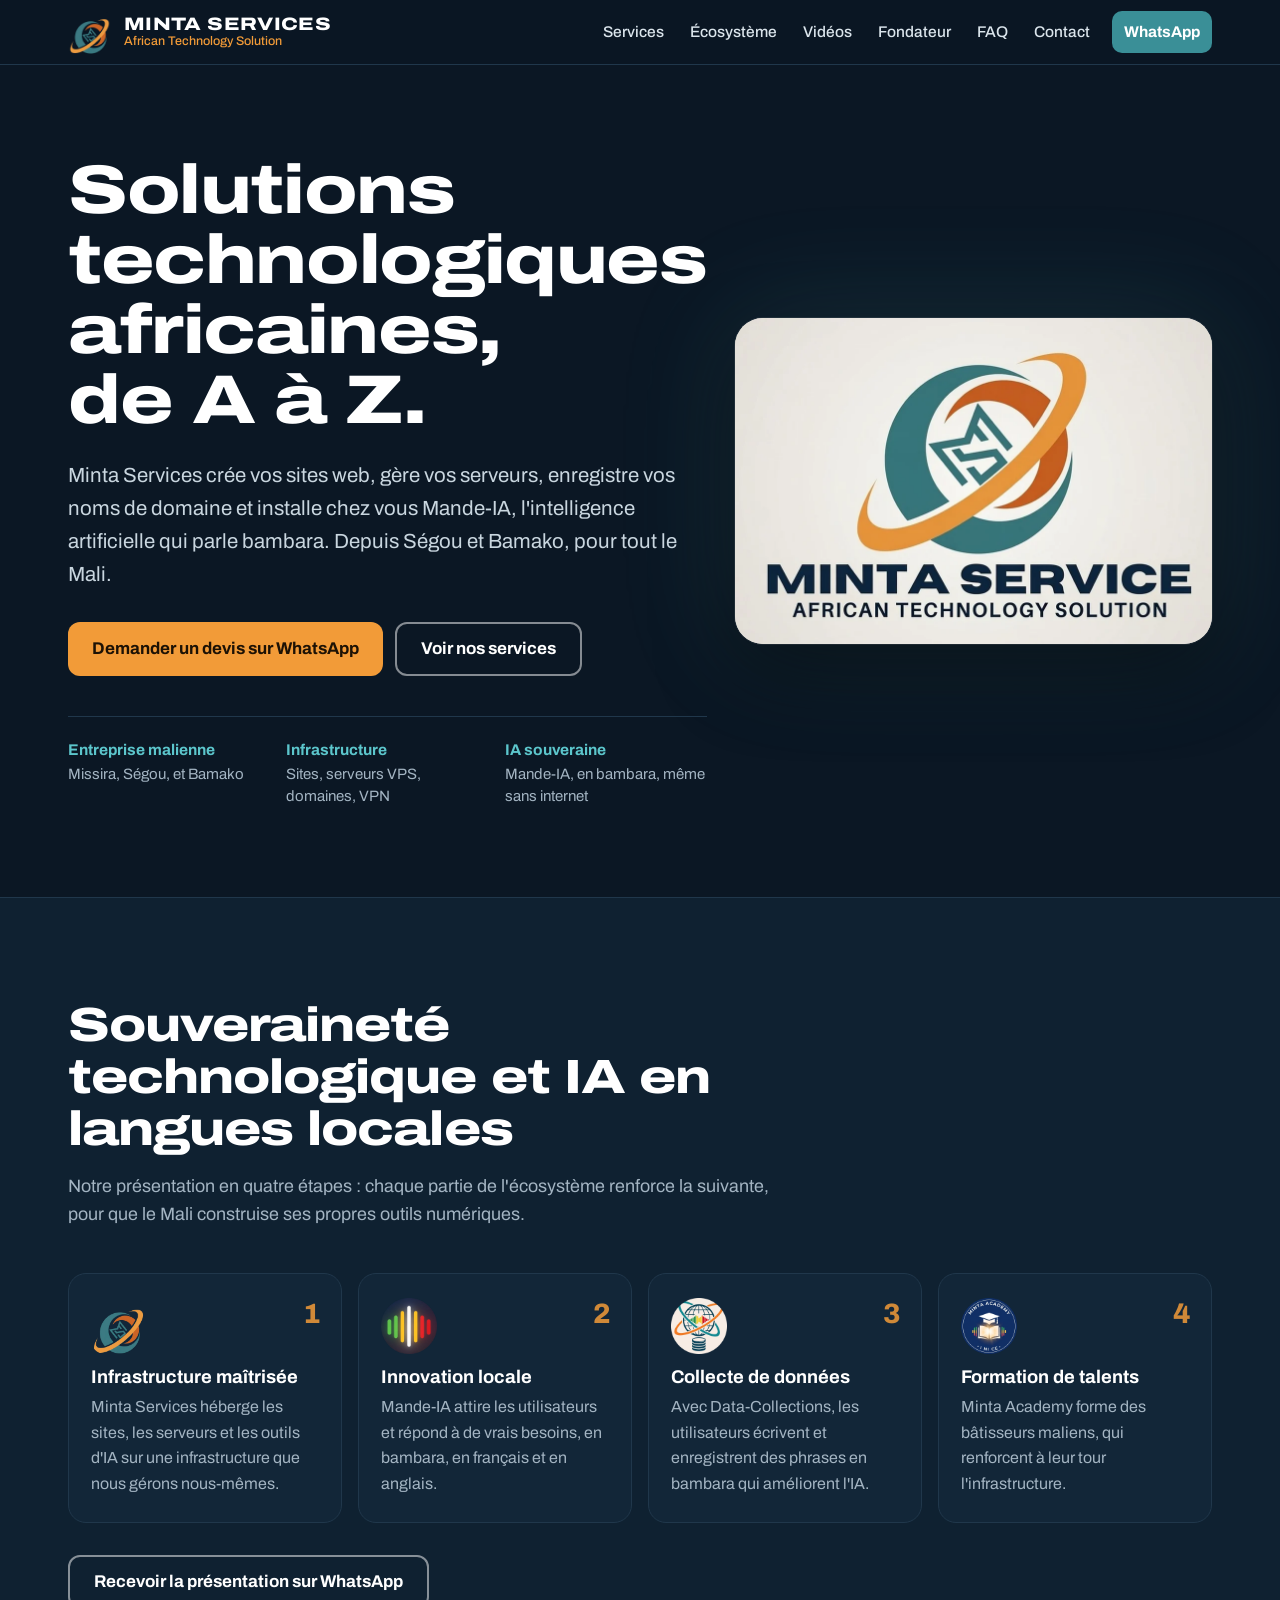
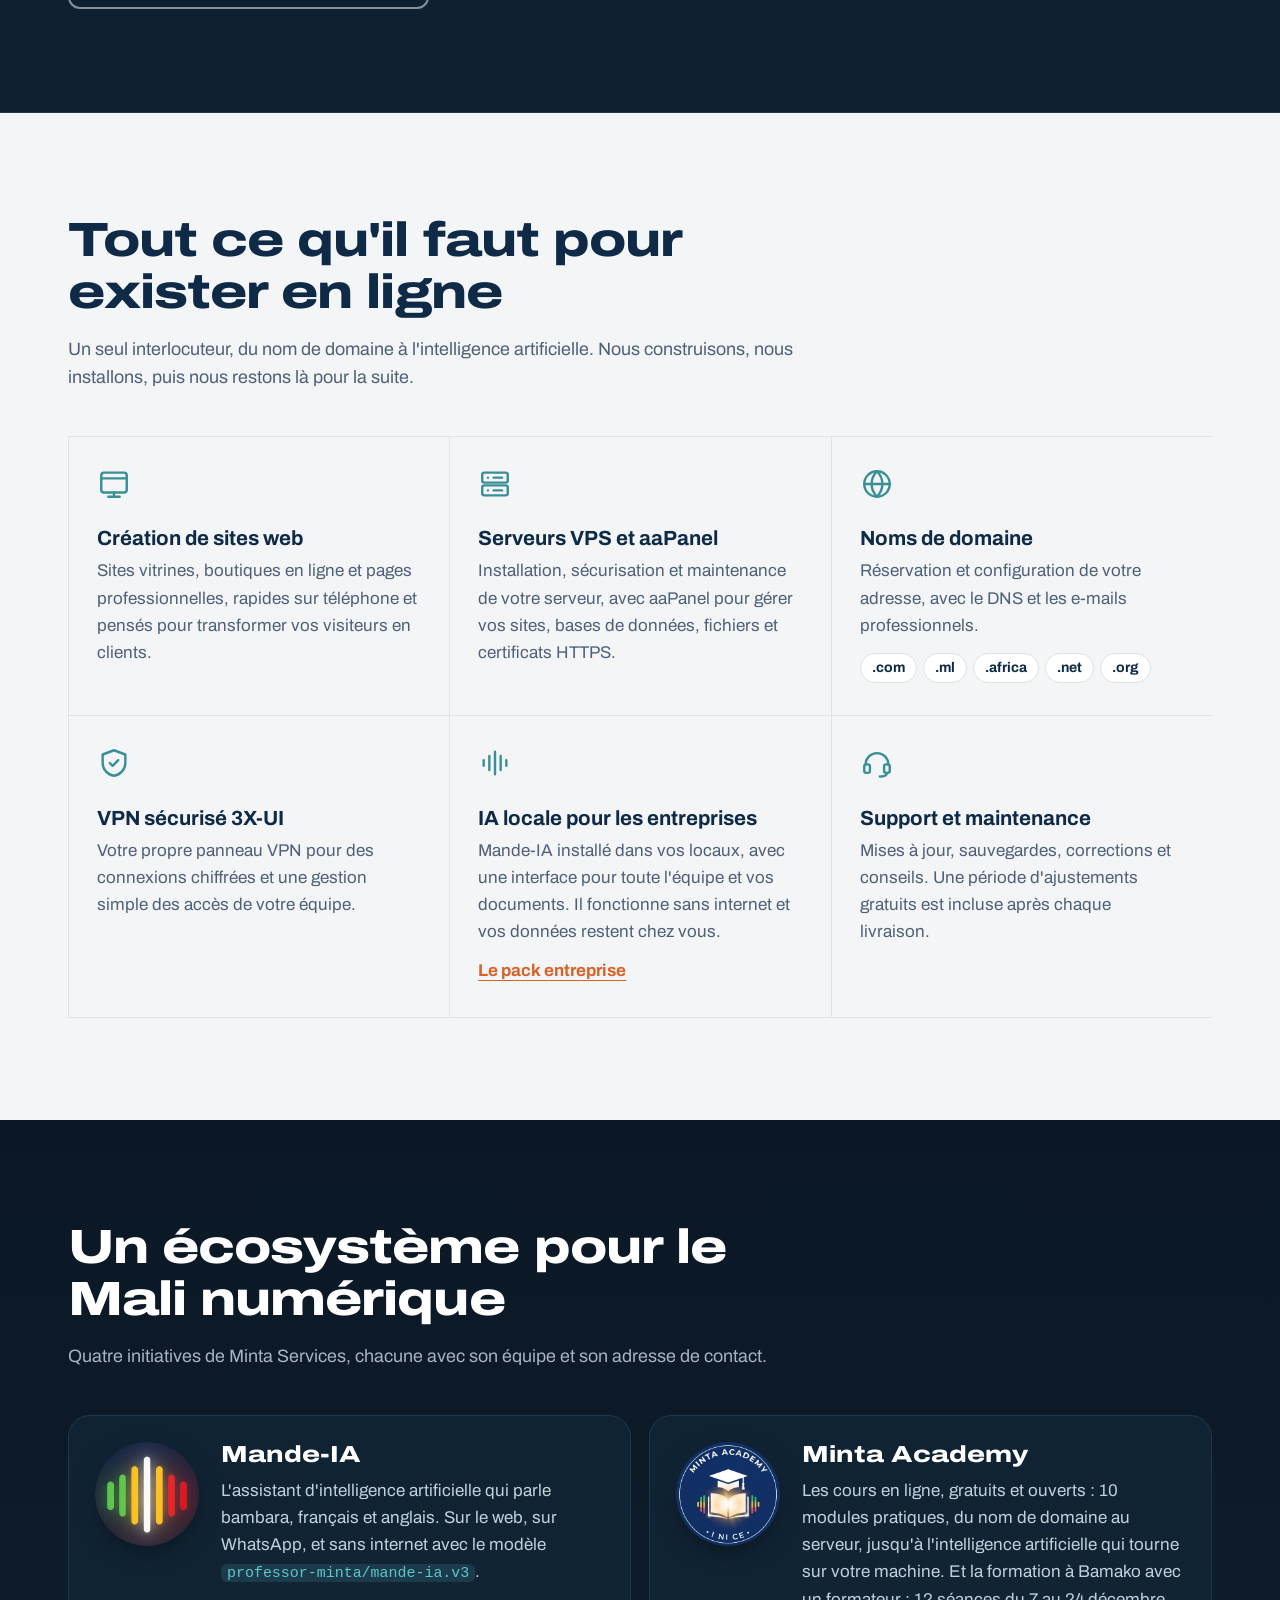
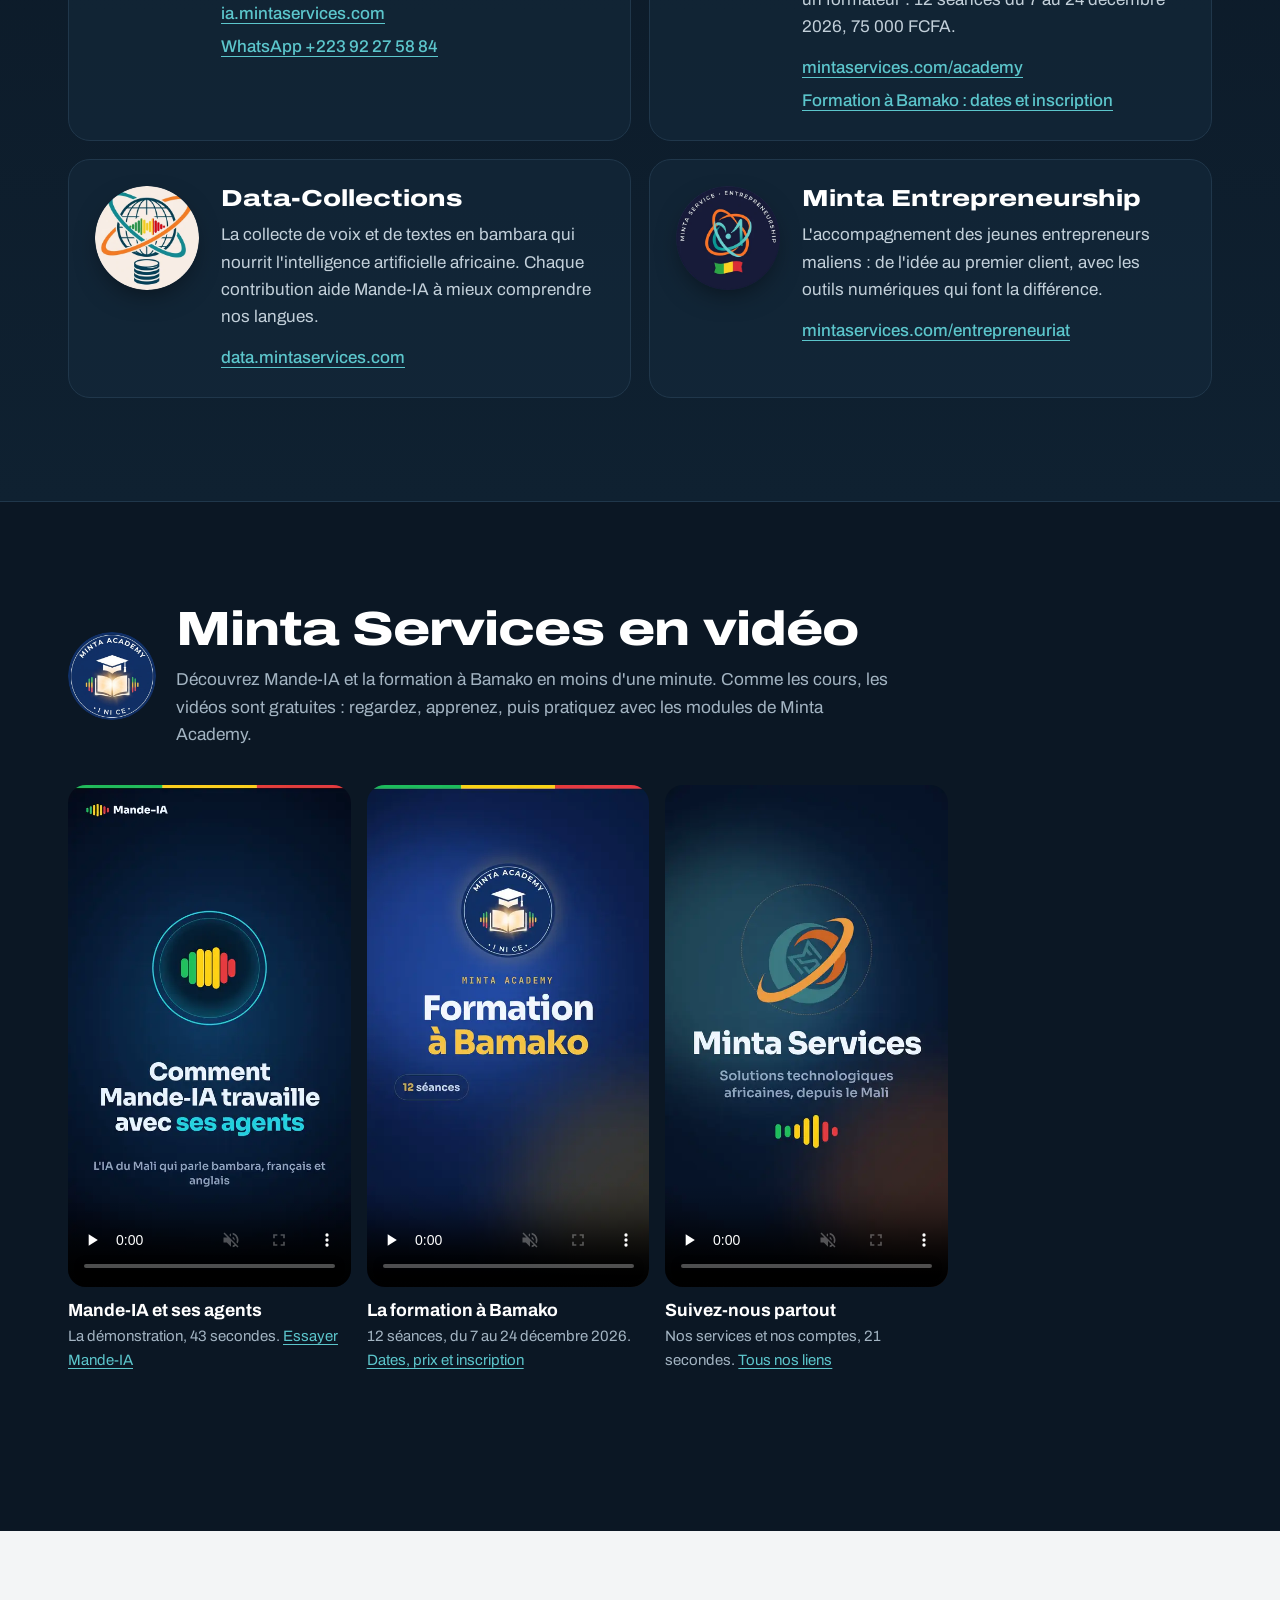
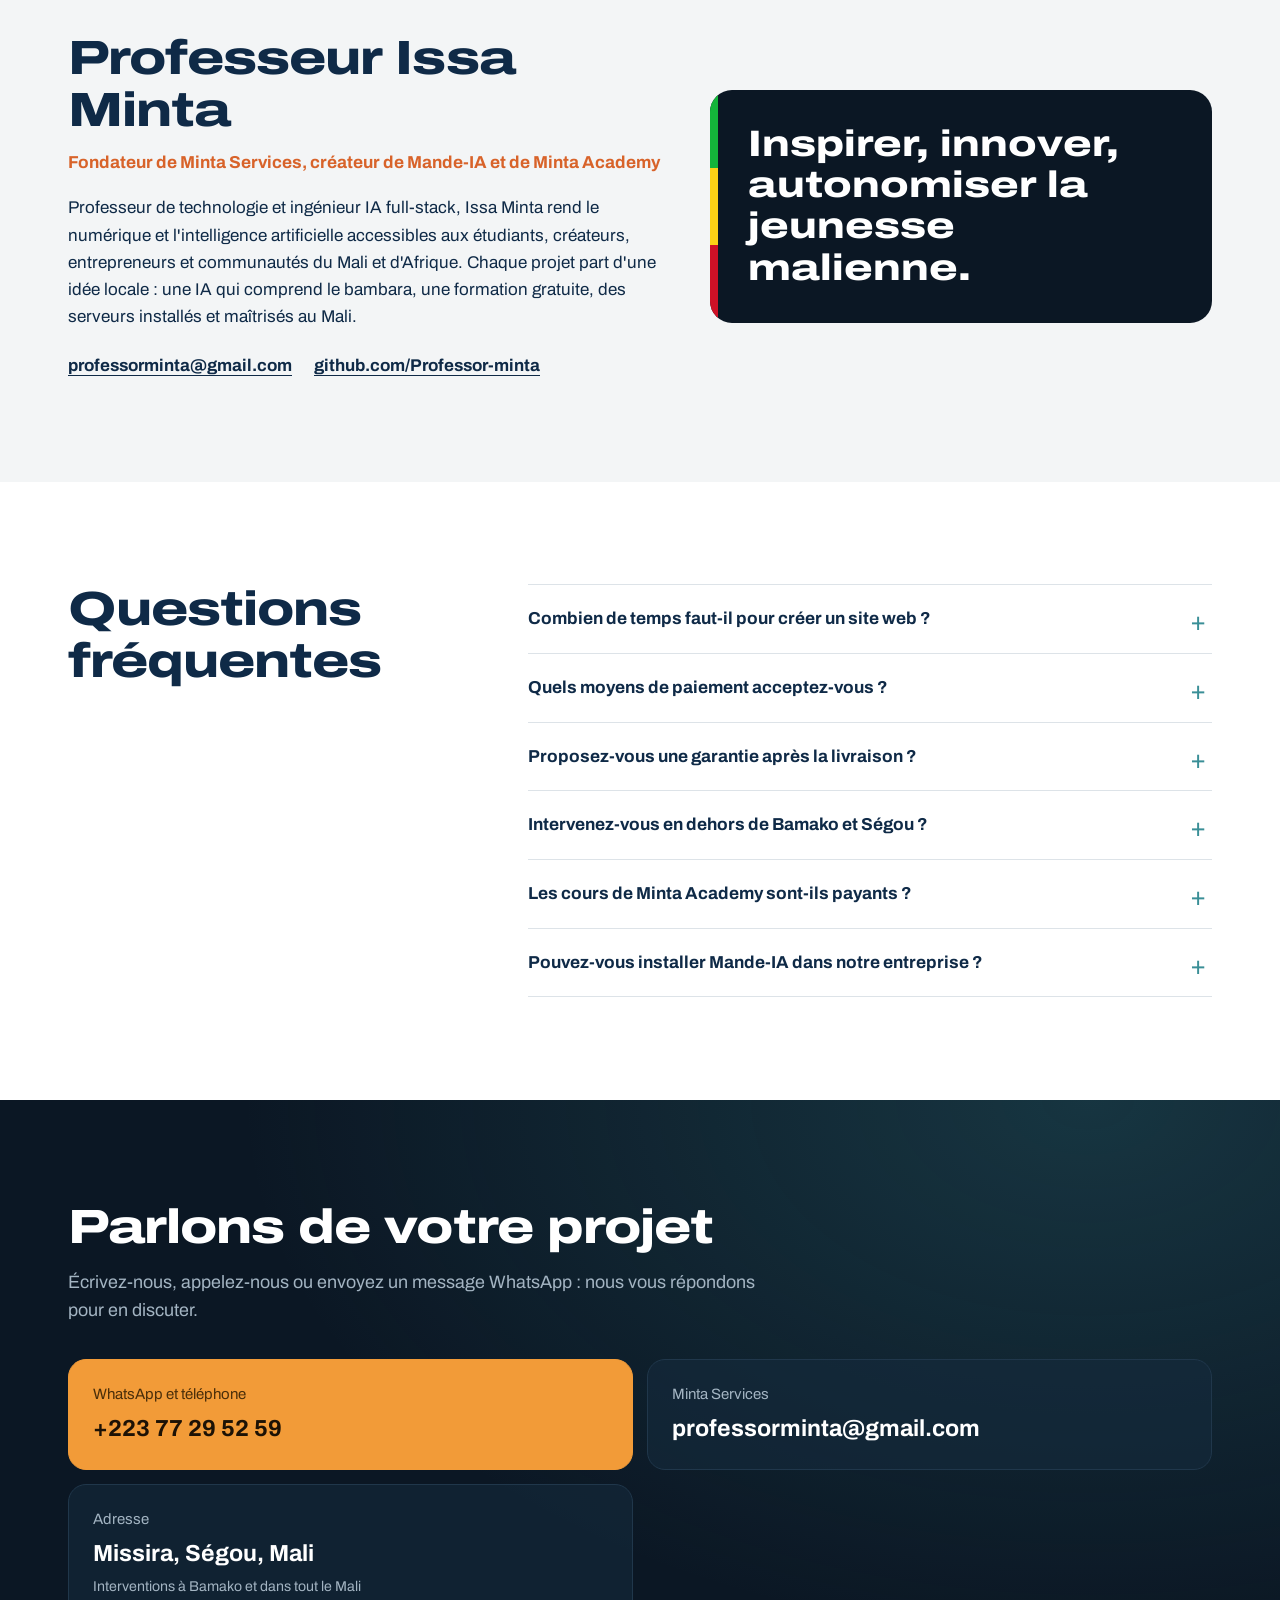
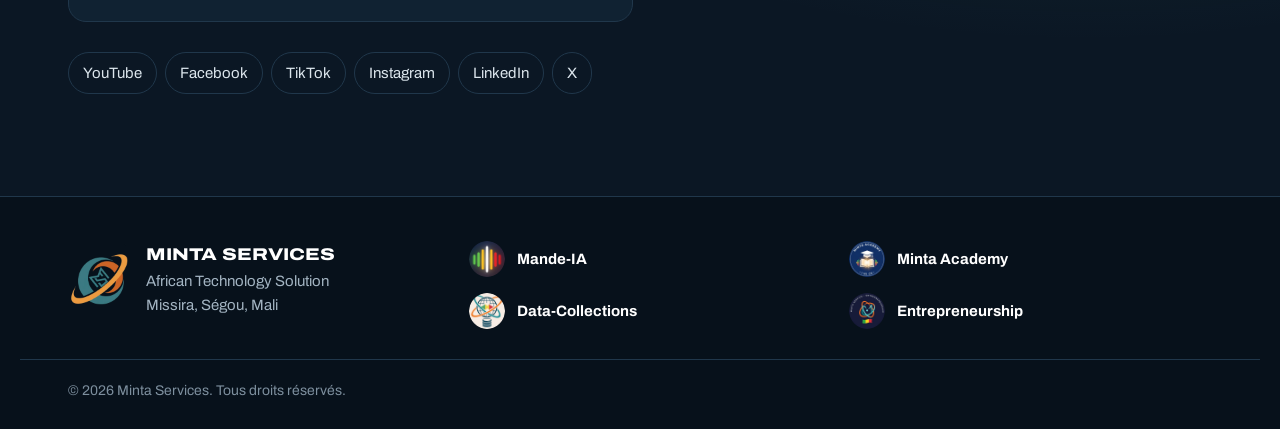
==== site/index.html @ d670533a "Accueil : vrai logo Minta Service et section présentation de l'écosystème Co-Authored-By: Claude Opu" ====
<!doctype html>
<html lang="fr">
<head>
<meta charset="utf-8">
<meta name="viewport" content="width=device-width, initial-scale=1">
<title>Minta Services : solutions technologiques africaines, Ségou et Bamako</title>
<meta name="description" content="Minta Services crée vos sites web, gère vos serveurs VPS et aaPanel, enregistre vos noms de domaine et installe Mande-IA, l'intelligence artificielle qui parle bambara. Ségou, Bamako, tout le Mali.">
<meta name="theme-color" content="#0b1724">
<link rel="canonical" href="https://mintaservices.com/">
<meta property="og:type" content="website">
<meta property="og:url" content="https://mintaservices.com/">
<meta property="og:title" content="Minta Services : solutions technologiques africaines">
<meta property="og:description" content="Sites web, serveurs, domaines, VPN et IA locale en bambara. Votre partenaire technique de A à Z, au Mali.">
<meta property="og:image" content="https://mintaservices.com/assets/images/partage.jpg">
<link rel="icon" href="assets/logos/favicon.png" type="image/png">
<link rel="apple-touch-icon" href="assets/logos/apple-touch-icon.png">
<link rel="preconnect" href="https://fonts.googleapis.com">
<link rel="preconnect" href="https://fonts.gstatic.com" crossorigin>
<link rel="stylesheet" href="https://fonts.googleapis.com/css2?family=Archivo:wdth,wght@100,400;100,500;100,700;125,700;125,800&display=swap">
<link rel="stylesheet" href="assets/css/site.css?v=4">
<script type="application/ld+json">
{
  "@context": "https://schema.org",
  "@type": "Organization",
  "name": "Minta Services",
  "alternateName": "Mintaservices",
  "slogan": "African Technology Solution",
  "url": "https://mintaservices.com/",
  "logo": "https://mintaservices.com/assets/logos/minta-services.png",
  "email": "professorminta@gmail.com",
  "telephone": "+22377295259",
  "founder": { "@type": "Person", "name": "Issa Minta", "jobTitle": "Fondateur, ingénieur IA full-stack", "email": "professorminta@gmail.com" },
  "address": { "@type": "PostalAddress", "streetAddress": "Missira", "addressLocality": "Ségou", "addressCountry": "ML" },
  "areaServed": "Mali",
  "sameAs": [
    "https://www.youtube.com/@mintaservices",
    "https://www.facebook.com/mintaservices",
    "https://www.instagram.com/mintaservices",
    "https://twitter.com/mintaservice_s",
    "https://www.linkedin.com/company/mintaservices",
    "https://www.tiktok.com/@mintaservices",
    "https://github.com/Professor-minta"
  ]
}
</script>
</head>
<body>
<a class="skip" href="#contenu">Aller au contenu</a>

<header class="top">
  <div class="top-in">
    <a class="brand" href="#" aria-label="Minta Services, accueil">
      <img src="assets/logos/minta-services.webp" alt="" width="44" height="44">
      <span class="brand-text"><strong>Minta Services</strong><small>African Technology Solution</small></span>
    </a>
    <button class="menu" type="button" aria-expanded="false" aria-controls="nav"><span class="menu-bars" aria-hidden="true"></span><span class="sr">Menu</span></button>
    <nav class="nav" id="nav" aria-label="Navigation principale">
      <a href="#services">Services</a>
      <a href="#ecosysteme">Écosystème</a>
      <a href="#videos">Vidéos</a>
      <a href="#fondateur">Fondateur</a>
      <a href="#faq">FAQ</a>
      <a href="#contact">Contact</a>
      <a class="nav-cta" href="https://wa.me/22377295259?text=Bonjour%20Minta%20Services%2C%20j%E2%80%99ai%20un%20projet." target="_blank" rel="noopener">WhatsApp</a>
    </nav>
  </div>
</header>

<main id="contenu">

<section class="hero">
  <div class="hero-in">
    <div class="hero-text">
      <h1>Solutions technologiques africaines, de A à Z.</h1>
      <p class="hero-lead">Minta Services crée vos sites web, gère vos serveurs, enregistre vos noms de domaine et installe chez vous Mande-IA, l'intelligence artificielle qui parle bambara. Depuis Ségou et Bamako, pour tout le Mali.</p>
      <div class="actions">
        <a class="btn btn-orange" href="https://wa.me/22377295259?text=Bonjour%20Minta%20Services%2C%20je%20souhaite%20un%20devis%20pour%20%3A%20" target="_blank" rel="noopener">Demander un devis sur WhatsApp</a>
        <a class="btn btn-ghost" href="#services">Voir nos services</a>
      </div>
      <ul class="proof">
        <li><strong>Entreprise malienne</strong>Missira, Ségou, et Bamako</li>
        <li><strong>Infrastructure</strong>Sites, serveurs VPS, domaines, VPN</li>
        <li><strong>IA souveraine</strong>Mande-IA, en bambara, même sans internet</li>
      </ul>
    </div>
    <div class="hero-art hero-logo">
      <img src="assets/images/logo-minta-services-complet.webp" alt="Logo Minta Service, African Technology Solution" width="960" height="654" fetchpriority="high">
    </div>
  </div>
</section>

<section class="presentation" id="presentation" aria-labelledby="presentation-titre">
  <div class="wrap">
    <div class="head head-dark">
      <h2 id="presentation-titre">Souveraineté technologique et IA en langues locales</h2>
      <p>Notre présentation en quatre étapes : chaque partie de l'écosystème renforce la suivante, pour que le Mali construise ses propres outils numériques.</p>
    </div>
    <ol class="boucle">
      <li>
        <img src="assets/logos/minta-services.webp" alt="" width="56" height="56" loading="lazy">
        <h3>Infrastructure maîtrisée</h3>
        <p>Minta Services héberge les sites, les serveurs et les outils d'IA sur une infrastructure que nous gérons nous-mêmes.</p>
      </li>
      <li>
        <img src="assets/logos/mande-ia.webp" alt="" width="56" height="56" loading="lazy">
        <h3>Innovation locale</h3>
        <p>Mande-IA attire les utilisateurs et répond à de vrais besoins, en bambara, en français et en anglais.</p>
      </li>
      <li>
        <img src="assets/logos/data-collections.webp" alt="" width="56" height="56" loading="lazy">
        <h3>Collecte de données</h3>
        <p>Avec Data-Collections, les utilisateurs écrivent et enregistrent des phrases en bambara qui améliorent l'IA.</p>
      </li>
      <li>
        <img src="assets/logos/minta-academy.webp" alt="" width="56" height="56" loading="lazy">
        <h3>Formation de talents</h3>
        <p>Minta Academy forme des bâtisseurs maliens, qui renforcent à leur tour l'infrastructure.</p>
      </li>
    </ol>
    <div class="actions presentation-actions">
      <a class="btn btn-orange" id="presentation-pdf" href="assets/docs/presentation-minta-services.pdf" target="_blank" rel="noopener" hidden>Lire la présentation (PDF)</a>
      <a class="btn btn-ghost" href="https://wa.me/22377295259?text=Bonjour%20Minta%20Services%2C%20je%20souhaite%20recevoir%20votre%20pr%C3%A9sentation." target="_blank" rel="noopener">Recevoir la présentation sur WhatsApp</a>
    </div>
  </div>
</section>

<section class="services" id="services" aria-labelledby="services-titre">
  <div class="wrap">
    <div class="head">
      <h2 id="services-titre">Tout ce qu'il faut pour exister en ligne</h2>
      <p>Un seul interlocuteur, du nom de domaine à l'intelligence artificielle. Nous construisons, nous installons, puis nous restons là pour la suite.</p>
    </div>
    <div class="service-grid">
      <article class="service">
        <svg viewBox="0 0 24 24" aria-hidden="true"><rect x="3" y="4" width="18" height="14" rx="2"/><path d="M3 8h18M8 21h8M12 18v3"/></svg>
        <h3>Création de sites web</h3>
        <p>Sites vitrines, boutiques en ligne et pages professionnelles, rapides sur téléphone et pensés pour transformer vos visiteurs en clients.</p>
      </article>
      <article class="service">
        <svg viewBox="0 0 24 24" aria-hidden="true"><rect x="3" y="4" width="18" height="7" rx="1.5"/><rect x="3" y="13" width="18" height="7" rx="1.5"/><path d="M7 7.5h.01M7 16.5h.01M11 7.5h6M11 16.5h6"/></svg>
        <h3>Serveurs VPS et aaPanel</h3>
        <p>Installation, sécurisation et maintenance de votre serveur, avec aaPanel pour gérer vos sites, bases de données, fichiers et certificats HTTPS.</p>
      </article>
      <article class="service" id="domaine">
        <svg viewBox="0 0 24 24" aria-hidden="true"><circle cx="12" cy="12" r="9"/><path d="M3 12h18M12 3c2.5 2.6 3.8 5.6 3.8 9s-1.3 6.4-3.8 9c-2.5-2.6-3.8-5.6-3.8-9S9.5 5.6 12 3z"/></svg>
        <h3>Noms de domaine</h3>
        <p>Réservation et configuration de votre adresse, avec le DNS et les e-mails professionnels.</p>
        <p class="chips"><span>.com</span><span>.ml</span><span>.africa</span><span>.net</span><span>.org</span></p>
      </article>
      <article class="service">
        <svg viewBox="0 0 24 24" aria-hidden="true"><path d="M12 3l8 3v6c0 4.5-3.4 8.3-8 9-4.6-.7-8-4.5-8-9V6z"/><path d="M9 12l2 2 4-4"/></svg>
        <h3>VPN sécurisé 3X-UI</h3>
        <p>Votre propre panneau VPN pour des connexions chiffrées et une gestion simple des accès de votre équipe.</p>
      </article>
      <article class="service">
        <svg viewBox="0 0 24 24" aria-hidden="true"><path d="M4 10v4M8 7v10M12 4v16M16 7v10M20 10v4"/></svg>
        <h3>IA locale pour les entreprises</h3>
        <p>Mande-IA installé dans vos locaux, avec une interface pour toute l'équipe et vos documents. Il fonctionne sans internet et vos données restent chez vous.</p>
        <a class="more" href="academy/entreprises.html">Le pack entreprise</a>
      </article>
      <article class="service">
        <svg viewBox="0 0 24 24" aria-hidden="true"><path d="M4 13a8 8 0 0 1 16 0"/><rect x="3" y="13" width="4" height="6" rx="1.5"/><rect x="17" y="13" width="4" height="6" rx="1.5"/><path d="M19 19c0 1.7-2 2.5-5 2.5"/></svg>
        <h3>Support et maintenance</h3>
        <p>Mises à jour, sauvegardes, corrections et conseils. Une période d'ajustements gratuits est incluse après chaque livraison.</p>
      </article>
    </div>
  </div>
</section>

<section class="eco" id="ecosysteme" aria-labelledby="eco-titre">
  <div class="wrap">
    <div class="head head-dark">
      <h2 id="eco-titre">Un écosystème pour le Mali numérique</h2>
      <p>Quatre initiatives de Minta Services, chacune avec son équipe et son adresse de contact.</p>
    </div>
    <div class="brands">
      <article class="brand-card" id="mande-ia">
        <img class="brand-logo" src="assets/logos/mande-ia.webp" alt="Logo Mande-IA" width="320" height="320" loading="lazy">
        <div class="brand-body">
          <h3>Mande-IA</h3>
          <p>L'assistant d'intelligence artificielle qui parle bambara, français et anglais. Sur le web, sur WhatsApp, et sans internet avec le modèle <code>professor-minta/mande-ia.v3</code>.</p>
          <ul class="brand-links">
            <li><a href="https://ia.mintaservices.com" target="_blank" rel="noopener">ia.mintaservices.com</a></li>
            <li><a href="https://wa.me/22392275884?text=I%20ni%20ce" target="_blank" rel="noopener">WhatsApp +223 92 27 58 84</a></li>
          </ul>
        </div>
      </article>
      <article class="brand-card" id="academy">
        <img class="brand-logo" src="assets/logos/minta-academy.webp" alt="Logo Minta Academy" width="320" height="320" loading="lazy">
        <div class="brand-body">
          <h3>Minta Academy</h3>
          <p>Les cours en ligne, gratuits et ouverts : 10 modules pratiques, du nom de domaine au serveur, jusqu'à l'intelligence artificielle qui tourne sur votre machine. Et la formation à Bamako avec un formateur : 12 séances du 7 au 24 décembre 2026, 75 000 FCFA.</p>
          <ul class="brand-links">
            <li><a href="academy/">mintaservices.com/academy</a></li>
            <li><a href="academy/bamako.html">Formation à Bamako : dates et inscription</a></li>
          </ul>
        </div>
      </article>
      <article class="brand-card" id="data">
        <img class="brand-logo" src="assets/logos/data-collections.webp" alt="Logo Data-Collections" width="320" height="320" loading="lazy">
        <div class="brand-body">
          <h3>Data-Collections</h3>
          <p>La collecte de voix et de textes en bambara qui nourrit l'intelligence artificielle africaine. Chaque contribution aide Mande-IA à mieux comprendre nos langues.</p>
          <ul class="brand-links">
            <li><a href="https://data.mintaservices.com" target="_blank" rel="noopener">data.mintaservices.com</a></li>
          </ul>
        </div>
      </article>
      <article class="brand-card" id="entrepreneuriat">
        <img class="brand-logo" src="assets/logos/entrepreneurship.webp" alt="Logo Minta Service Entrepreneurship" width="320" height="320" loading="lazy">
        <div class="brand-body">
          <h3>Minta Entrepreneurship</h3>
          <p>L'accompagnement des jeunes entrepreneurs maliens : de l'idée au premier client, avec les outils numériques qui font la différence.</p>
          <ul class="brand-links">
            <li><a href="entrepreneuriat/">mintaservices.com/entrepreneuriat</a></li>
          </ul>
        </div>
      </article>
    </div>
  </div>
</section>

<section class="videos" id="videos" aria-labelledby="videos-titre">
  <div class="wrap">
    <div class="videos-head">
      <img src="assets/logos/minta-academy.webp" alt="" width="88" height="88" loading="lazy">
      <div>
        <h2 id="videos-titre">Minta Services en vidéo</h2>
        <p>Découvrez Mande-IA et la formation à Bamako en moins d'une minute. Comme les cours, les vidéos sont gratuites : regardez, apprenez, puis pratiquez avec les modules de Minta Academy.</p>
      </div>
    </div>

    <div class="shorts">
      <article class="short">
        <video controls playsinline muted preload="none" width="720" height="1280" poster="assets/videos/mande-ia-agents.webp" aria-label="Démonstration : comment Mande-IA travaille avec ses agents">
          <source src="assets/videos/mande-ia-agents.mp4" type="video/mp4">
        </video>
        <h3>Mande-IA et ses agents</h3>
        <p>La démonstration, 43 secondes. <a href="https://ia.mintaservices.com" target="_blank" rel="noopener">Essayer Mande-IA</a></p>
      </article>
      <article class="short">
        <video controls playsinline muted preload="none" width="720" height="1280" poster="assets/videos/minta-academy-formation-bamako.webp" aria-label="Minta Academy : la formation à Bamako">
          <source src="assets/videos/minta-academy-formation-bamako.mp4" type="video/mp4">
        </video>
        <h3>La formation à Bamako</h3>
        <p>12 séances, du 7 au 24 décembre 2026. <a href="academy/bamako.html">Dates, prix et inscription</a></p>
      </article>
      <article class="short">
        <video controls playsinline muted preload="none" width="720" height="1280" poster="assets/videos/minta-services-tous-nos-comptes.webp" aria-label="Minta Services : nos services et nos comptes">
          <source src="assets/videos/minta-services-tous-nos-comptes.mp4" type="video/mp4">
        </video>
        <h3>Suivez-nous partout</h3>
        <p>Nos services et nos comptes, 21 secondes. <a href="https://in.bio/mintaservices" target="_blank" rel="noopener">Tous nos liens</a></p>
      </article>
    </div>

    <div class="feature-video" data-youtube="">
      <a class="video-frame" href="https://www.youtube.com/@mintaservices" target="_blank" rel="noopener">
        <img src="assets/images/video-presentation.webp" alt="Présentation de Minta Services par le Professeur Minta" width="1280" height="720" loading="lazy">
        <span class="play" aria-hidden="true"><svg viewBox="0 0 24 24"><path d="M8 5v14l11-7z"/></svg></span>
        <span class="sr">Regarder la présentation de Minta Services</span>
      </a>
      <div class="feature-text">
        <h3>Minta Services, Mande-IA et Minta Academy en quelques minutes</h3>
        <p>Le Professeur Minta présente l'écosystème : l'infrastructure, la formation et l'intelligence artificielle qui parle bambara.</p>
        <a class="btn btn-orange" href="https://www.youtube.com/@mintaservices" target="_blank" rel="noopener">Voir la chaîne YouTube</a>
      </div>
    </div>

    <div class="video-grid">
      <article class="video-card" data-youtube="">
        <a class="video-thumb" href="https://www.youtube.com/@mintaservices" target="_blank" rel="noopener">
          <img src="/video_vps.png" alt="" loading="lazy" width="640" height="360" onerror="this.remove()">
          <span class="play play-sm" aria-hidden="true"><svg viewBox="0 0 24 24"><path d="M8 5v14l11-7z"/></svg></span>
        </a>
        <h3>Les bases d'un serveur VPS</h3>
        <p>Vidéo gratuite, 20 à 25 minutes.</p>
      </article>
      <article class="video-card" data-youtube="">
        <a class="video-thumb" href="https://www.youtube.com/@mintaservices" target="_blank" rel="noopener">
          <img src="/video_ai.png" alt="" loading="lazy" width="640" height="360" onerror="this.remove()">
          <span class="play play-sm" aria-hidden="true"><svg viewBox="0 0 24 24"><path d="M8 5v14l11-7z"/></svg></span>
        </a>
        <h3>Découvrir l'IA : 5 outils essentiels</h3>
        <p>Vidéo gratuite, 20 à 25 minutes.</p>
      </article>
      <article class="video-card" data-youtube="">
        <a class="video-thumb" href="https://www.youtube.com/@mintaservices" target="_blank" rel="noopener">
          <img src="/video_vpn.png" alt="" loading="lazy" width="640" height="360" onerror="this.remove()">
          <span class="play play-sm" aria-hidden="true"><svg viewBox="0 0 24 24"><path d="M8 5v14l11-7z"/></svg></span>
        </a>
        <h3>Sécuriser son VPN pas à pas</h3>
        <p>Vidéo gratuite, 20 à 25 minutes.</p>
      </article>
    </div>
  </div>
</section>

<section class="founder" id="fondateur" aria-labelledby="fondateur-titre">
  <div class="wrap founder-in">
    <div>
      <h2 id="fondateur-titre">Professeur Issa Minta</h2>
      <p class="role">Fondateur de Minta Services, créateur de Mande-IA et de Minta Academy</p>
      <p>Professeur de technologie et ingénieur IA full-stack, Issa Minta rend le numérique et l'intelligence artificielle accessibles aux étudiants, créateurs, entrepreneurs et communautés du Mali et d'Afrique. Chaque projet part d'une idée locale : une IA qui comprend le bambara, une formation gratuite, des serveurs installés et maîtrisés au Mali.</p>
      <ul class="founder-links">
        <li><a href="mailto:professorminta@gmail.com">professorminta@gmail.com</a></li>
        <li><a href="https://github.com/Professor-minta" target="_blank" rel="noopener">github.com/Professor-minta</a></li>
      </ul>
    </div>
    <blockquote class="motto">
      <p>Inspirer, innover, autonomiser la jeunesse malienne.</p>
    </blockquote>
  </div>
</section>

<section class="faq" id="faq" aria-labelledby="faq-titre">
  <div class="wrap faq-in">
    <h2 id="faq-titre">Questions fréquentes</h2>
    <div class="faq-list">
      <details>
        <summary>Combien de temps faut-il pour créer un site web ?</summary>
        <p>En général 5 à 10 jours ouvrables, selon la complexité. Nous confirmons un délai précis après avoir parlé de votre projet.</p>
      </details>
      <details>
        <summary>Quels moyens de paiement acceptez-vous ?</summary>
        <p>Orange Money, Moov Money, Wave et carte bancaire. Vous choisissez au moment de la demande, et nous vous contactons pour finaliser.</p>
      </details>
      <details>
        <summary>Proposez-vous une garantie après la livraison ?</summary>
        <p>Oui. Chaque projet comprend une période d'ajustements gratuits pour corriger les problèmes techniques constatés après la livraison.</p>
      </details>
      <details>
        <summary>Intervenez-vous en dehors de Bamako et Ségou ?</summary>
        <p>Oui. Les sites, serveurs et domaines se gèrent à distance, partout au Mali et à l'international. Les installations de Mande-IA en entreprise peuvent se faire sur place ou à distance.</p>
      </details>
      <details>
        <summary>Les cours de Minta Academy sont-ils payants ?</summary>
        <p>Les cours en ligne sont gratuits : 10 modules sur <a href="academy/">mintaservices.com/academy</a>, sans inscription, et les vidéos aussi. La formation à Bamako avec un formateur est payante : 12 séances du 7 au 24 décembre 2026, du lundi au jeudi de 18 h à 20 h, 75 000 FCFA (50 000 FCFA pour les étudiants), 15 places. Voir <a href="academy/bamako.html">le programme et l'inscription</a>.</p>
      </details>
      <details>
        <summary>Pouvez-vous installer Mande-IA dans notre entreprise ?</summary>
        <p>Oui. Nous installons Mande-IA dans vos locaux, avec une interface pour toute l'équipe, vos documents et une formation. Il fonctionne sans internet. Le prix est fixé sur devis : voir <a href="academy/entreprises.html">le pack entreprise</a>.</p>
      </details>
    </div>
  </div>
</section>

<section class="contact" id="contact" aria-labelledby="contact-titre">
  <div class="wrap">
    <h2 id="contact-titre">Parlons de votre projet</h2>
    <p class="contact-lead">Écrivez-nous, appelez-nous ou envoyez un message WhatsApp : nous vous répondons pour en discuter.</p>
    <div class="contact-grid">
      <a class="contact-item contact-main" href="https://wa.me/22377295259?text=Bonjour%20Minta%20Services%2C%20j%E2%80%99ai%20un%20projet." target="_blank" rel="noopener">
        <span>WhatsApp et téléphone</span><strong>+223 77 29 52 59</strong>
      </a>
      <a class="contact-item" href="mailto:professorminta@gmail.com">
        <span>Minta Services</span><strong>professorminta@gmail.com</strong>
      </a>
      <div class="contact-item">
        <span>Adresse</span><strong>Missira, Ségou, Mali</strong><small>Interventions à Bamako et dans tout le Mali</small>
      </div>
    </div>
    <ul class="social" aria-label="Réseaux sociaux">
      <li><a href="https://www.youtube.com/@mintaservices" target="_blank" rel="noopener">YouTube</a></li>
      <li><a href="https://www.facebook.com/mintaservices" target="_blank" rel="noopener">Facebook</a></li>
      <li><a href="https://www.tiktok.com/@mintaservices" target="_blank" rel="noopener">TikTok</a></li>
      <li><a href="https://www.instagram.com/mintaservices" target="_blank" rel="noopener">Instagram</a></li>
      <li><a href="https://www.linkedin.com/company/mintaservices" target="_blank" rel="noopener">LinkedIn</a></li>
      <li><a href="https://twitter.com/mintaservice_s" target="_blank" rel="noopener">X</a></li>
    </ul>
  </div>
</section>

</main>

<footer class="foot">
  <div class="wrap foot-in">
    <div class="foot-brand">
      <img src="assets/logos/minta-services.webp" alt="" width="64" height="64" loading="lazy">
      <p><strong>Minta Services</strong>African Technology Solution<br>Missira, Ségou, Mali</p>
    </div>
    <ul class="foot-eco">
      <li><img src="assets/logos/mande-ia.webp" alt="" width="36" height="36" loading="lazy"><span><a href="https://ia.mintaservices.com">Mande-IA</a></span></li>
      <li><img src="assets/logos/minta-academy.webp" alt="" width="36" height="36" loading="lazy"><span><a href="academy/">Minta Academy</a></span></li>
      <li><img src="assets/logos/data-collections.webp" alt="" width="36" height="36" loading="lazy"><span><a href="https://data.mintaservices.com">Data-Collections</a></span></li>
      <li><img src="assets/logos/entrepreneurship.webp" alt="" width="36" height="36" loading="lazy"><span><a href="entrepreneuriat/">Entrepreneurship</a></span></li>
    </ul>
  </div>
  <p class="wrap copy">© <span id="annee">2026</span> Minta Services. Tous droits réservés.</p>
</footer>

<script src="assets/js/site.js?v=2" defer></script>
</body>
</html>
---- site/assets/css/site.css ----
:root {
  --night: #0b1724;
  --night-2: #0f2131;
  --night-3: #142a3d;
  --line-d: #20374b;
  --snow: #f3f5f6;
  --white: #ffffff;
  --ink: #0f2a47;
  --mute-l: #4f6178;
  --mute-d: #a3b4c2;
  --line-l: #dde3e8;
  --teal: #3a8f97;
  --teal-bright: #5cc6cc;
  --orange: #f29b38;
  --ember: #d8632a;
  --font: "Archivo", system-ui, -apple-system, "Segoe UI", sans-serif;
  --gutter: clamp(16px, 4vw, 48px);
  --max: 1240px;
}
* { box-sizing: border-box; }
html { scroll-behavior: smooth; scroll-padding-top: 84px; -webkit-text-size-adjust: 100%; }
@media (prefers-reduced-motion: reduce) { html { scroll-behavior: auto; } }
body { margin: 0; background: var(--night); color: var(--white); font: 400 17px/1.6 var(--font); font-stretch: 100%; }
img { display: block; max-width: 100%; height: auto; }
a { color: inherit; }
h1, h2, h3 { margin: 0; line-height: 1.08; }
h1, h2 { font-stretch: 125%; font-weight: 800; letter-spacing: -0.02em; }
h3 { font-weight: 700; }
code { font-family: ui-monospace, Consolas, monospace; font-size: 0.88em; padding: 1px 6px; border-radius: 6px; background: rgba(92, 198, 204, .14); color: var(--teal-bright); overflow-wrap: anywhere; }
:focus-visible { outline: 3px solid var(--orange); outline-offset: 3px; border-radius: 6px; }
.sr { position: absolute; width: 1px; height: 1px; overflow: hidden; clip: rect(0 0 0 0); white-space: nowrap; }
.skip { position: absolute; left: -999px; top: 8px; z-index: 20; background: var(--orange); color: var(--night); padding: 8px 14px; border-radius: 8px; font-weight: 700; }
.skip:focus { left: 8px; }
.wrap { max-width: var(--max); margin: 0 auto; padding: 0 var(--gutter); }

.btn { display: inline-flex; align-items: center; justify-content: center; min-height: 54px; padding: 14px 24px; border-radius: 12px; font: 700 17px/1.2 var(--font); text-decoration: none; text-align: center; }
.btn-orange { background: var(--orange); color: #1d1205; }
.btn-orange:hover { background: #ffad52; }
.btn-ghost { border: 2px solid rgba(255, 255, 255, .5); color: var(--white); }
.btn-ghost:hover { border-color: var(--white); background: rgba(255, 255, 255, .06); }
.actions { display: flex; flex-wrap: wrap; gap: 12px; }

/* En-tête */
.top { position: sticky; top: 0; z-index: 10; background: rgba(11, 23, 36, .92); backdrop-filter: blur(12px); border-bottom: 1px solid var(--line-d); }
.top-in { max-width: var(--max); margin: 0 auto; padding: 10px var(--gutter); display: flex; align-items: center; gap: 16px; }
.brand { display: flex; align-items: center; gap: 12px; text-decoration: none; margin-right: auto; }
.brand img { width: 44px; height: 44px; }
.brand-text { display: grid; line-height: 1.1; }
.brand-text strong { font-stretch: 125%; font-weight: 800; font-size: 18px; text-transform: uppercase; letter-spacing: .02em; }
.brand-text small { font-size: 12.5px; color: var(--orange); font-weight: 500; }
.nav { display: flex; align-items: center; gap: 2px; }
.nav a { text-decoration: none; font-weight: 500; font-size: 15.5px; padding: 9px 12px; border-radius: 10px; color: #dbe5ec; }
.nav a:hover { background: var(--night-3); color: var(--white); }
.nav .nav-cta { background: var(--teal); color: var(--white); font-weight: 700; margin-left: 8px; }
.nav .nav-cta:hover { background: #46a3ab; }
.menu { display: none; width: 46px; height: 46px; border-radius: 12px; border: 1px solid var(--line-d); background: var(--night-2); color: var(--white); cursor: pointer; }
.menu-bars, .menu-bars::before, .menu-bars::after { display: block; width: 20px; height: 2px; background: currentColor; margin: 0 auto; position: relative; transition: transform .2s; }
.menu-bars::before, .menu-bars::after { content: ""; position: absolute; left: 0; }
.menu-bars::before { top: -6px; } .menu-bars::after { top: 6px; }
.menu[aria-expanded="true"] .menu-bars { background: transparent; }
.menu[aria-expanded="true"] .menu-bars::before { transform: translateY(6px) rotate(45deg); }
.menu[aria-expanded="true"] .menu-bars::after { transform: translateY(-6px) rotate(-45deg); }
@media (max-width: 980px) {
  .menu { display: block; }
  .nav { display: none; position: absolute; top: 100%; left: 0; right: 0; flex-direction: column; align-items: stretch; padding: 10px var(--gutter) 18px; background: var(--night); border-bottom: 1px solid var(--line-d); }
  .nav.is-open { display: flex; }
  .nav a { padding: 13px 12px; font-size: 17px; }
  .nav .nav-cta { margin: 8px 0 0; text-align: center; }
}
@media (max-width: 420px) { .brand-text small { display: none; } .brand-text strong { font-size: 16px; } }

/* Accueil */
.hero { position: relative; overflow: hidden; border-bottom: 1px solid var(--line-d); }
.hero-in { max-width: var(--max); margin: 0 auto; padding: clamp(40px, 7vw, 96px) var(--gutter) clamp(48px, 7vw, 96px); display: grid; gap: 28px; align-items: center; }
@media (min-width: 1000px) { .hero-in { grid-template-columns: 1.05fr 1fr; } }
.hero-text { position: relative; z-index: 1; }
.hero h1 { font-size: clamp(2.4rem, 5.6vw, 4.3rem); line-height: 1.02; max-width: 15ch; text-wrap: balance; }
.hero-lead { font-size: clamp(1.1rem, 1.8vw, 1.28rem); color: #c9d6df; max-width: 34em; margin: 24px 0 32px; }
.proof { list-style: none; margin: 40px 0 0; padding: 22px 0 0; border-top: 1px solid var(--line-d); display: grid; gap: 16px; }
@media (min-width: 640px) { .proof { grid-template-columns: repeat(3, 1fr); } }
.proof li { font-size: 15px; color: var(--mute-d); line-height: 1.45; }
.proof strong { display: block; color: var(--teal-bright); font-size: 15.5px; margin-bottom: 2px; }
.hero-art { position: relative; margin: 0 calc(var(--gutter) * -1); }
.hero-art img { width: 100%; aspect-ratio: 1440 / 960; object-fit: cover; -webkit-mask-image: radial-gradient(ellipse 60% 60% at 50% 50%, #000 50%, transparent 100%); mask-image: radial-gradient(ellipse 60% 60% at 50% 50%, #000 50%, transparent 100%); }
@media (min-width: 1000px) { .hero-art { margin: 0 calc(var(--gutter) * -1) 0 -40px; } .hero-art img { transform: scale(1.12); } }

/* Sections */
.head { max-width: 46rem; margin-bottom: 44px; }
.head h2, .faq h2, .contact h2, .founder h2 { font-size: clamp(1.9rem, 4.2vw, 3rem); }
.head p { margin: 16px 0 0; font-size: 1.12rem; }

.services { background: var(--snow); color: var(--ink); padding: clamp(56px, 8vw, 104px) 0; }
.services .head p { color: var(--mute-l); }
.service-grid { display: grid; gap: 0; border-top: 1px solid var(--line-l); }
@media (min-width: 720px) { .service-grid { grid-template-columns: repeat(2, 1fr); } }
@media (min-width: 1060px) { .service-grid { grid-template-columns: repeat(3, 1fr); } }
.service { padding: 30px 28px 32px 0; border-bottom: 1px solid var(--line-l); }
@media (min-width: 720px) { .service { padding-left: 28px; border-left: 1px solid var(--line-l); } .service-grid { border-left: 0; } }
.service svg { width: 34px; height: 34px; fill: none; stroke: var(--teal); stroke-width: 1.7; stroke-linecap: round; stroke-linejoin: round; }
.service h3 { font-size: 1.28rem; margin: 18px 0 8px; }
.service p { margin: 0; color: var(--mute-l); }
.chips { display: flex; flex-wrap: wrap; gap: 6px; margin-top: 14px !important; }
.chips span { font-weight: 700; font-size: 14px; color: var(--ink); background: var(--white); border: 1px solid var(--line-l); border-radius: 999px; padding: 3px 11px; }
.more { display: inline-block; margin-top: 12px; font-weight: 700; color: var(--ember); text-underline-offset: 4px; }

.eco { padding: clamp(56px, 8vw, 104px) 0; background: linear-gradient(180deg, var(--night) 0%, var(--night-2) 100%); }
.head-dark p { color: var(--mute-d); }
.brands { display: grid; gap: 18px; }
@media (min-width: 900px) { .brands { grid-template-columns: repeat(2, 1fr); } }
.brand-card { display: grid; grid-template-columns: auto 1fr; gap: 22px; align-items: start; padding: 26px; border: 1px solid var(--line-d); border-radius: 22px; background: rgba(20, 42, 61, .55); }
.brand-logo { width: 104px; height: 104px; border-radius: 50%; box-shadow: 0 10px 30px -12px rgba(0, 0, 0, .7); }
.brand-body h3 { font-size: 1.45rem; font-stretch: 125%; font-weight: 800; }
.brand-body p { margin: 10px 0 14px; color: #c3d0da; }
.brand-links { list-style: none; margin: 0; padding: 0; display: grid; gap: 6px; }
.brand-links a { color: var(--teal-bright); font-weight: 500; text-underline-offset: 4px; overflow-wrap: anywhere; }
.brand-links a:hover { color: var(--white); }
@media (max-width: 520px) { .brand-card { grid-template-columns: 1fr; padding: 22px; } .brand-logo { width: 88px; height: 88px; } }

.videos { padding: clamp(56px, 8vw, 104px) 0; border-top: 1px solid var(--line-d); }
.videos-head { display: flex; gap: 20px; align-items: center; margin-bottom: 36px; max-width: 52rem; }
.videos-head img { width: 88px; height: 88px; border-radius: 50%; flex: none; }
.videos-head h2 { font-size: clamp(1.9rem, 4.2vw, 3rem); }
.videos-head p { margin: 10px 0 0; color: var(--mute-d); font-size: 1.08rem; }
@media (max-width: 560px) { .videos-head { flex-direction: column; align-items: flex-start; } .videos-head img { width: 72px; height: 72px; } }
.shorts { display: grid; grid-auto-flow: column; grid-auto-columns: min(64vw, 260px); gap: 16px; overflow-x: auto; scroll-snap-type: x mandatory; padding-bottom: 8px; margin-bottom: 48px; }
@media (min-width: 760px) { .shorts { grid-auto-flow: row; grid-template-columns: repeat(3, minmax(0, 1fr)); overflow: visible; max-width: 880px; } }
.short { scroll-snap-align: start; min-width: 0; }
.short video { display: block; width: 100%; height: auto; aspect-ratio: 9 / 16; border-radius: 18px; background: var(--night-3); object-fit: cover; }
.short h3 { font-size: 1.1rem; margin: 14px 0 4px; }
.short p { margin: 0; color: var(--mute-d); font-size: 15px; }
.short a { color: var(--teal-bright); text-underline-offset: 3px; }
.feature-video { display: grid; gap: 26px; align-items: center; margin-bottom: 28px; }
@media (min-width: 960px) { .feature-video { grid-template-columns: 1.5fr 1fr; } }
.video-frame, .video-thumb { position: relative; display: block; border-radius: 18px; overflow: hidden; background: var(--night-3); aspect-ratio: 16 / 9; }
.video-frame img, .video-thumb img { width: 100%; height: 100%; object-fit: cover; }
.video-frame iframe, .video-thumb iframe { position: absolute; inset: 0; width: 100%; height: 100%; border: 0; }
.play { position: absolute; left: 50%; top: 50%; width: 76px; height: 76px; margin: -38px 0 0 -38px; border-radius: 50%; background: var(--orange); display: grid; place-items: center; box-shadow: 0 10px 30px rgba(0, 0, 0, .45); }
.play svg { width: 32px; height: 32px; fill: #1d1205; margin-left: 4px; }
.play-sm { width: 56px; height: 56px; margin: -28px 0 0 -28px; }
.play-sm svg { width: 24px; height: 24px; }
.video-frame:hover .play, .video-thumb:hover .play { background: #ffad52; }
.feature-text h3 { font-size: clamp(1.35rem, 2.4vw, 1.7rem); }
.feature-text p { color: var(--mute-d); margin: 12px 0 22px; }
.video-grid { display: grid; gap: 22px; }
@media (min-width: 760px) { .video-grid { grid-template-columns: repeat(3, 1fr); } }
.video-thumb { background: radial-gradient(circle at 30% 30%, #1d4a5c, var(--night-3)); }
.video-card h3 { font-size: 1.12rem; margin: 14px 0 4px; }
.video-card p { margin: 0; color: var(--mute-d); font-size: 15px; }

.founder { background: var(--snow); color: var(--ink); padding: clamp(56px, 8vw, 104px) 0; }
.founder-in { display: grid; gap: 40px; align-items: center; }
@media (min-width: 960px) { .founder-in { grid-template-columns: 1.2fr 1fr; } }
.role { color: var(--ember); font-weight: 700; margin: 12px 0 18px; font-size: 1.08rem; }
.founder p { max-width: 38em; }
.founder-links { list-style: none; padding: 0; margin: 22px 0 0; display: flex; flex-wrap: wrap; gap: 10px 22px; }
.founder-links a { color: var(--ink); font-weight: 700; text-underline-offset: 4px; }
.motto { margin: 0; padding: 34px 34px 34px 38px; border-radius: 22px; background: var(--night); color: var(--white); position: relative; overflow: hidden; }
.motto::before { content: ""; position: absolute; left: 0; top: 0; bottom: 0; width: 8px; background: linear-gradient(180deg, #14b53a 0 33.3%, #fcd116 33.3% 66.6%, #ce1126 66.6%); }
.motto p { margin: 0; font-stretch: 125%; font-weight: 800; font-size: clamp(1.6rem, 3.4vw, 2.3rem); line-height: 1.12; max-width: 14ch; }

.faq { background: var(--white); color: var(--ink); padding: clamp(56px, 8vw, 104px) 0; }
.faq-in { display: grid; gap: 32px; }
@media (min-width: 960px) { .faq-in { grid-template-columns: 1fr 1.6fr; } }
.faq-list details { border-bottom: 1px solid var(--line-l); }
.faq-list details:first-child { border-top: 1px solid var(--line-l); }
.faq-list summary { cursor: pointer; padding: 20px 40px 20px 0; font-weight: 700; font-size: 1.08rem; list-style: none; position: relative; }
.faq-list summary::-webkit-details-marker { display: none; }
.faq-list summary::after { content: "+"; position: absolute; right: 6px; top: 16px; font-size: 26px; font-weight: 400; color: var(--teal); }
.faq-list details[open] summary::after { content: "−"; }
.faq-list p { margin: 0 0 22px; color: var(--mute-l); max-width: 42em; }
.faq-list a { color: var(--ember); font-weight: 700; }

.contact { padding: clamp(56px, 8vw, 104px) 0; background: radial-gradient(ellipse at 85% 0%, rgba(58, 143, 151, .25), transparent 55%), var(--night); }
.contact-lead { color: var(--mute-d); font-size: 1.12rem; margin: 14px 0 34px; max-width: 40em; }
.contact-grid { display: grid; gap: 14px; }
@media (min-width: 760px) { .contact-grid { grid-template-columns: repeat(2, 1fr); } }
.contact-item { display: grid; gap: 4px; padding: 22px 24px; border-radius: 18px; border: 1px solid var(--line-d); background: rgba(20, 42, 61, .6); text-decoration: none; }
.contact-item span { color: var(--mute-d); font-size: 15px; }
.contact-item strong { font-size: clamp(1.15rem, 2.4vw, 1.45rem); overflow-wrap: anywhere; }
.contact-item small { color: var(--mute-d); }
a.contact-item:hover { border-color: var(--teal-bright); }
.contact-main { background: var(--orange); border-color: var(--orange); color: #1d1205; }
.contact-main span { color: #4a2e0a; }
a.contact-main:hover { background: #ffad52; border-color: #ffad52; }
.social { list-style: none; padding: 0; margin: 30px 0 0; display: flex; flex-wrap: wrap; gap: 8px; }
.social a { display: inline-block; padding: 8px 14px; border-radius: 999px; border: 1px solid var(--line-d); text-decoration: none; font-size: 15px; color: #dbe5ec; }
.social a:hover { border-color: var(--teal-bright); color: var(--white); }

.foot { background: #07111b; border-top: 1px solid var(--line-d); padding: 44px 0 26px; }
.foot-in { display: grid; gap: 30px; }
@media (min-width: 900px) { .foot-in { grid-template-columns: 1fr 2fr; } }
.foot-brand { display: flex; gap: 14px; align-items: flex-start; }
.foot-brand img { width: 64px; height: 64px; }
.foot-brand p { margin: 0; color: var(--mute-d); font-size: 15px; }
.foot-brand strong { display: block; color: var(--white); font-stretch: 125%; font-weight: 800; text-transform: uppercase; font-size: 17px; }
.foot-eco { list-style: none; margin: 0; padding: 0; display: grid; gap: 16px; }
@media (min-width: 640px) { .foot-eco { grid-template-columns: repeat(2, 1fr); } }
.foot-eco li { display: flex; gap: 12px; align-items: center; }
.foot-eco img { width: 36px; height: 36px; border-radius: 50%; flex: none; }
.foot-eco span { display: grid; font-size: 15px; min-width: 0; }
.foot-eco a { text-decoration: none; color: var(--mute-d); overflow-wrap: anywhere; }
.foot-eco a:first-child { color: var(--white); font-weight: 700; }
.foot-eco a:hover { color: var(--teal-bright); }
.copy { color: #7d8f9e; font-size: 14px; margin-top: 30px; padding-top: 20px; border-top: 1px solid var(--line-d); }

[data-youtube][hidden] { display: none !important; }

.hero-logo img { aspect-ratio: 960 / 654; object-fit: contain; -webkit-mask-image: none; mask-image: none; border-radius: 28px; background: #ecebe6; box-shadow: 0 0 0 1px rgba(255, 255, 255, .08), 0 30px 80px rgba(0, 0, 0, .45), 0 0 120px rgba(92, 198, 204, .16); }
.hero-logo { margin: 0; max-width: 560px; justify-self: center; width: 100%; }
@media (min-width: 1000px) { .hero-logo { margin: 0; } .hero-logo img { transform: none; } }

.presentation { padding: clamp(56px, 8vw, 104px) 0; background: var(--night-2); border-bottom: 1px solid var(--line-d); }
.boucle { list-style: none; margin: 0; padding: 0; display: grid; gap: 16px; counter-reset: boucle; }
@media (min-width: 720px) { .boucle { grid-template-columns: repeat(2, 1fr); } }
@media (min-width: 1100px) { .boucle { grid-template-columns: repeat(4, 1fr); } }
.boucle li { counter-increment: boucle; position: relative; padding: 24px 22px 26px; border-radius: 18px; background: rgba(20, 42, 61, .6); border: 1px solid var(--line-d); }
.boucle li::after { content: counter(boucle); position: absolute; top: 18px; right: 20px; font-weight: 800; font-size: 28px; color: var(--orange); opacity: .85; }
.boucle img { width: 56px; height: 56px; border-radius: 14px; object-fit: contain; }
.boucle h3 { margin: 14px 0 6px; font-size: 1.15rem; }
.boucle p { margin: 0; color: var(--mute-d); font-size: 16px; }
.presentation-actions { margin-top: 32px; }
.btn[hidden] { display: none; }
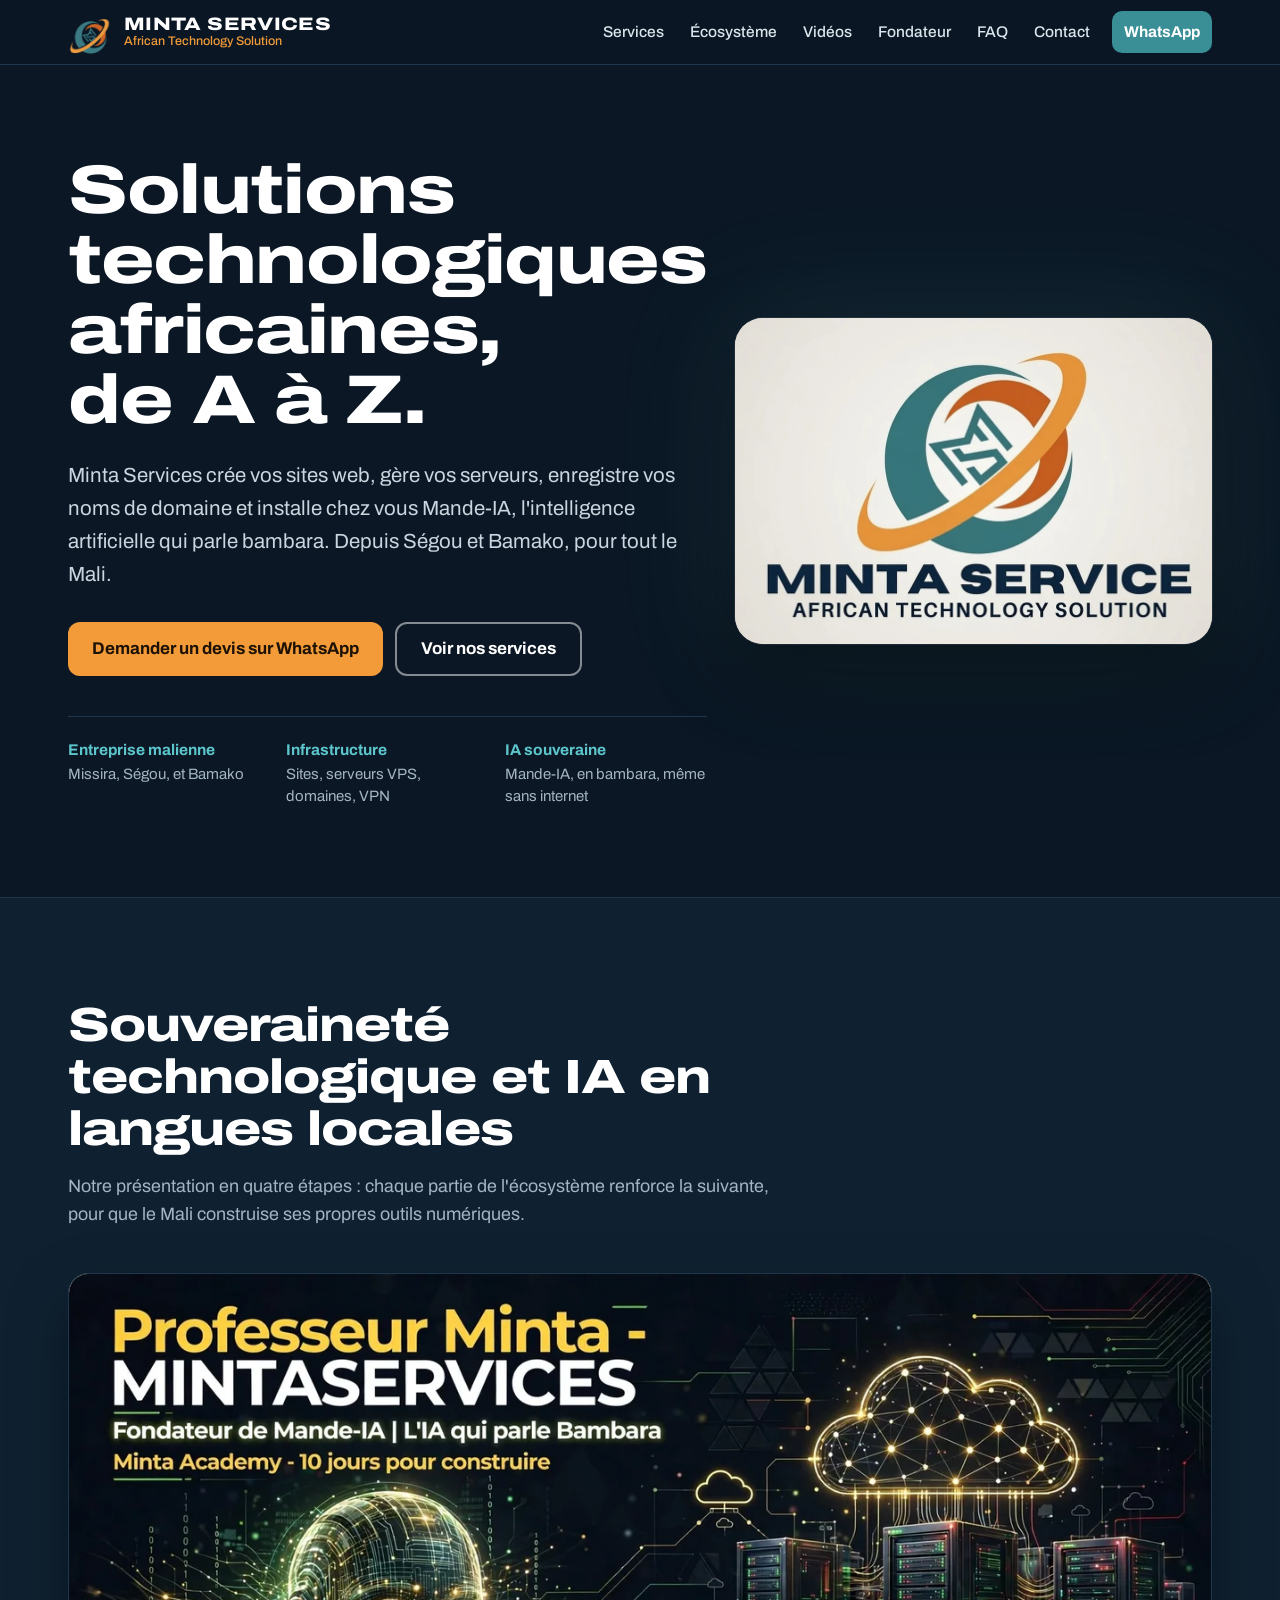
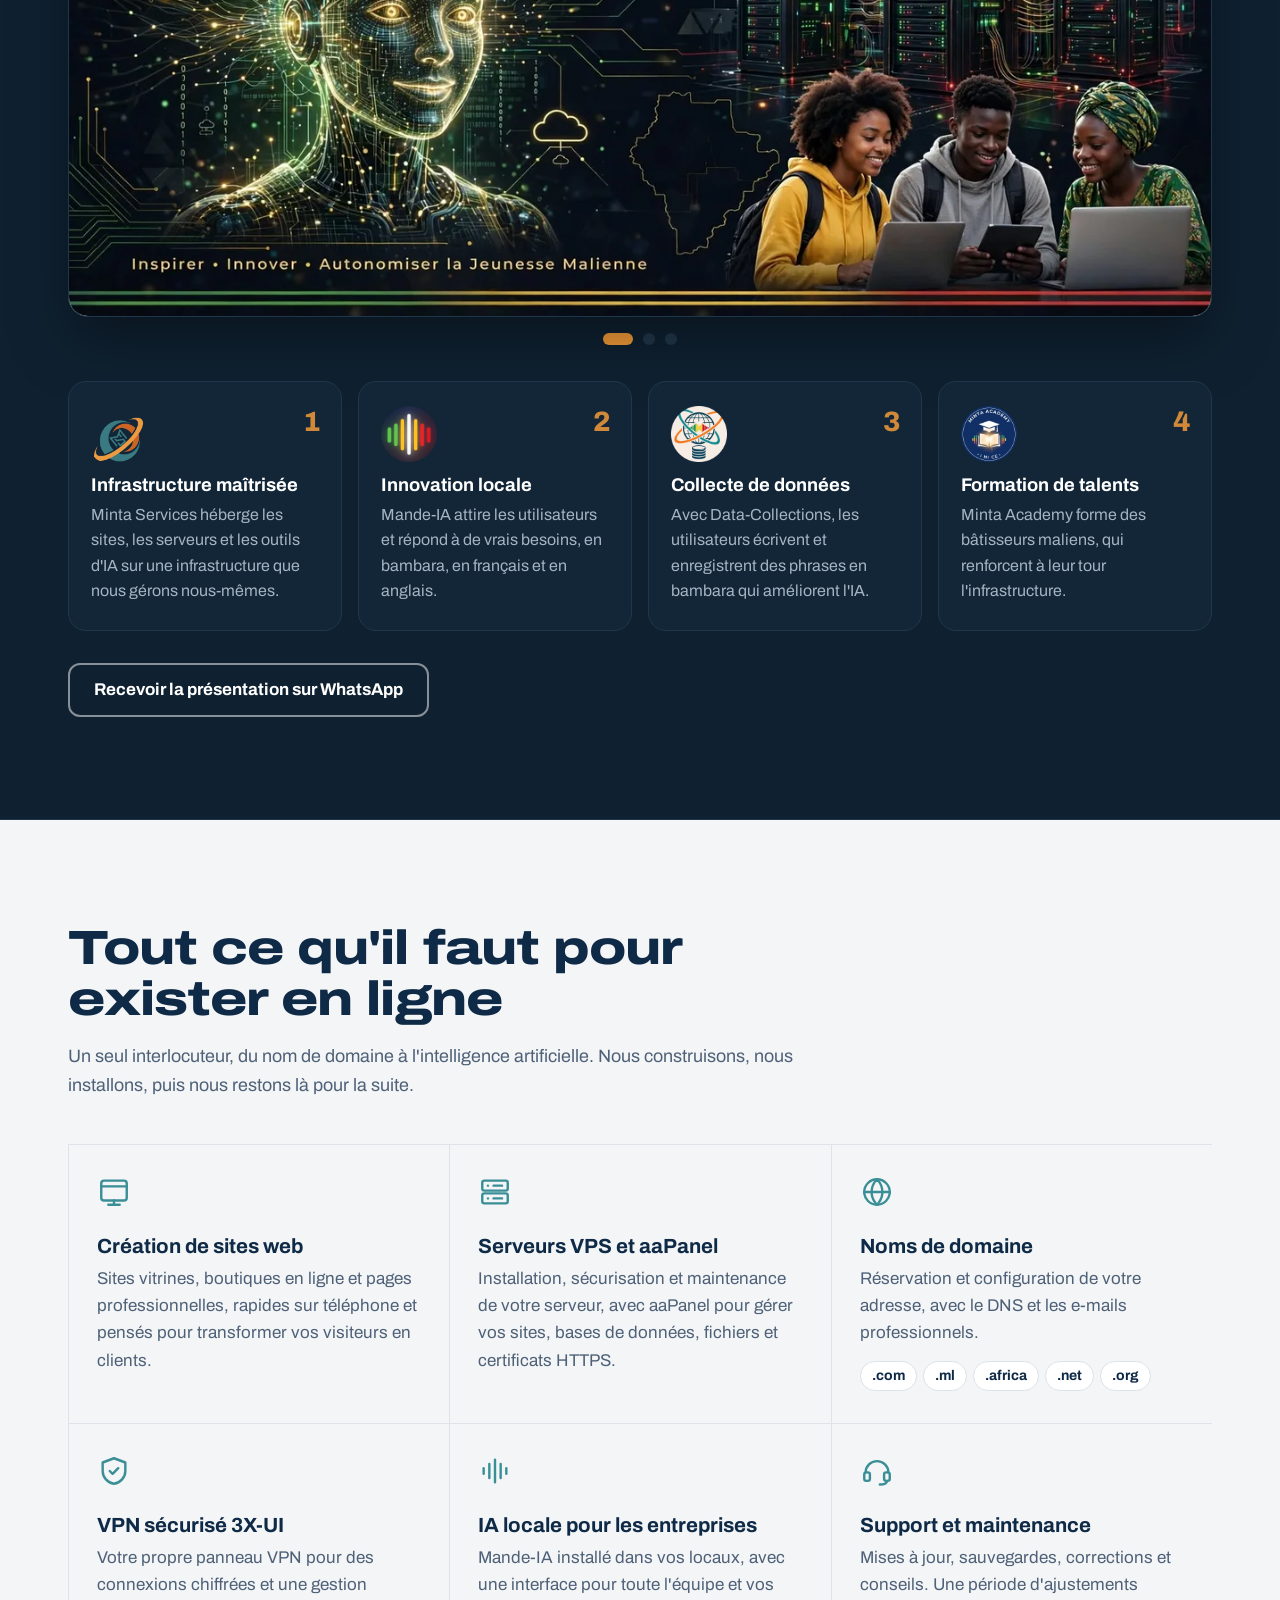
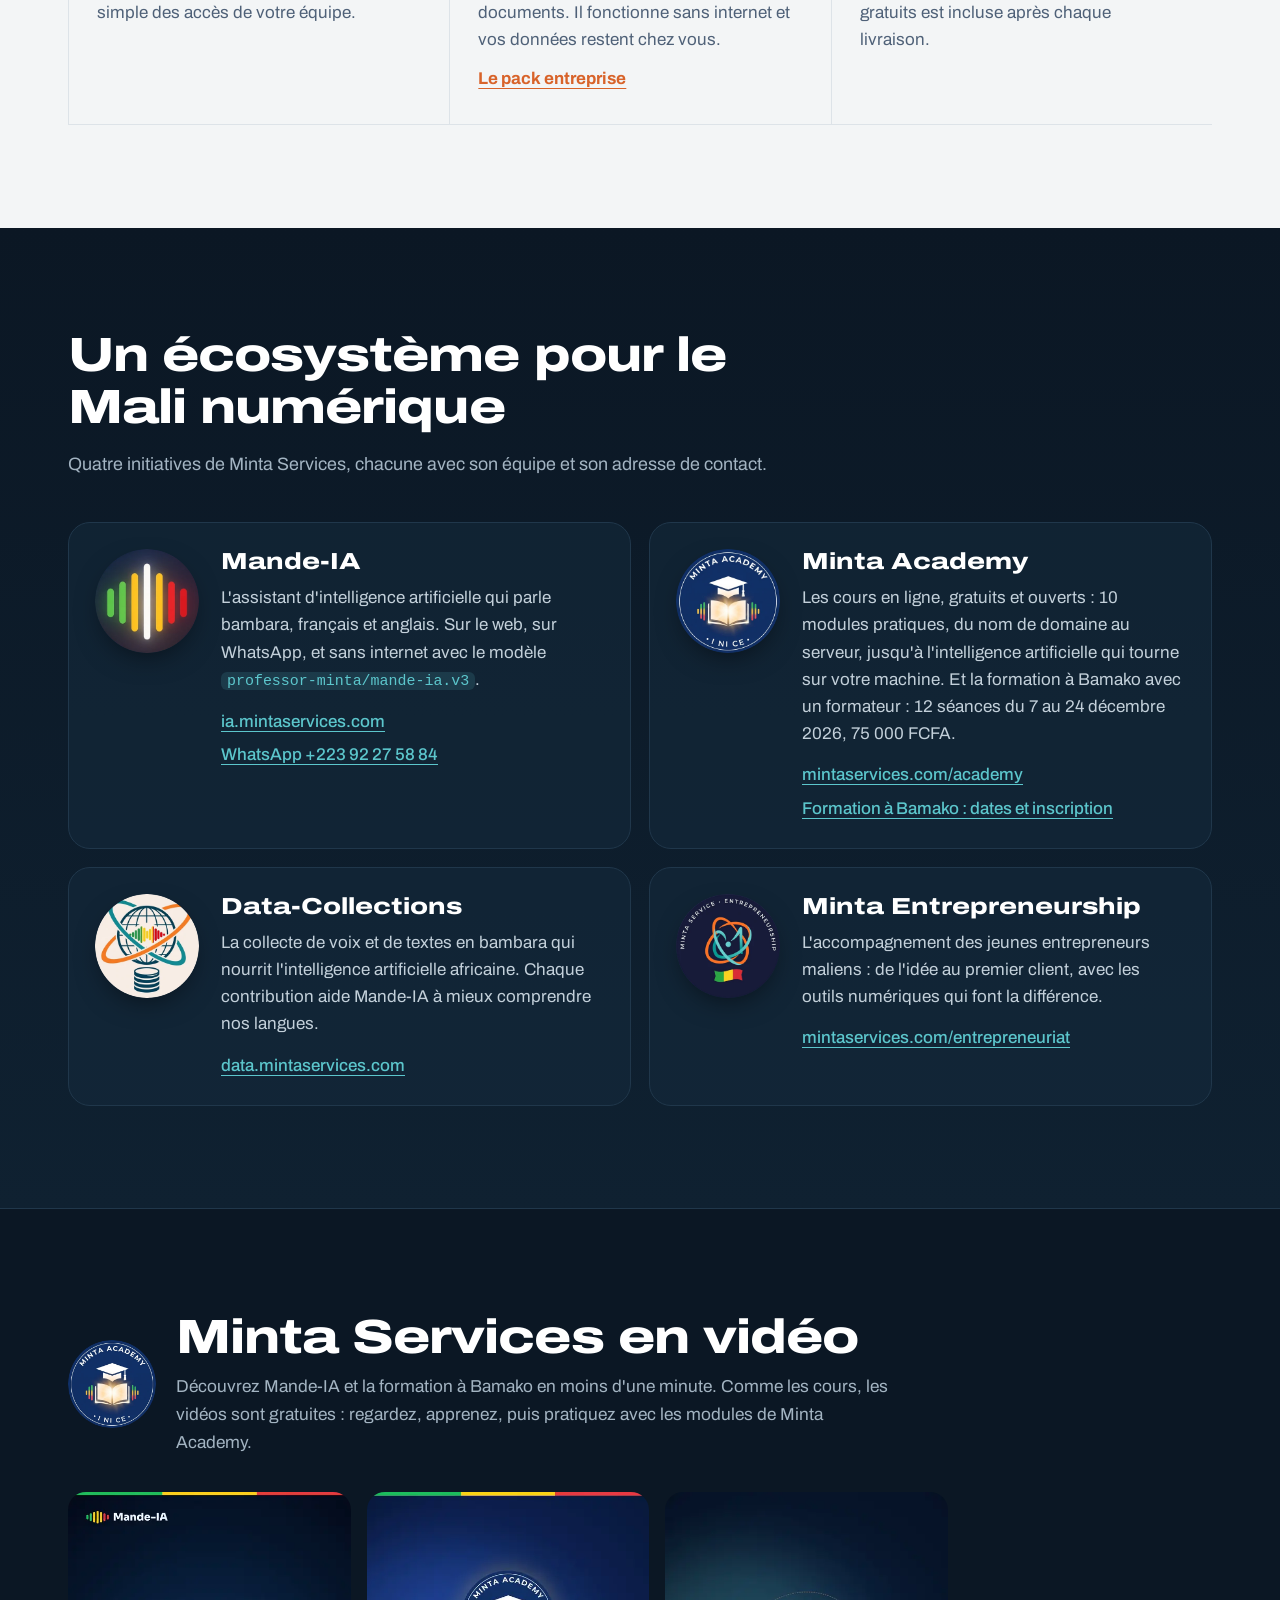
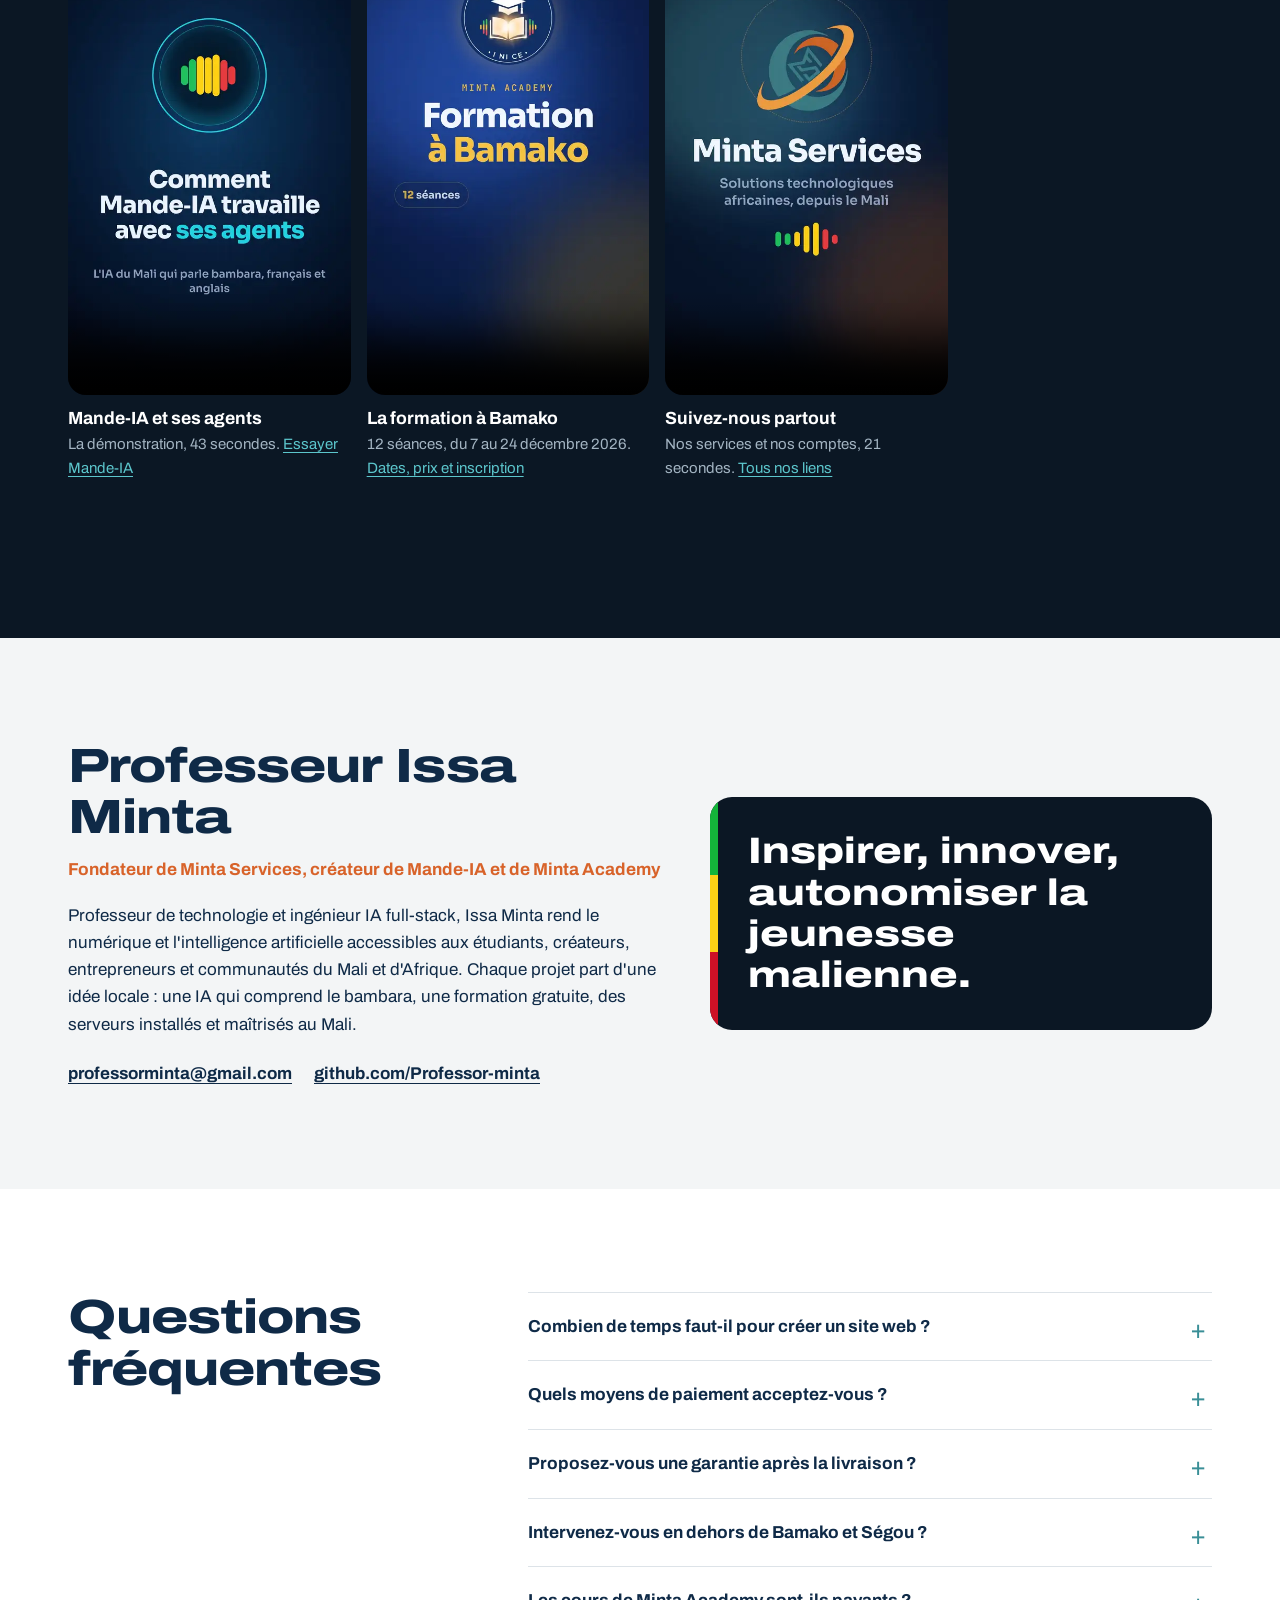
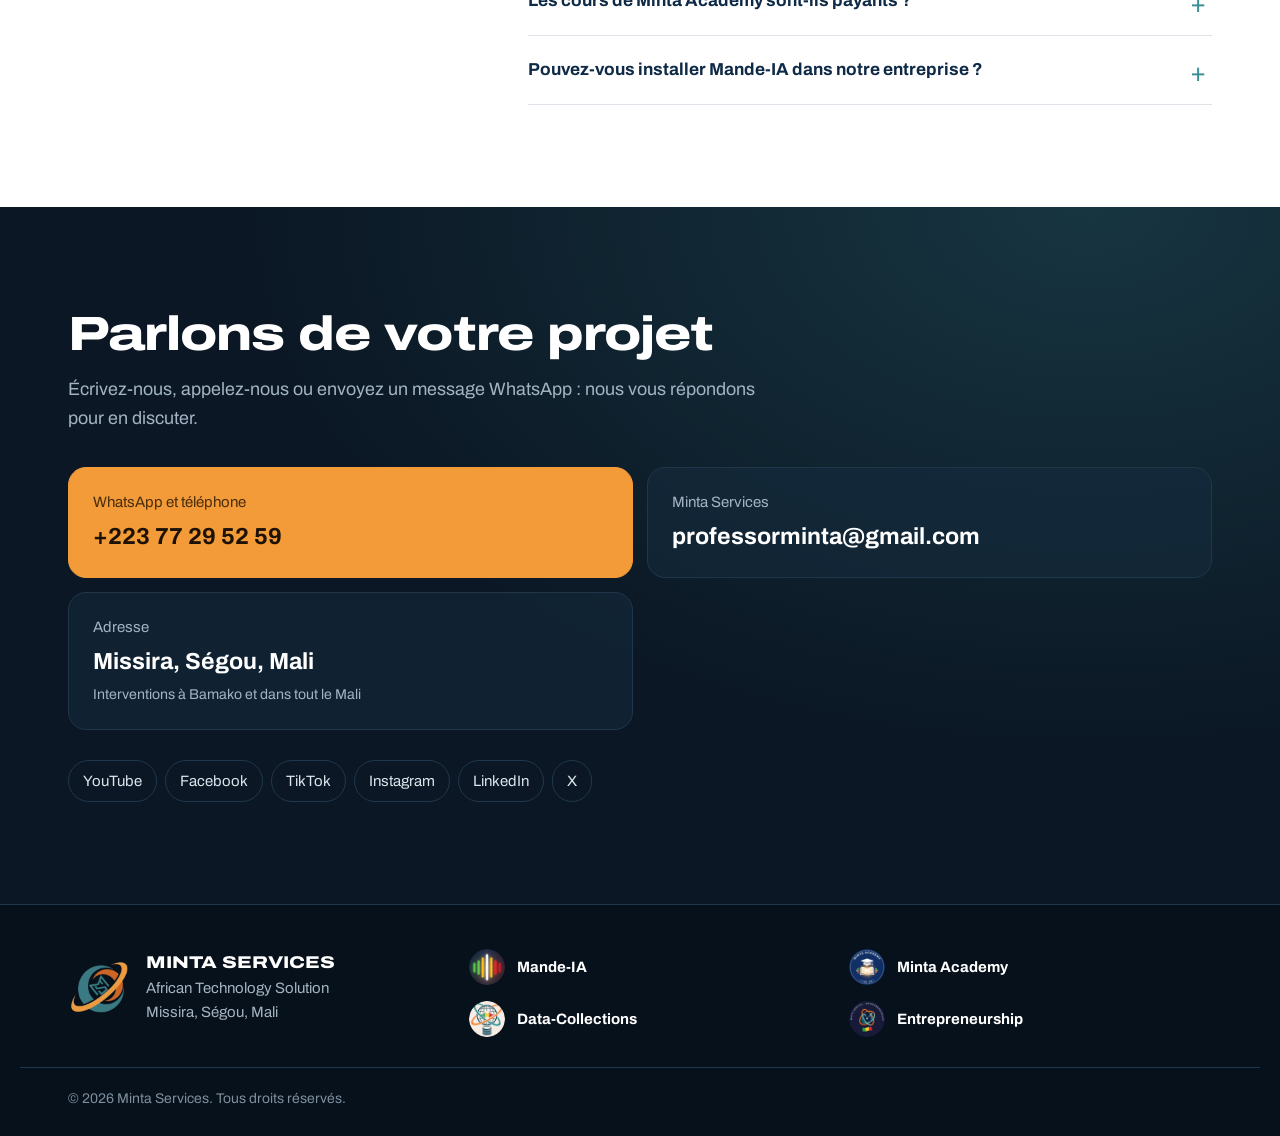
==== commit 6d38e38d: "Présentation : diaporama automatique, sans les anciens prix ni le bouton PDF Co-Authored-By: Claude " ====
--- a/site/index.html
+++ b/site/index.html
@@ -95,6 +95,14 @@
       <h2 id="presentation-titre">Souveraineté technologique et IA en langues locales</h2>
       <p>Notre présentation en quatre étapes : chaque partie de l'écosystème renforce la suivante, pour que le Mali construise ses propres outils numériques.</p>
     </div>
+    <div class="diapo" aria-roledescription="carrousel" aria-label="Présentation Minta Services">
+      <div class="diapo-vue">
+        <figure class="diapo-slide is-on"><img src="assets/images/presentation/01-professeur-minta.webp" alt="Professeur Minta, fondateur de Mande-IA, l'IA qui parle bambara, et Minta Academy" width="1280" height="720" loading="lazy"></figure>
+        <figure class="diapo-slide"><img src="assets/images/presentation/02-parcours-10-modules.webp" alt="Le parcours d'autonomie : 10 modules pratiques en 5 phases, des fondations à l'intégration" width="1080" height="580" loading="lazy"></figure>
+        <figure class="diapo-slide"><img src="assets/images/presentation/03-ecosysteme-tech-malien.webp" alt="Fédérer l'écosystème tech malien : live coding, hubs locaux et soutien aux projets" width="1080" height="576" loading="lazy"></figure>
+      </div>
+      <div class="diapo-points" role="tablist" aria-label="Choisir une image"></div>
+    </div>
     <ol class="boucle">
       <li>
         <img src="assets/logos/minta-services.webp" alt="" width="56" height="56" loading="lazy">
@@ -118,7 +126,6 @@
       </li>
     </ol>
     <div class="actions presentation-actions">
-      <a class="btn btn-orange" id="presentation-pdf" href="assets/docs/presentation-minta-services.pdf" target="_blank" rel="noopener" hidden>Lire la présentation (PDF)</a>
       <a class="btn btn-ghost" href="https://wa.me/22377295259?text=Bonjour%20Minta%20Services%2C%20je%20souhaite%20recevoir%20votre%20pr%C3%A9sentation." target="_blank" rel="noopener">Recevoir la présentation sur WhatsApp</a>
     </div>
   </div>
--- a/site/assets/css/site.css
+++ b/site/assets/css/site.css
@@ -219,4 +219,12 @@
 .boucle h3 { margin: 14px 0 6px; font-size: 1.15rem; }
 .boucle p { margin: 0; color: var(--mute-d); font-size: 16px; }
 .presentation-actions { margin-top: 32px; }
-.btn[hidden] { display: none; }
+.diapo { margin: 0 0 36px; }
+.diapo-vue { position: relative; aspect-ratio: 16 / 9; border-radius: 20px; overflow: hidden; background: #f3eee2; border: 1px solid var(--line-d); box-shadow: 0 24px 60px rgba(0, 0, 0, .35); }
+.diapo-slide { position: absolute; inset: 0; margin: 0; display: grid; place-items: center; opacity: 0; transition: opacity .7s ease; }
+.diapo-slide.is-on { opacity: 1; }
+.diapo-slide img { width: 100%; height: 100%; object-fit: contain; }
+.diapo-points { display: flex; justify-content: center; gap: 10px; margin-top: 16px; }
+.diapo-points button { width: 12px; height: 12px; padding: 0; border-radius: 50%; border: 0; background: var(--line-d); cursor: pointer; }
+.diapo-points button[aria-selected="true"] { width: 30px; border-radius: 6px; background: var(--orange); }
+@media (prefers-reduced-motion: reduce) { .diapo-slide { transition: none; } }
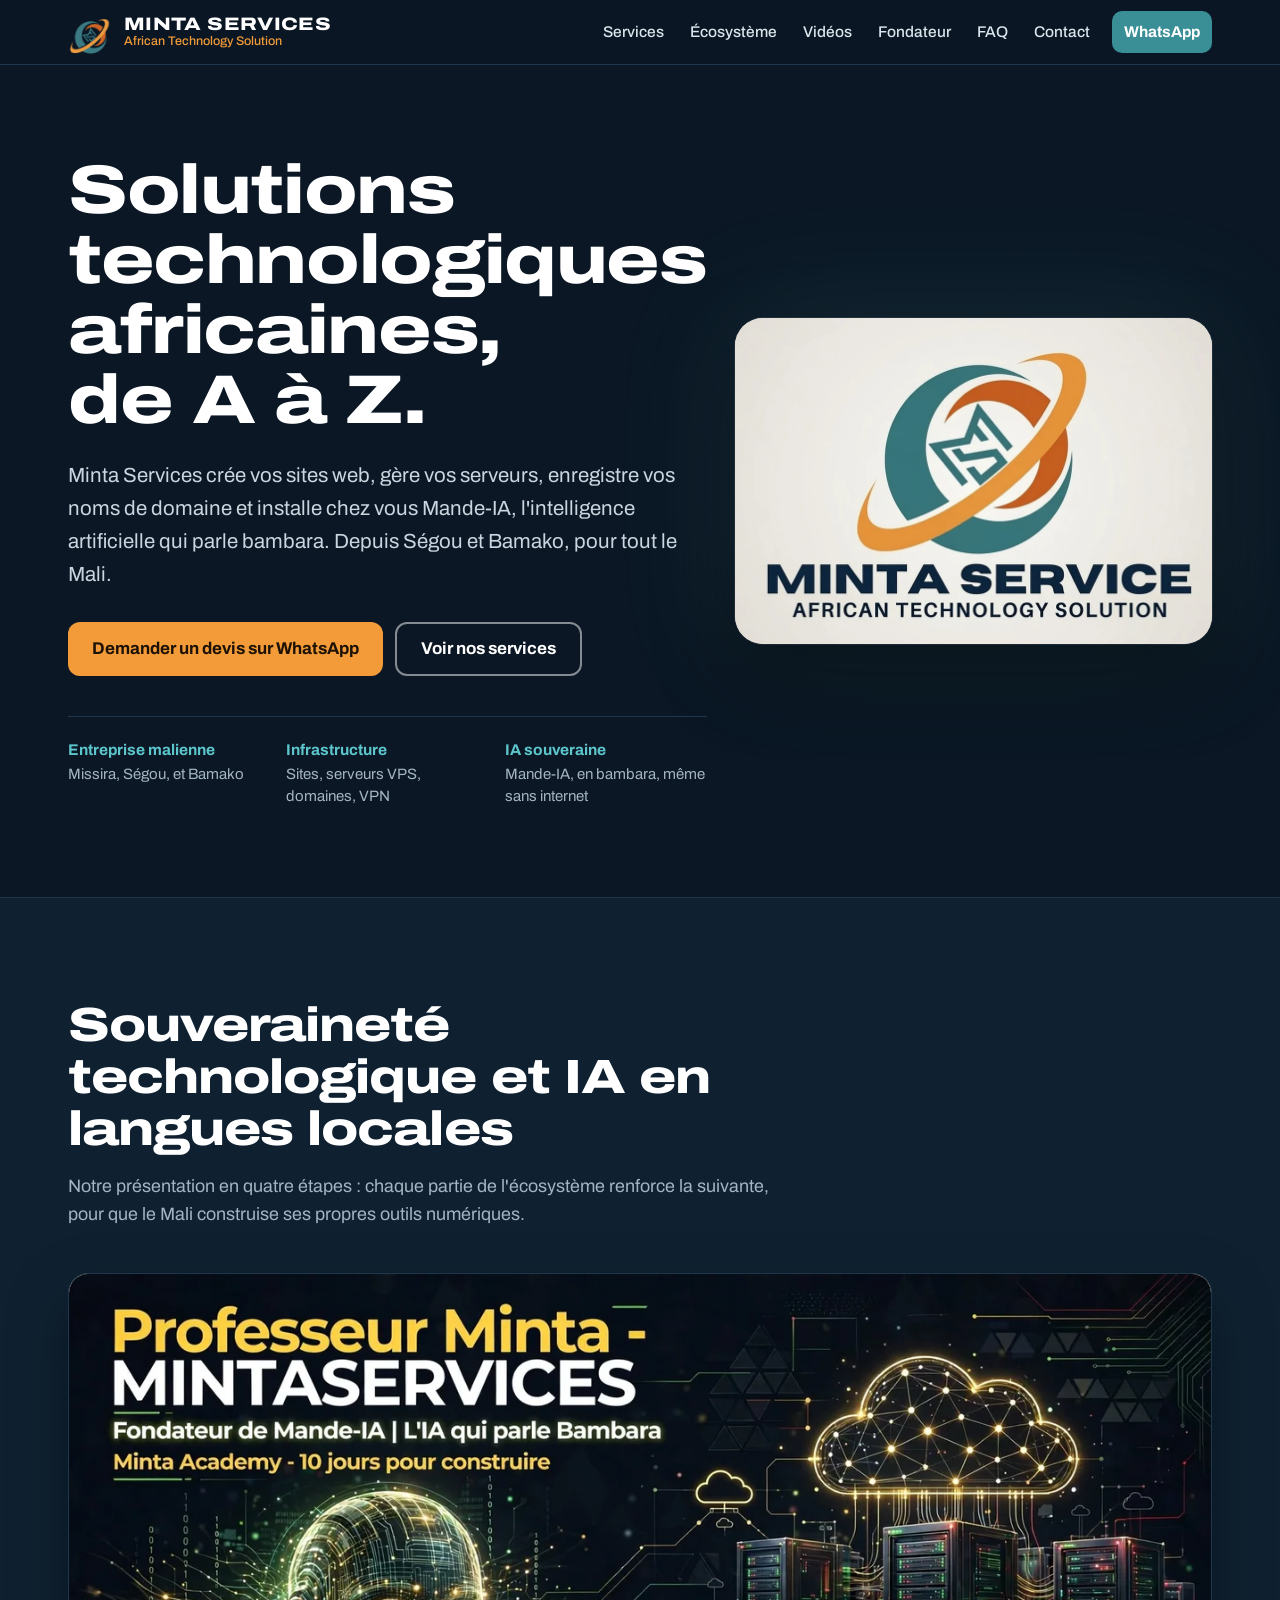
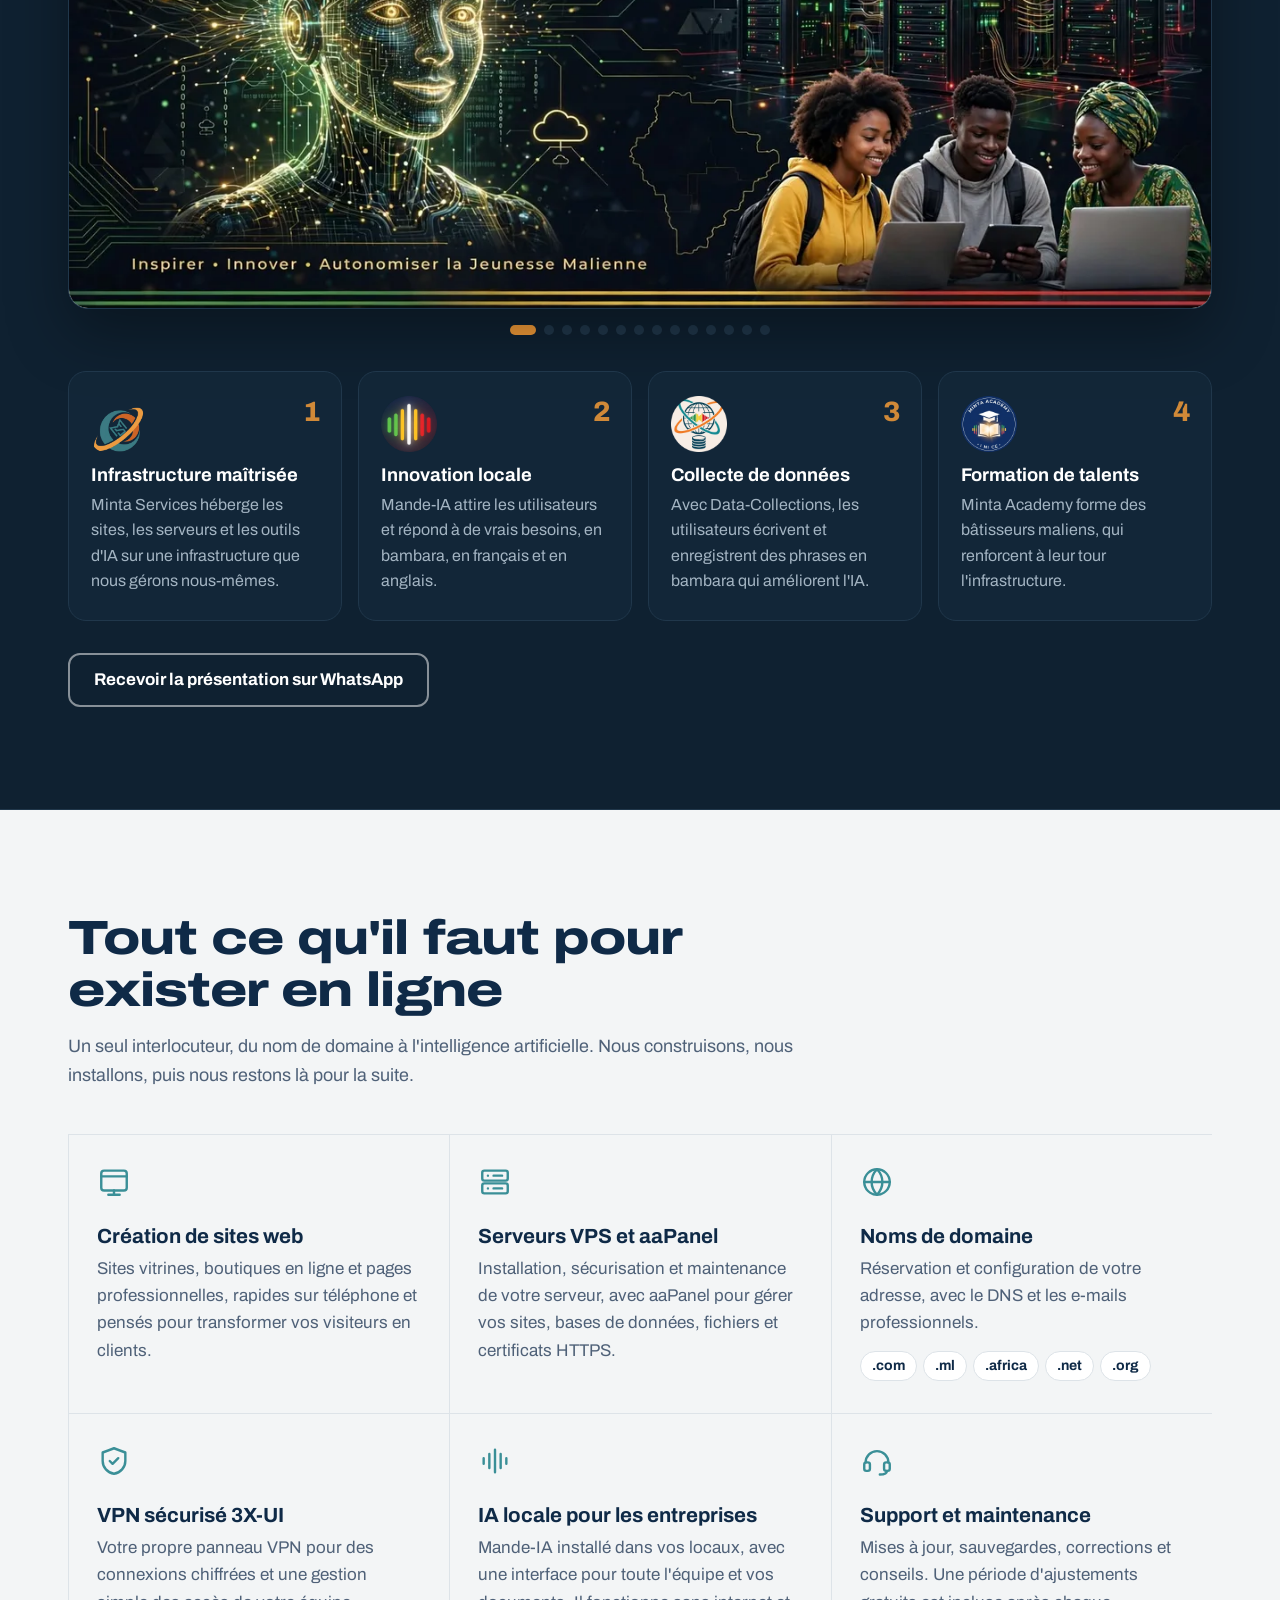
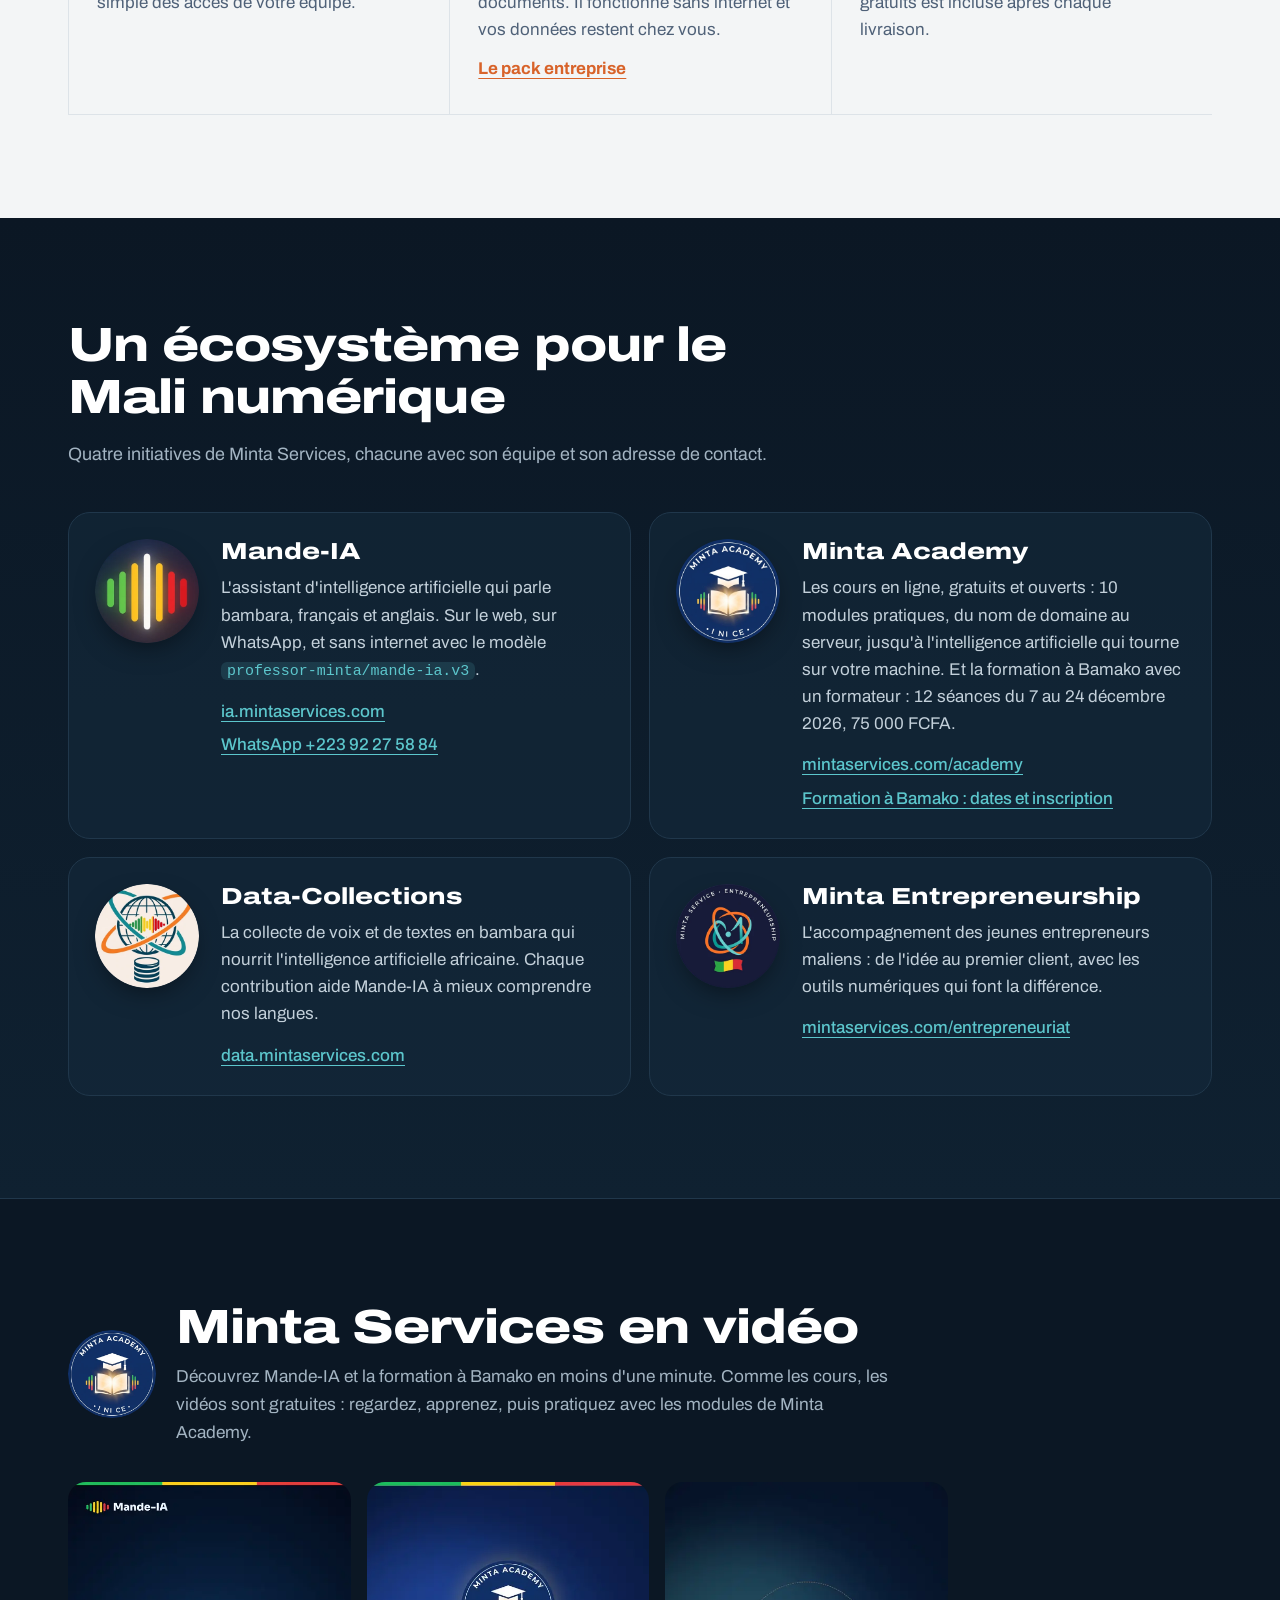
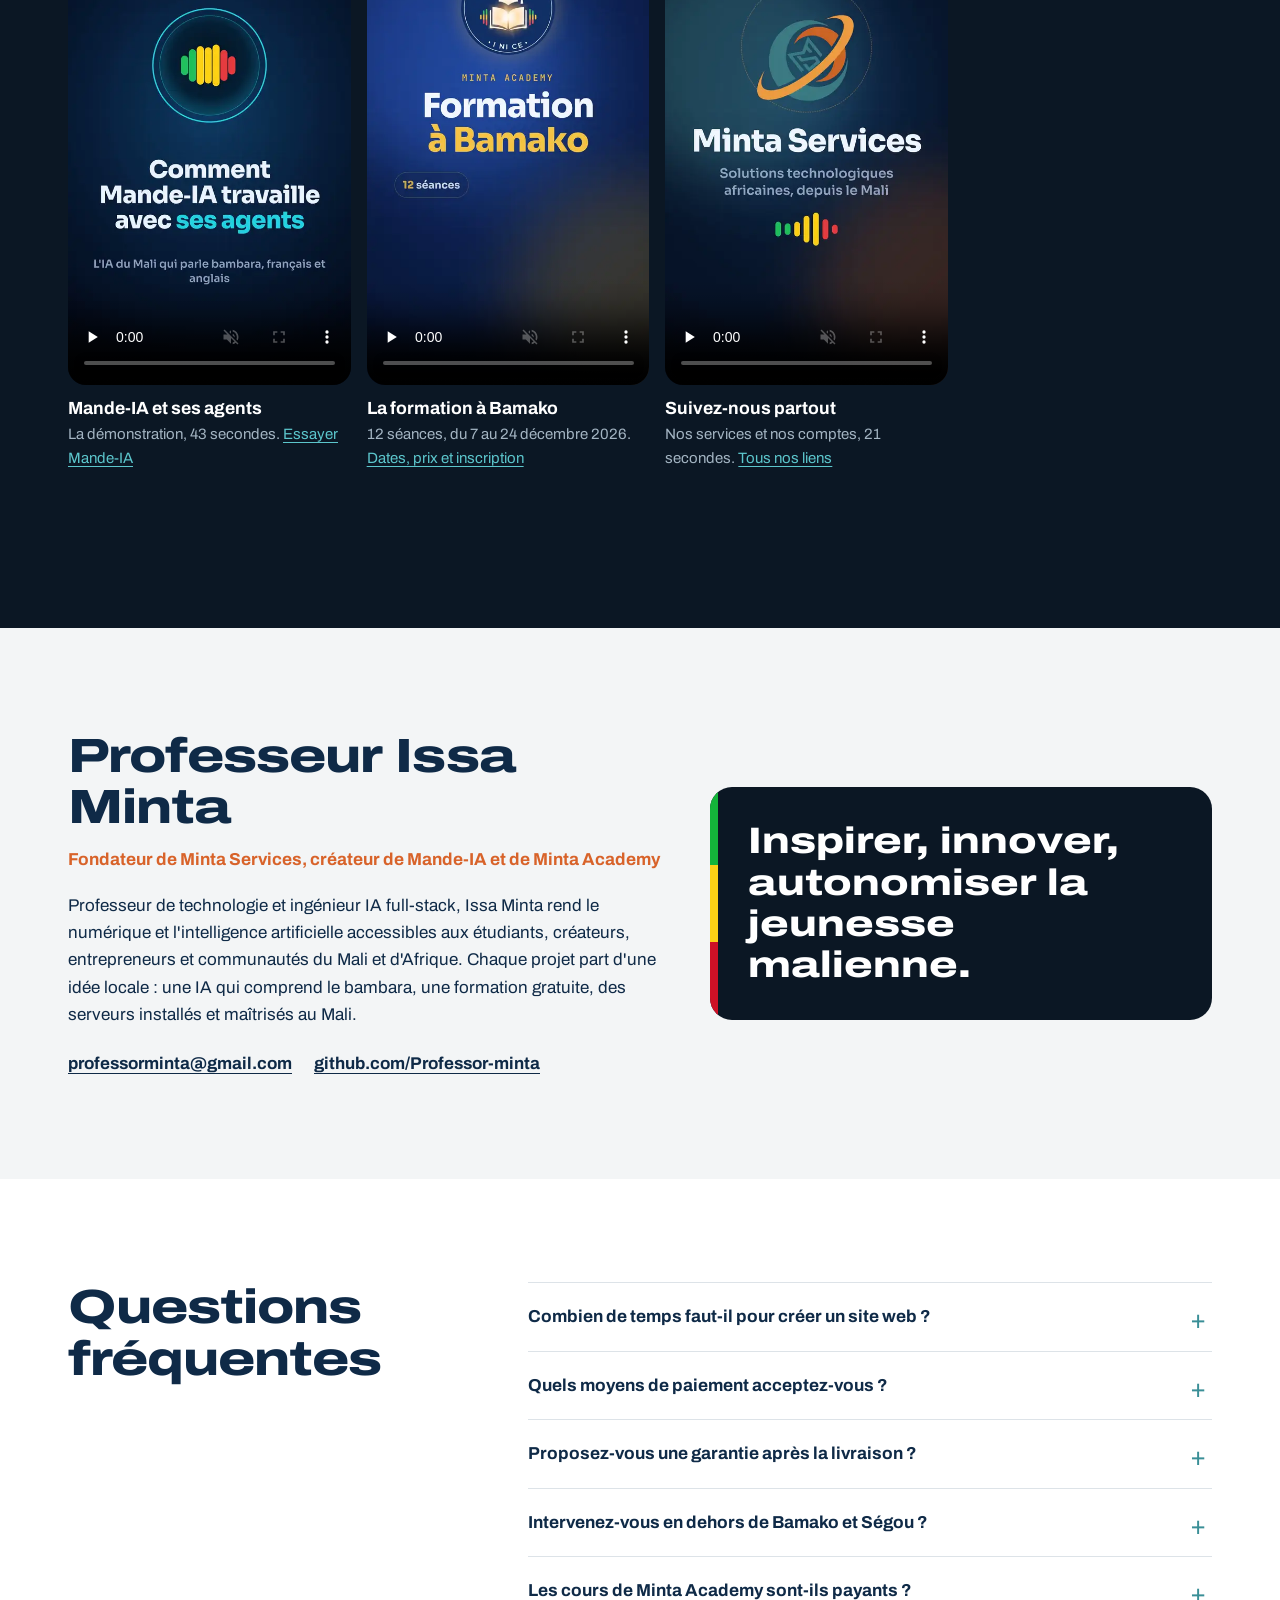
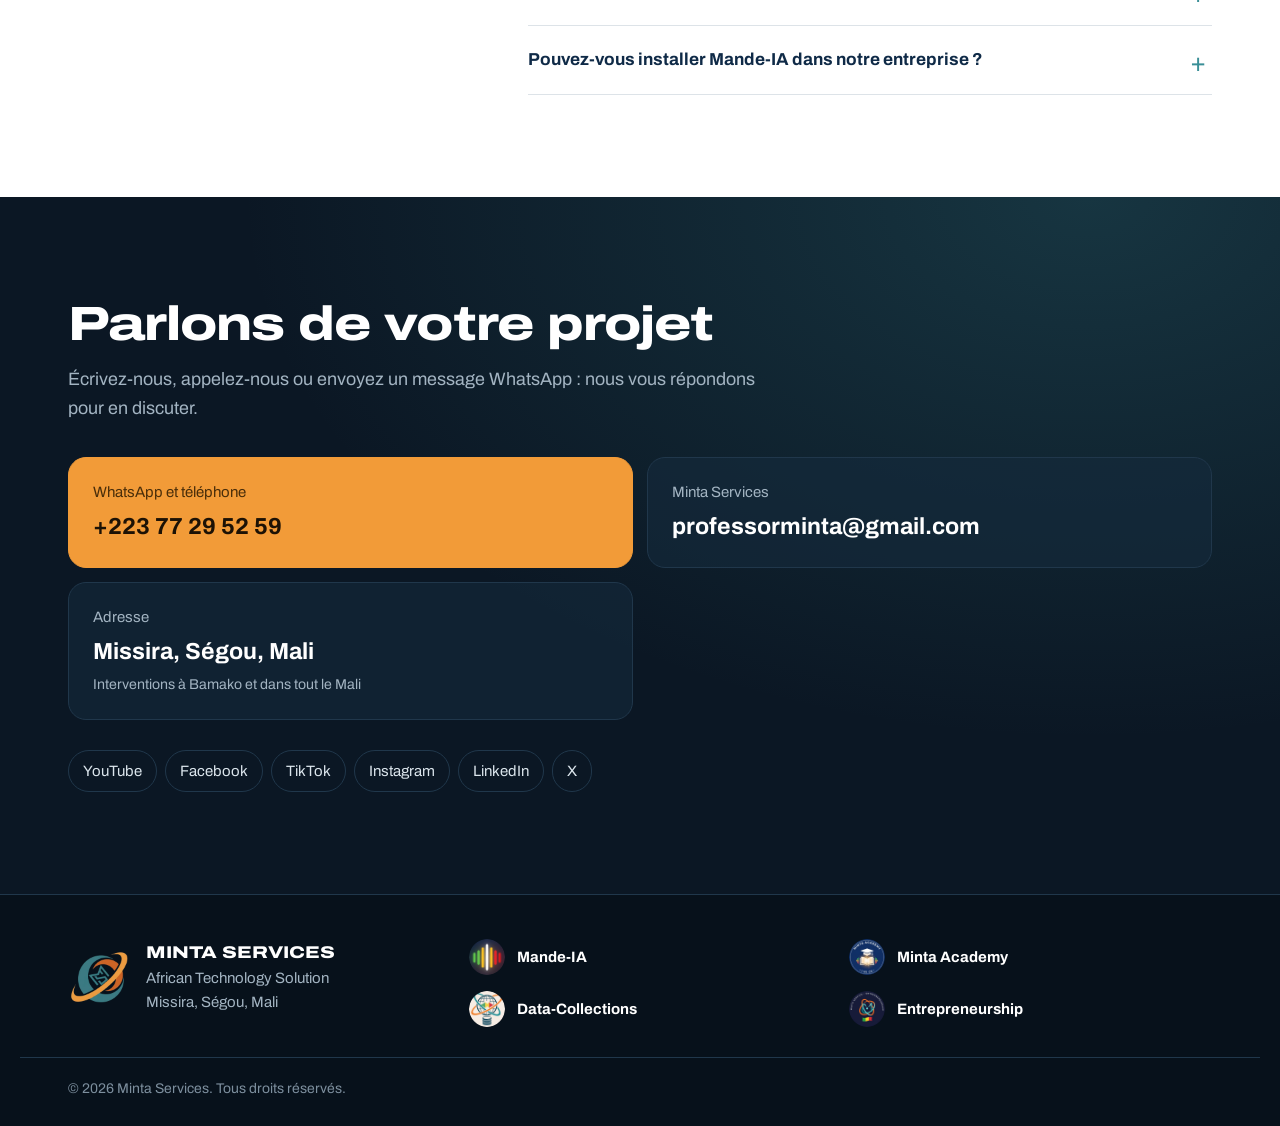
==== commit 58e6137f: "Présentation : 14 images, nouvelle diapositive slogan, chargement à la demande Co-Authored-By: Claud" ====
--- a/site/index.html
+++ b/site/index.html
@@ -97,9 +97,20 @@
     </div>
     <div class="diapo" aria-roledescription="carrousel" aria-label="Présentation Minta Services">
       <div class="diapo-vue">
-        <figure class="diapo-slide is-on"><img src="assets/images/presentation/01-professeur-minta.webp" alt="Professeur Minta, fondateur de Mande-IA, l'IA qui parle bambara, et Minta Academy" width="1280" height="720" loading="lazy"></figure>
-        <figure class="diapo-slide"><img src="assets/images/presentation/02-parcours-10-modules.webp" alt="Le parcours d'autonomie : 10 modules pratiques en 5 phases, des fondations à l'intégration" width="1080" height="580" loading="lazy"></figure>
-        <figure class="diapo-slide"><img src="assets/images/presentation/03-ecosysteme-tech-malien.webp" alt="Fédérer l'écosystème tech malien : live coding, hubs locaux et soutien aux projets" width="1080" height="576" loading="lazy"></figure>
+        <figure class="diapo-slide is-on"><img src="assets/images/presentation/00-professeur-minta.webp" alt="Professeur Minta, fondateur de Mande-IA, l'IA qui parle bambara, et de Minta Academy" width="1280" height="720" decoding="async"></figure>
+        <figure class="diapo-slide"><img src="assets/images/presentation/01-souverainete.webp" alt="Souveraineté technologique et IA en langues locales : de l'idée au déploiement au Mali" width="1080" height="602" decoding="async"></figure>
+        <figure class="diapo-slide"><img data-src="assets/images/presentation/02-impasse.webp" alt="L'impasse de la dépendance technologique : infrastructures délocalisées, barrière linguistique, friction financière" width="1080" height="598" decoding="async"></figure>
+        <figure class="diapo-slide"><img data-src="assets/images/presentation/03-ecosysteme.webp" alt="L'écosystème : Minta Services, Mande-IA et Minta Academy, votre partenaire technique de A à Z" width="1080" height="602" decoding="async"></figure>
+        <figure class="diapo-slide"><img data-src="assets/images/presentation/04-fondations-cloud.webp" alt="Des fondations cloud : serveurs VPS, aaPanel, VPN 3X-UI, domaines et sites web" width="1080" height="608" decoding="async"></figure>
+        <figure class="diapo-slide"><img data-src="assets/images/presentation/05-mande-ia.webp" alt="Mande-IA, l'intelligence artificielle en bambara, français et anglais" width="1080" height="605" decoding="async"></figure>
+        <figure class="diapo-slide"><img data-src="assets/images/presentation/06-accessibilite.webp" alt="Une application web sans Play Store, partageable de téléphone à téléphone" width="1080" height="605" decoding="async"></figure>
+        <figure class="diapo-slide"><img data-src="assets/images/presentation/07-sous-le-capot.webp" alt="Sous le capot de Mande-IA : données, serveur, moteur et interface" width="1080" height="600" decoding="async"></figure>
+        <figure class="diapo-slide"><img data-src="assets/images/presentation/08-voluntary.webp" alt="Programme Voluntary : la collecte de phrases en bambara sur data.mintaservices.com" width="1080" height="602" decoding="async"></figure>
+        <figure class="diapo-slide"><img data-src="assets/images/presentation/09-minta-academy.webp" alt="Minta Academy : devenir créateur de ses outils numériques" width="1080" height="602" decoding="async"></figure>
+        <figure class="diapo-slide"><img data-src="assets/images/presentation/10-parcours.webp" alt="Le parcours d'autonomie : 10 modules pratiques en 5 phases" width="1080" height="600" decoding="async"></figure>
+        <figure class="diapo-slide"><img data-src="assets/images/presentation/11-federer.webp" alt="Fédérer l'écosystème tech malien : live coding, hubs locaux et soutien aux projets" width="1080" height="603" decoding="async"></figure>
+        <figure class="diapo-slide"><img data-src="assets/images/presentation/12-boucle.webp" alt="La boucle vertueuse de la souveraineté numérique" width="1080" height="600" decoding="async"></figure>
+        <figure class="diapo-slide"><img data-src="assets/images/presentation/13-batissons-ensemble.webp" alt="Bâtissons ensemble l'avenir numérique du Mali" width="1296" height="720" decoding="async"></figure>
       </div>
       <div class="diapo-points" role="tablist" aria-label="Choisir une image"></div>
     </div>
--- a/site/assets/css/site.css
+++ b/site/assets/css/site.css
@@ -220,11 +220,11 @@
 .boucle p { margin: 0; color: var(--mute-d); font-size: 16px; }
 .presentation-actions { margin-top: 32px; }
 .diapo { margin: 0 0 36px; }
-.diapo-vue { position: relative; aspect-ratio: 16 / 9; border-radius: 20px; overflow: hidden; background: #f3eee2; border: 1px solid var(--line-d); box-shadow: 0 24px 60px rgba(0, 0, 0, .35); }
+.diapo-vue { position: relative; aspect-ratio: 9 / 5; border-radius: 20px; overflow: hidden; background: #f3eee2; border: 1px solid var(--line-d); box-shadow: 0 24px 60px rgba(0, 0, 0, .35); }
 .diapo-slide { position: absolute; inset: 0; margin: 0; display: grid; place-items: center; opacity: 0; transition: opacity .7s ease; }
 .diapo-slide.is-on { opacity: 1; }
 .diapo-slide img { width: 100%; height: 100%; object-fit: contain; }
-.diapo-points { display: flex; justify-content: center; gap: 10px; margin-top: 16px; }
-.diapo-points button { width: 12px; height: 12px; padding: 0; border-radius: 50%; border: 0; background: var(--line-d); cursor: pointer; }
-.diapo-points button[aria-selected="true"] { width: 30px; border-radius: 6px; background: var(--orange); }
+.diapo-points { display: flex; flex-wrap: wrap; justify-content: center; gap: 8px; margin-top: 16px; }
+.diapo-points button { width: 10px; height: 10px; padding: 0; border-radius: 50%; border: 0; background: var(--line-d); cursor: pointer; }
+.diapo-points button[aria-selected="true"] { width: 26px; border-radius: 5px; background: var(--orange); }
 @media (prefers-reduced-motion: reduce) { .diapo-slide { transition: none; } }
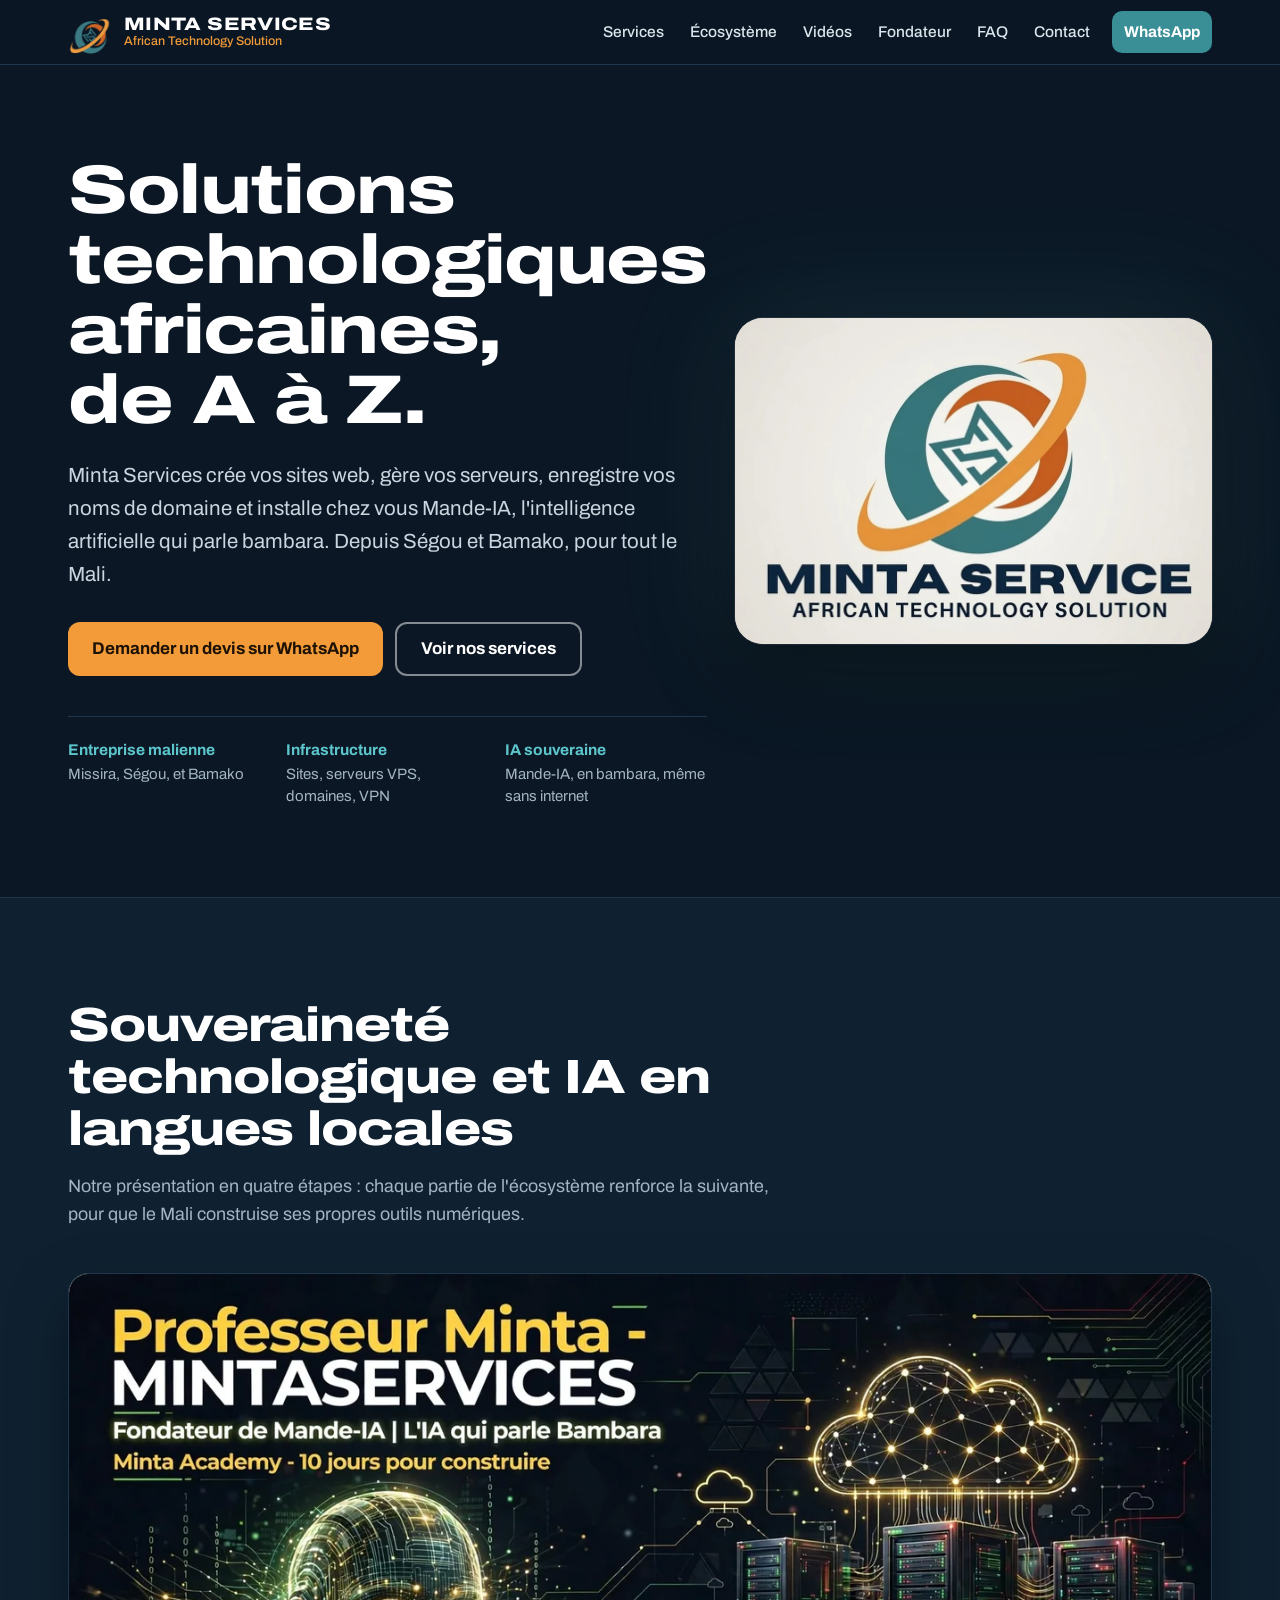
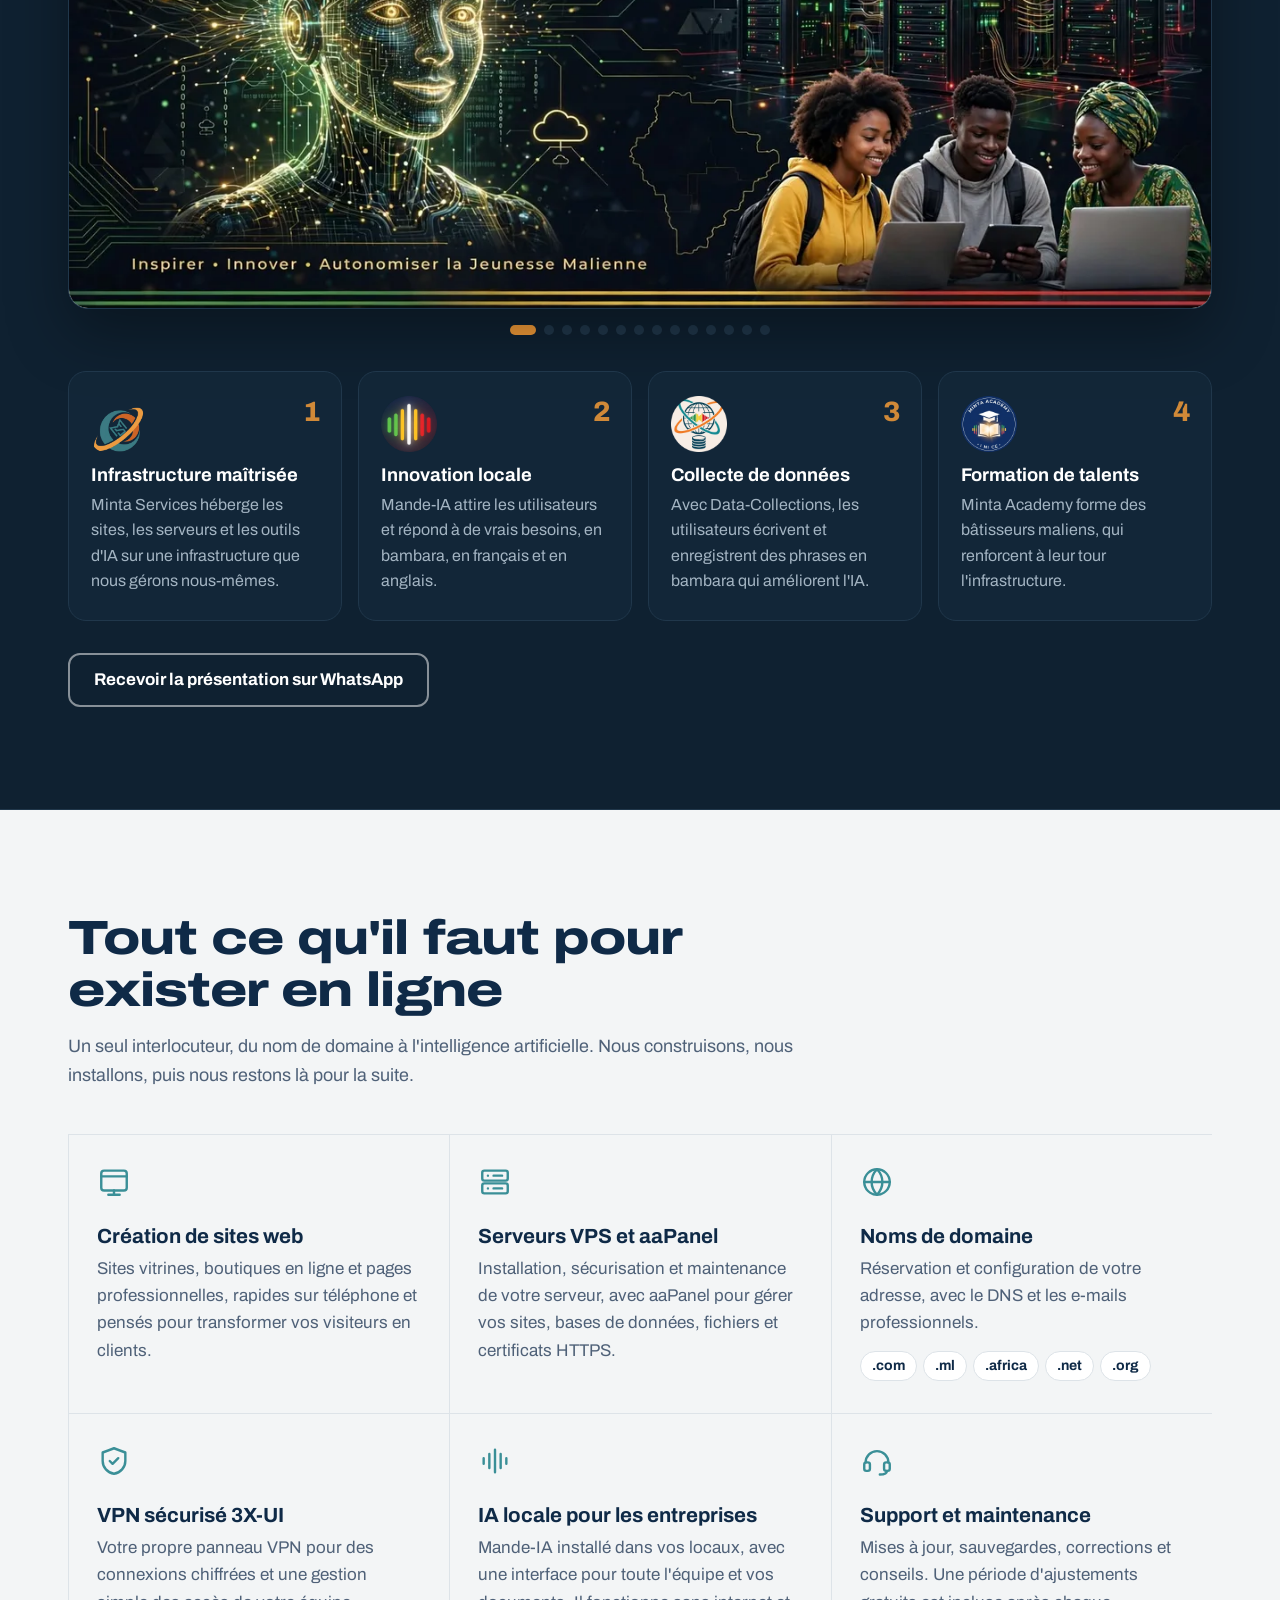
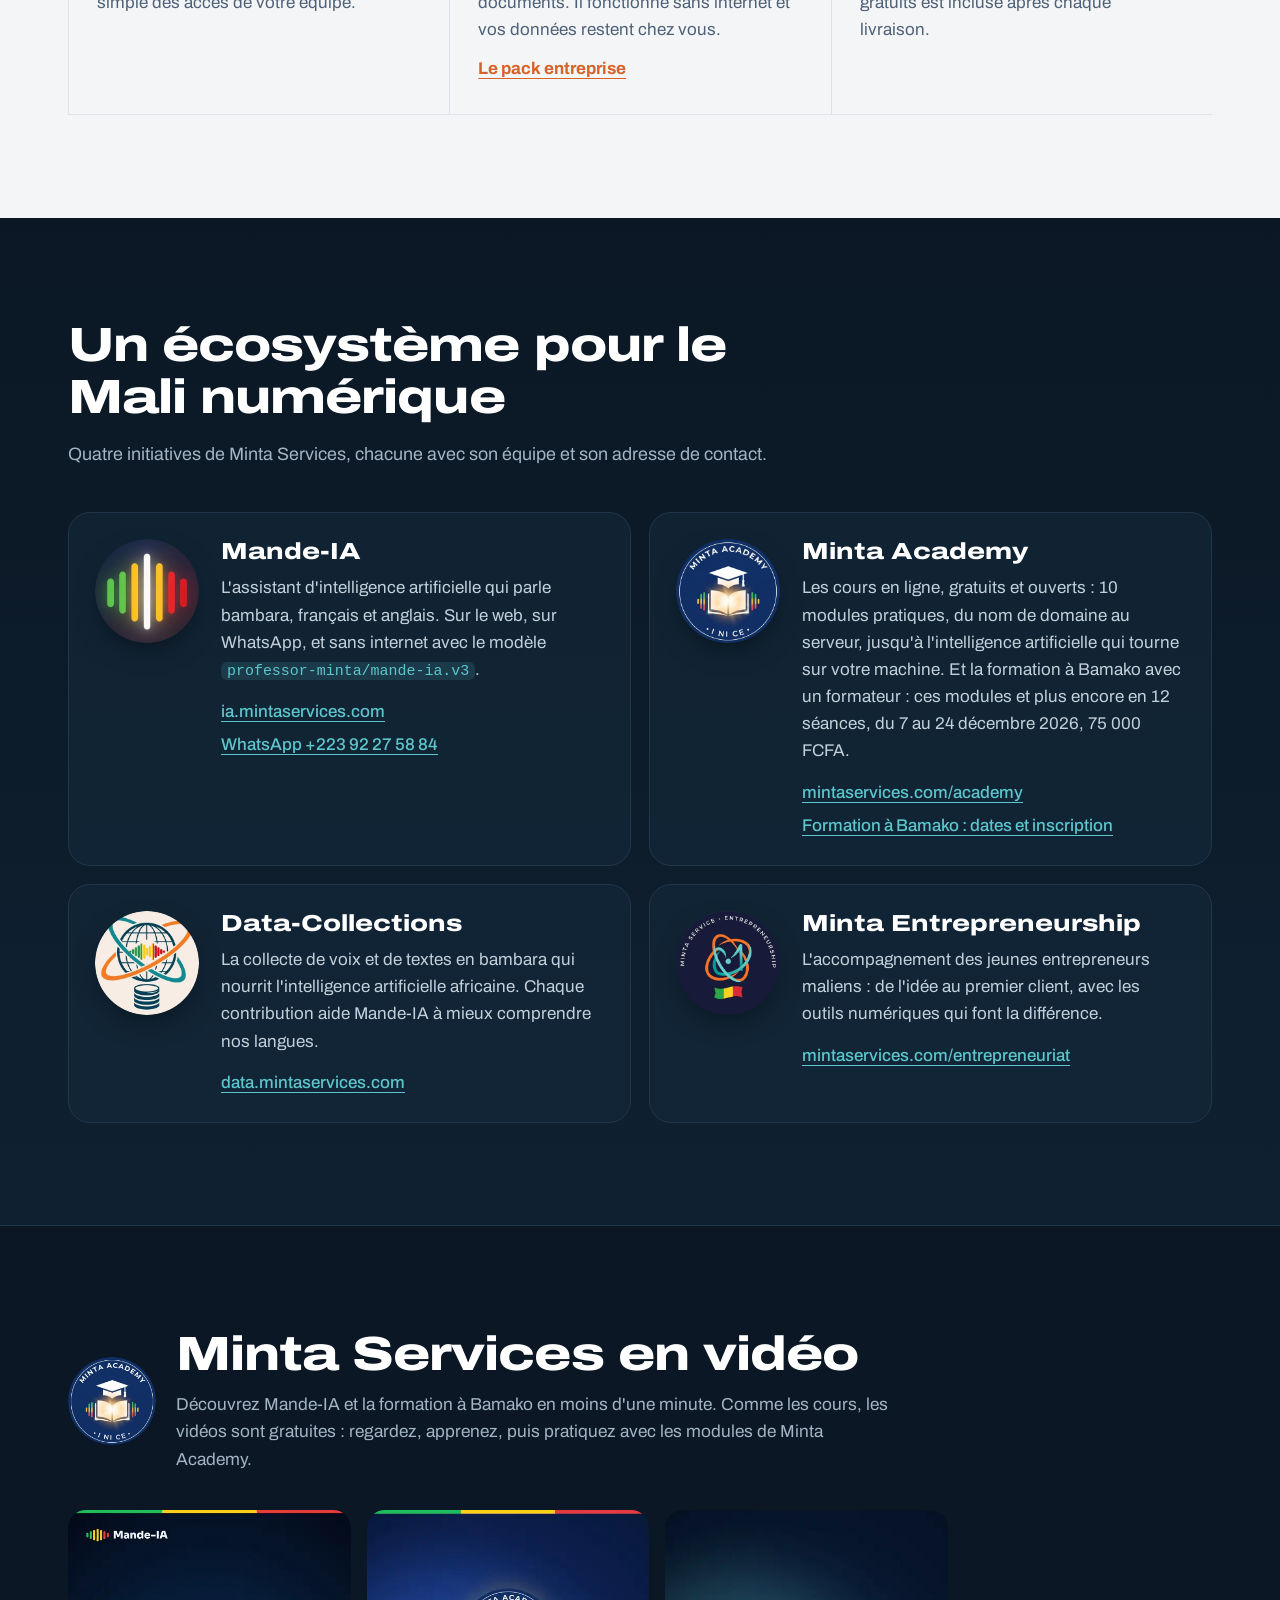
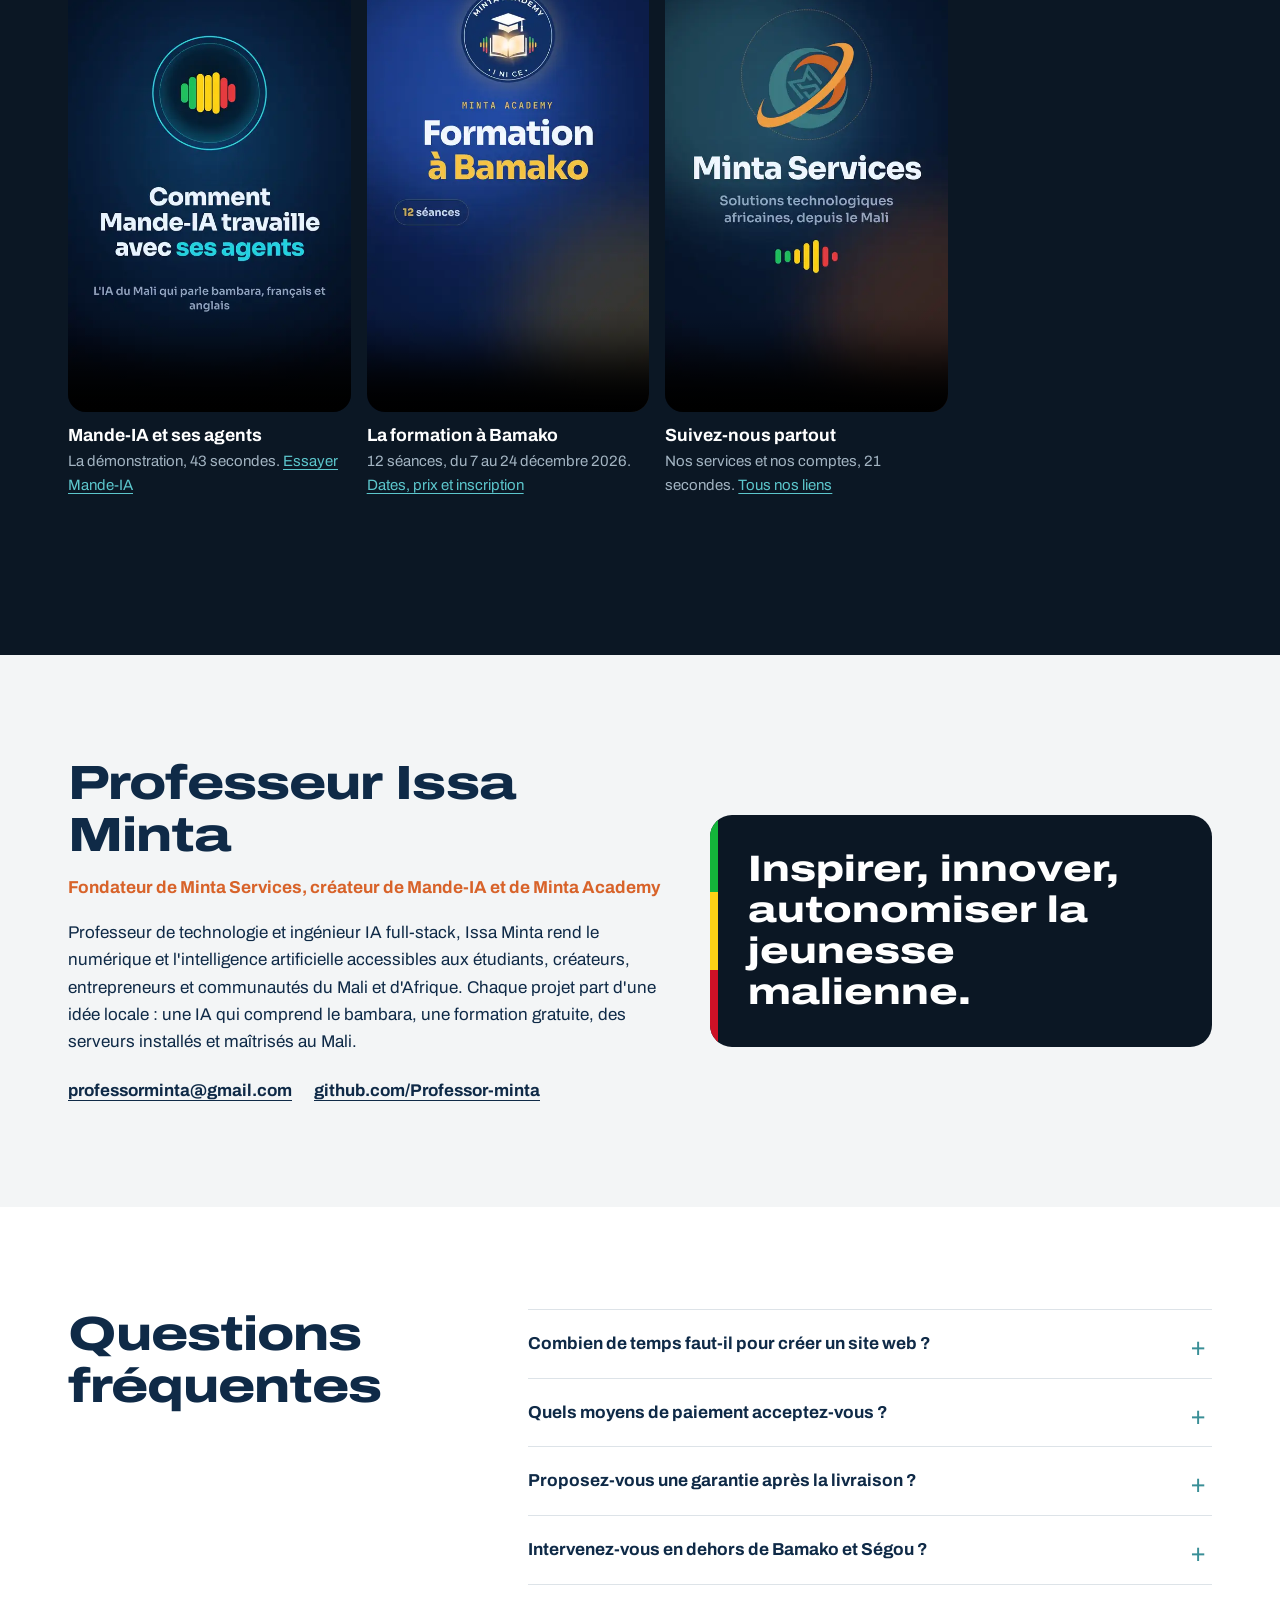
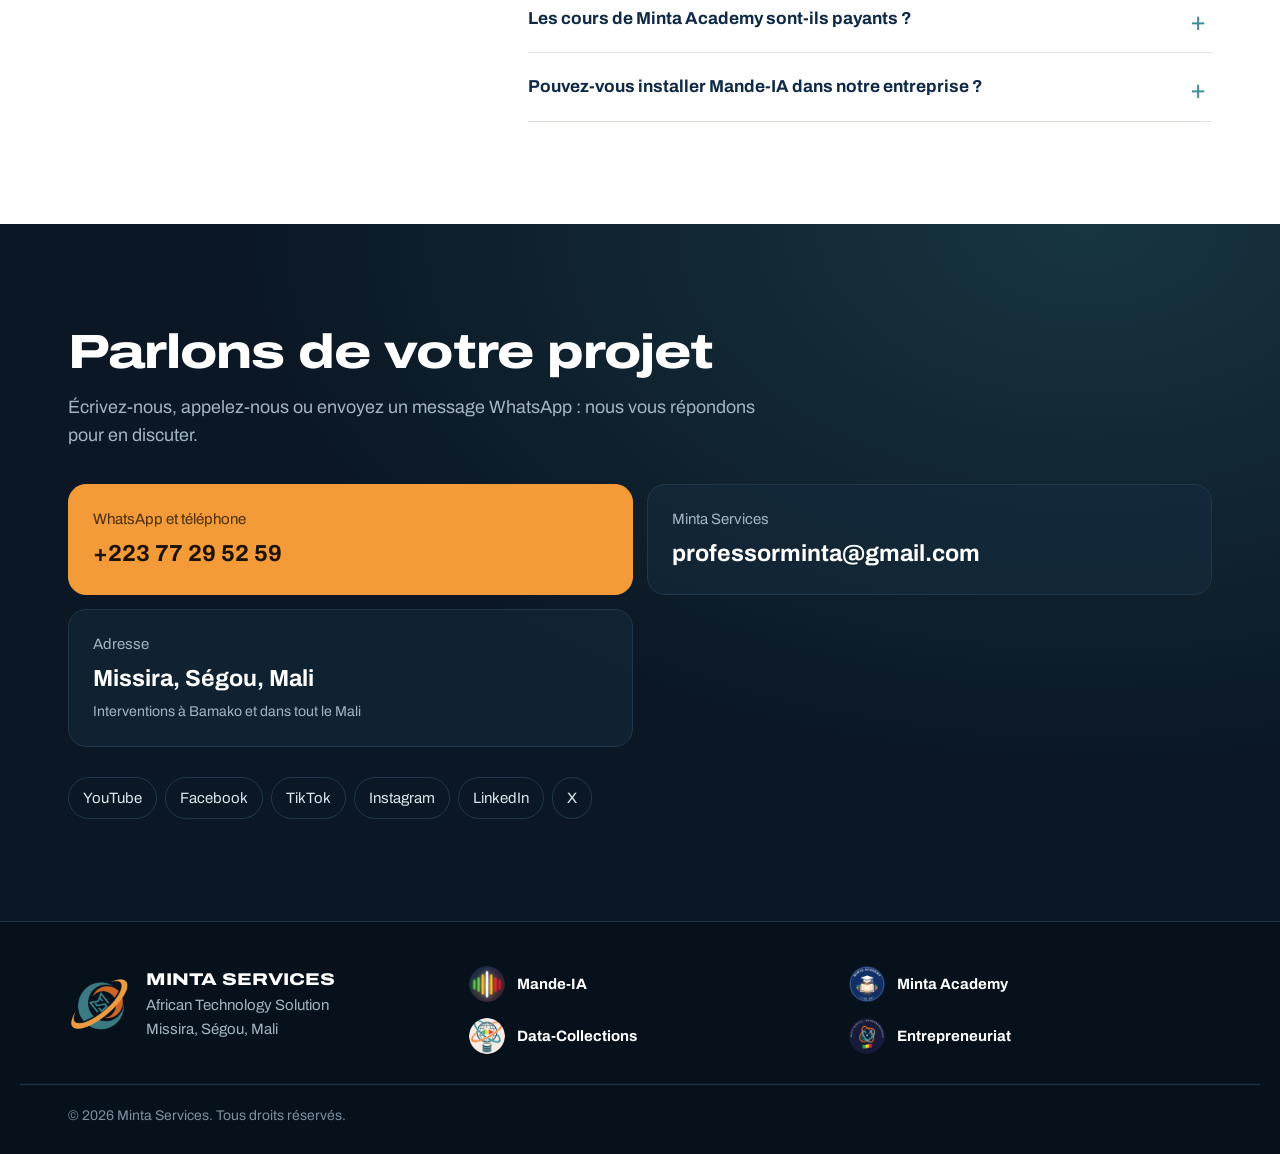
==== commit db0fed0a: "Accueil : Minta Services au pluriel, Entrepreneuriat en français, 10 modules en 12 séances Co-Author" ====
--- a/site/index.html
+++ b/site/index.html
@@ -84,7 +84,7 @@
       </ul>
     </div>
     <div class="hero-art hero-logo">
-      <img src="assets/images/logo-minta-services-complet.webp" alt="Logo Minta Service, African Technology Solution" width="960" height="654" fetchpriority="high">
+      <img src="assets/images/logo-minta-services-complet.webp" alt="Logo Minta Services, African Technology Solution" width="960" height="654" fetchpriority="high">
     </div>
   </div>
 </section>
@@ -207,7 +207,7 @@
         <img class="brand-logo" src="assets/logos/minta-academy.webp" alt="Logo Minta Academy" width="320" height="320" loading="lazy">
         <div class="brand-body">
           <h3>Minta Academy</h3>
-          <p>Les cours en ligne, gratuits et ouverts : 10 modules pratiques, du nom de domaine au serveur, jusqu'à l'intelligence artificielle qui tourne sur votre machine. Et la formation à Bamako avec un formateur : 12 séances du 7 au 24 décembre 2026, 75 000 FCFA.</p>
+          <p>Les cours en ligne, gratuits et ouverts : 10 modules pratiques, du nom de domaine au serveur, jusqu'à l'intelligence artificielle qui tourne sur votre machine. Et la formation à Bamako avec un formateur : ces modules et plus encore en 12 séances, du 7 au 24 décembre 2026, 75 000 FCFA.</p>
           <ul class="brand-links">
             <li><a href="academy/">mintaservices.com/academy</a></li>
             <li><a href="academy/bamako.html">Formation à Bamako : dates et inscription</a></li>
@@ -225,7 +225,7 @@
         </div>
       </article>
       <article class="brand-card" id="entrepreneuriat">
-        <img class="brand-logo" src="assets/logos/entrepreneurship.webp" alt="Logo Minta Service Entrepreneurship" width="320" height="320" loading="lazy">
+        <img class="brand-logo" src="assets/logos/entrepreneurship.webp" alt="Logo Minta Entrepreneurship" width="320" height="320" loading="lazy">
         <div class="brand-body">
           <h3>Minta Entrepreneurship</h3>
           <p>L'accompagnement des jeunes entrepreneurs maliens : de l'idée au premier client, avec les outils numériques qui font la différence.</p>
@@ -401,7 +401,7 @@
       <li><img src="assets/logos/mande-ia.webp" alt="" width="36" height="36" loading="lazy"><span><a href="https://ia.mintaservices.com">Mande-IA</a></span></li>
       <li><img src="assets/logos/minta-academy.webp" alt="" width="36" height="36" loading="lazy"><span><a href="academy/">Minta Academy</a></span></li>
       <li><img src="assets/logos/data-collections.webp" alt="" width="36" height="36" loading="lazy"><span><a href="https://data.mintaservices.com">Data-Collections</a></span></li>
-      <li><img src="assets/logos/entrepreneurship.webp" alt="" width="36" height="36" loading="lazy"><span><a href="entrepreneuriat/">Entrepreneurship</a></span></li>
+      <li><img src="assets/logos/entrepreneurship.webp" alt="" width="36" height="36" loading="lazy"><span><a href="entrepreneuriat/">Entrepreneuriat</a></span></li>
     </ul>
   </div>
   <p class="wrap copy">© <span id="annee">2026</span> Minta Services. Tous droits réservés.</p>
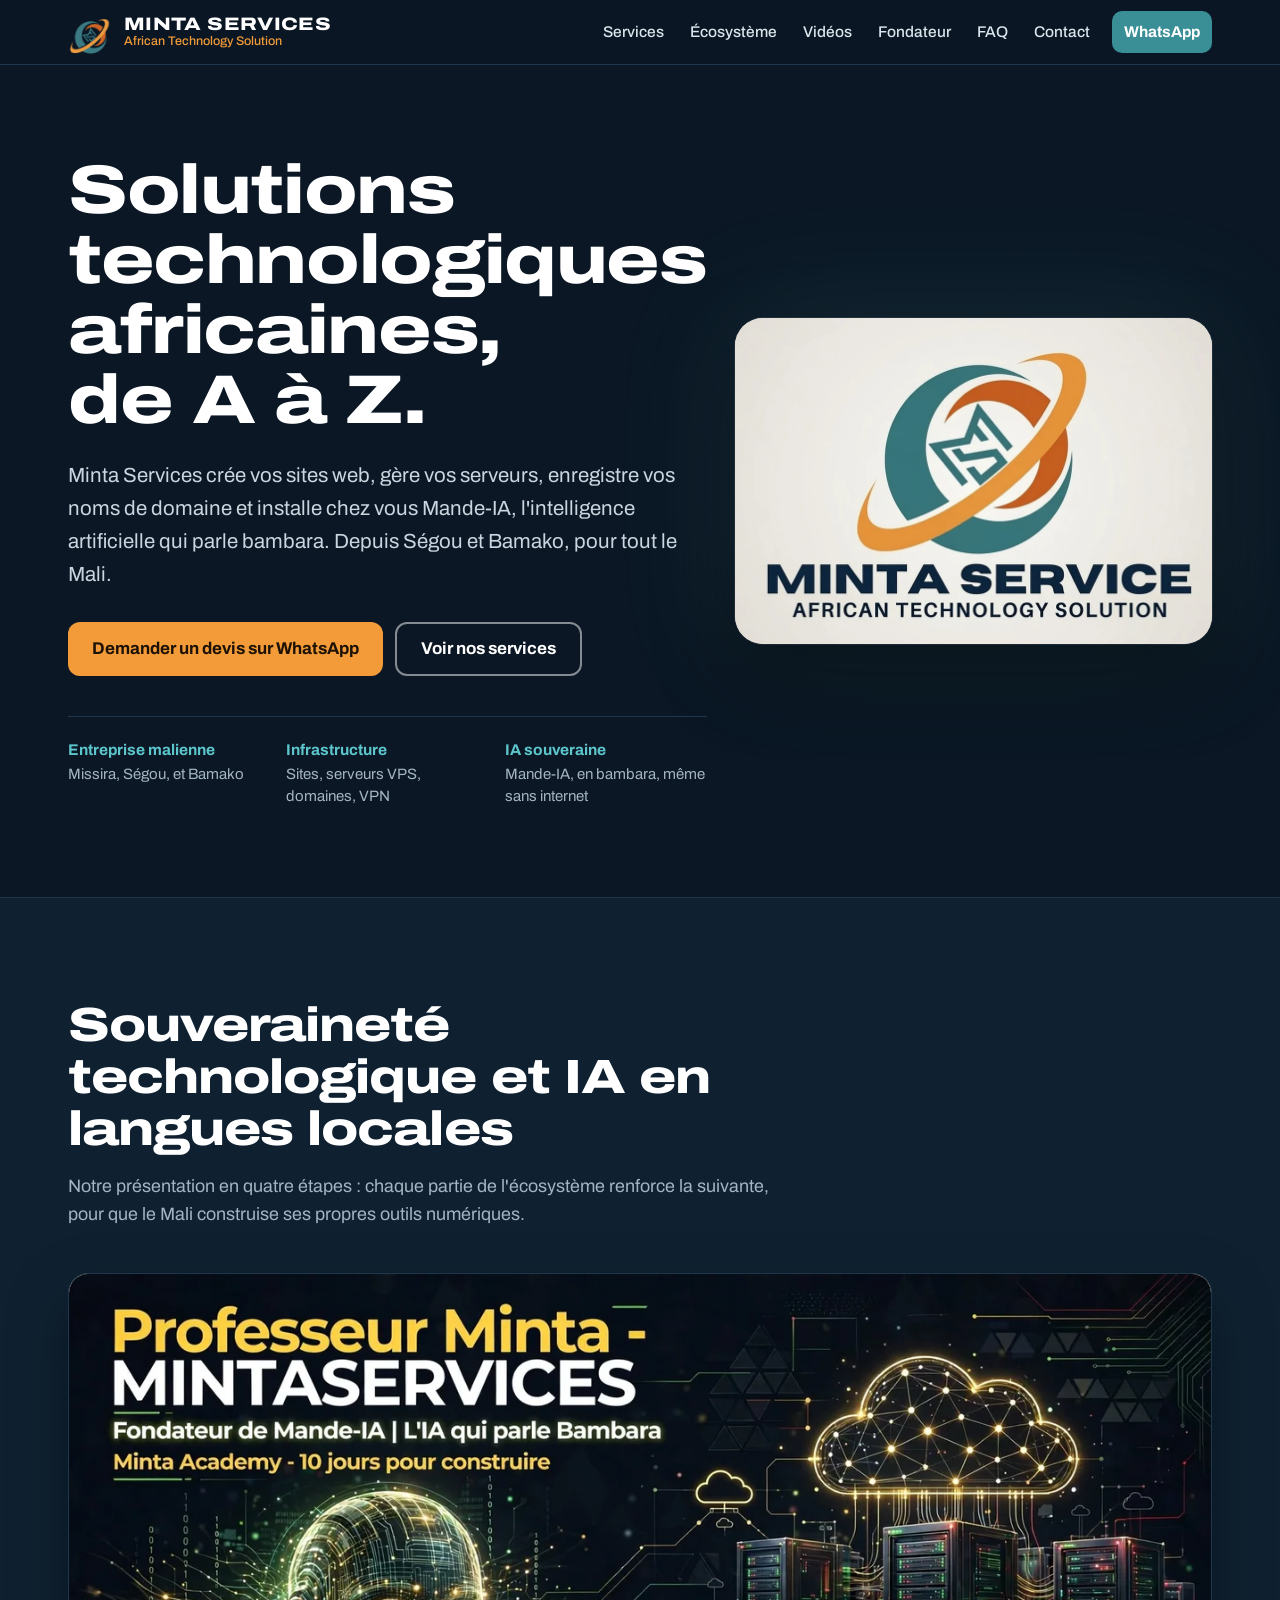
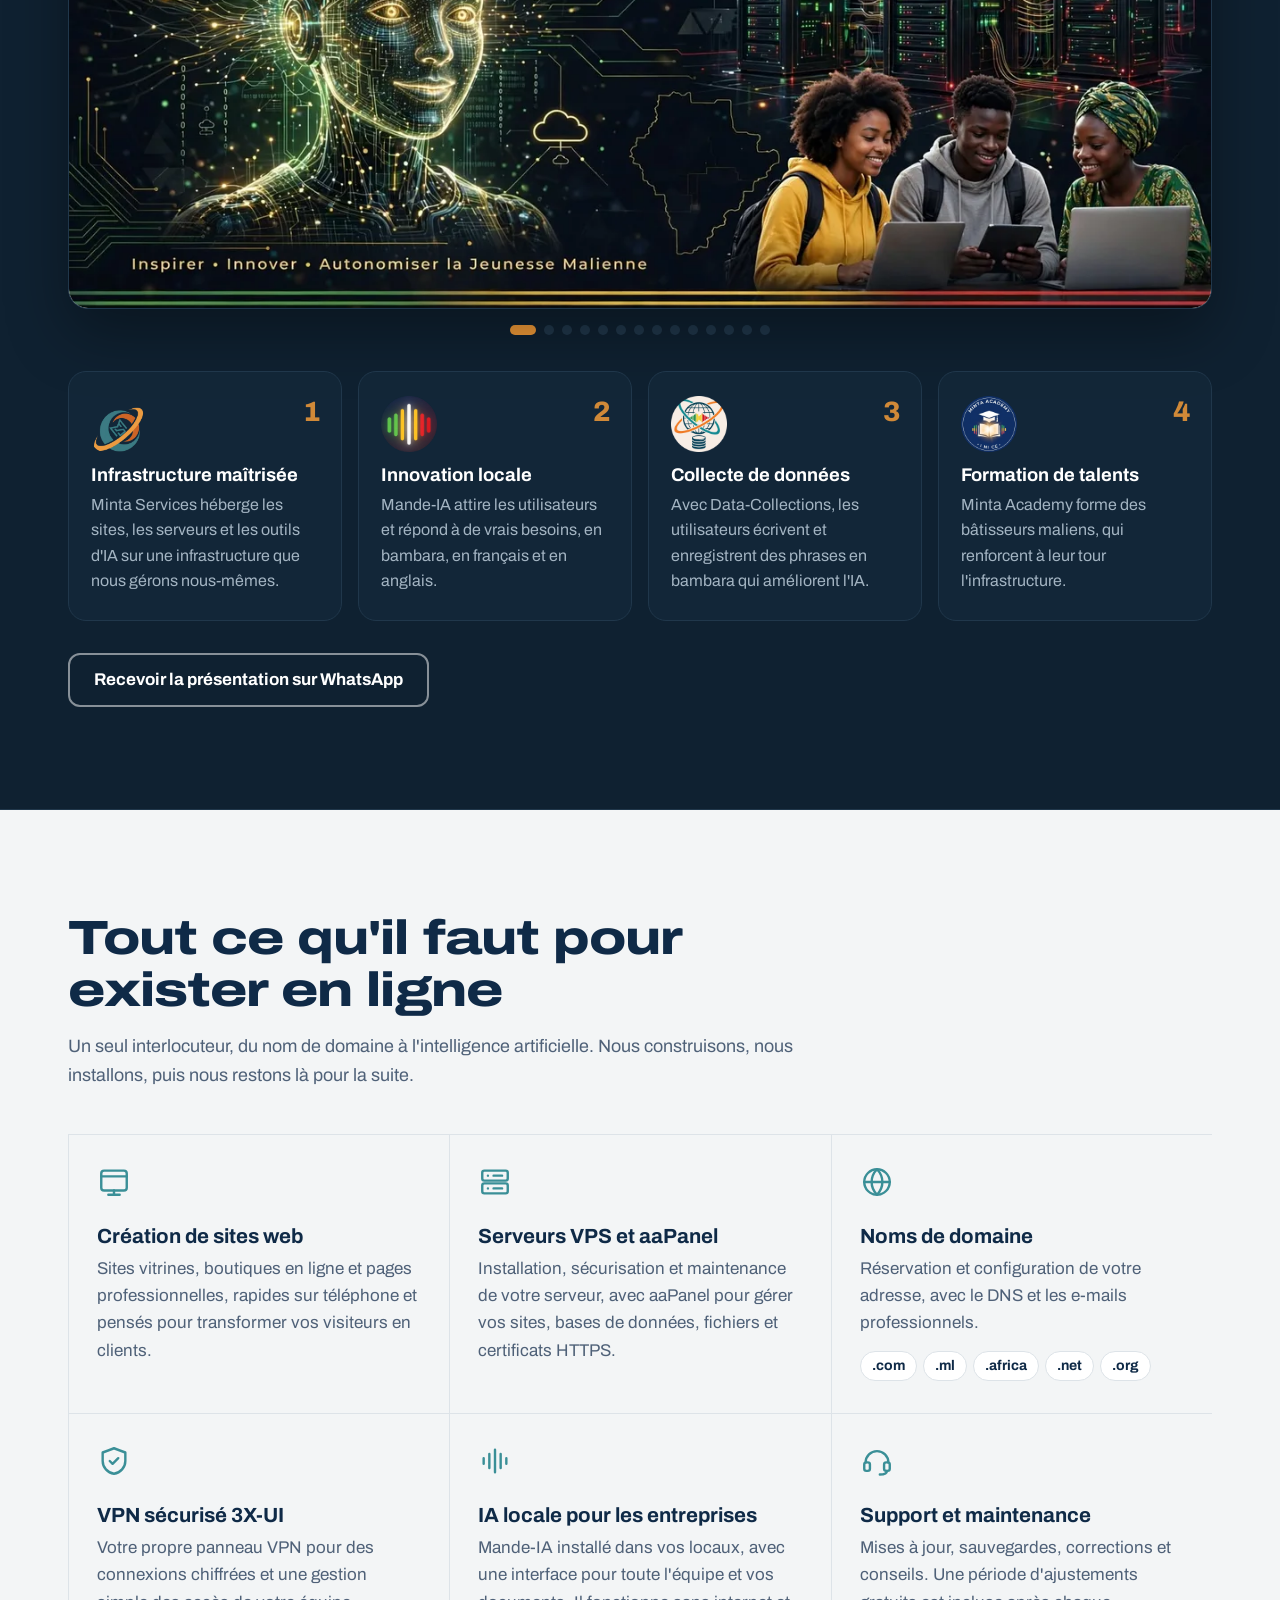
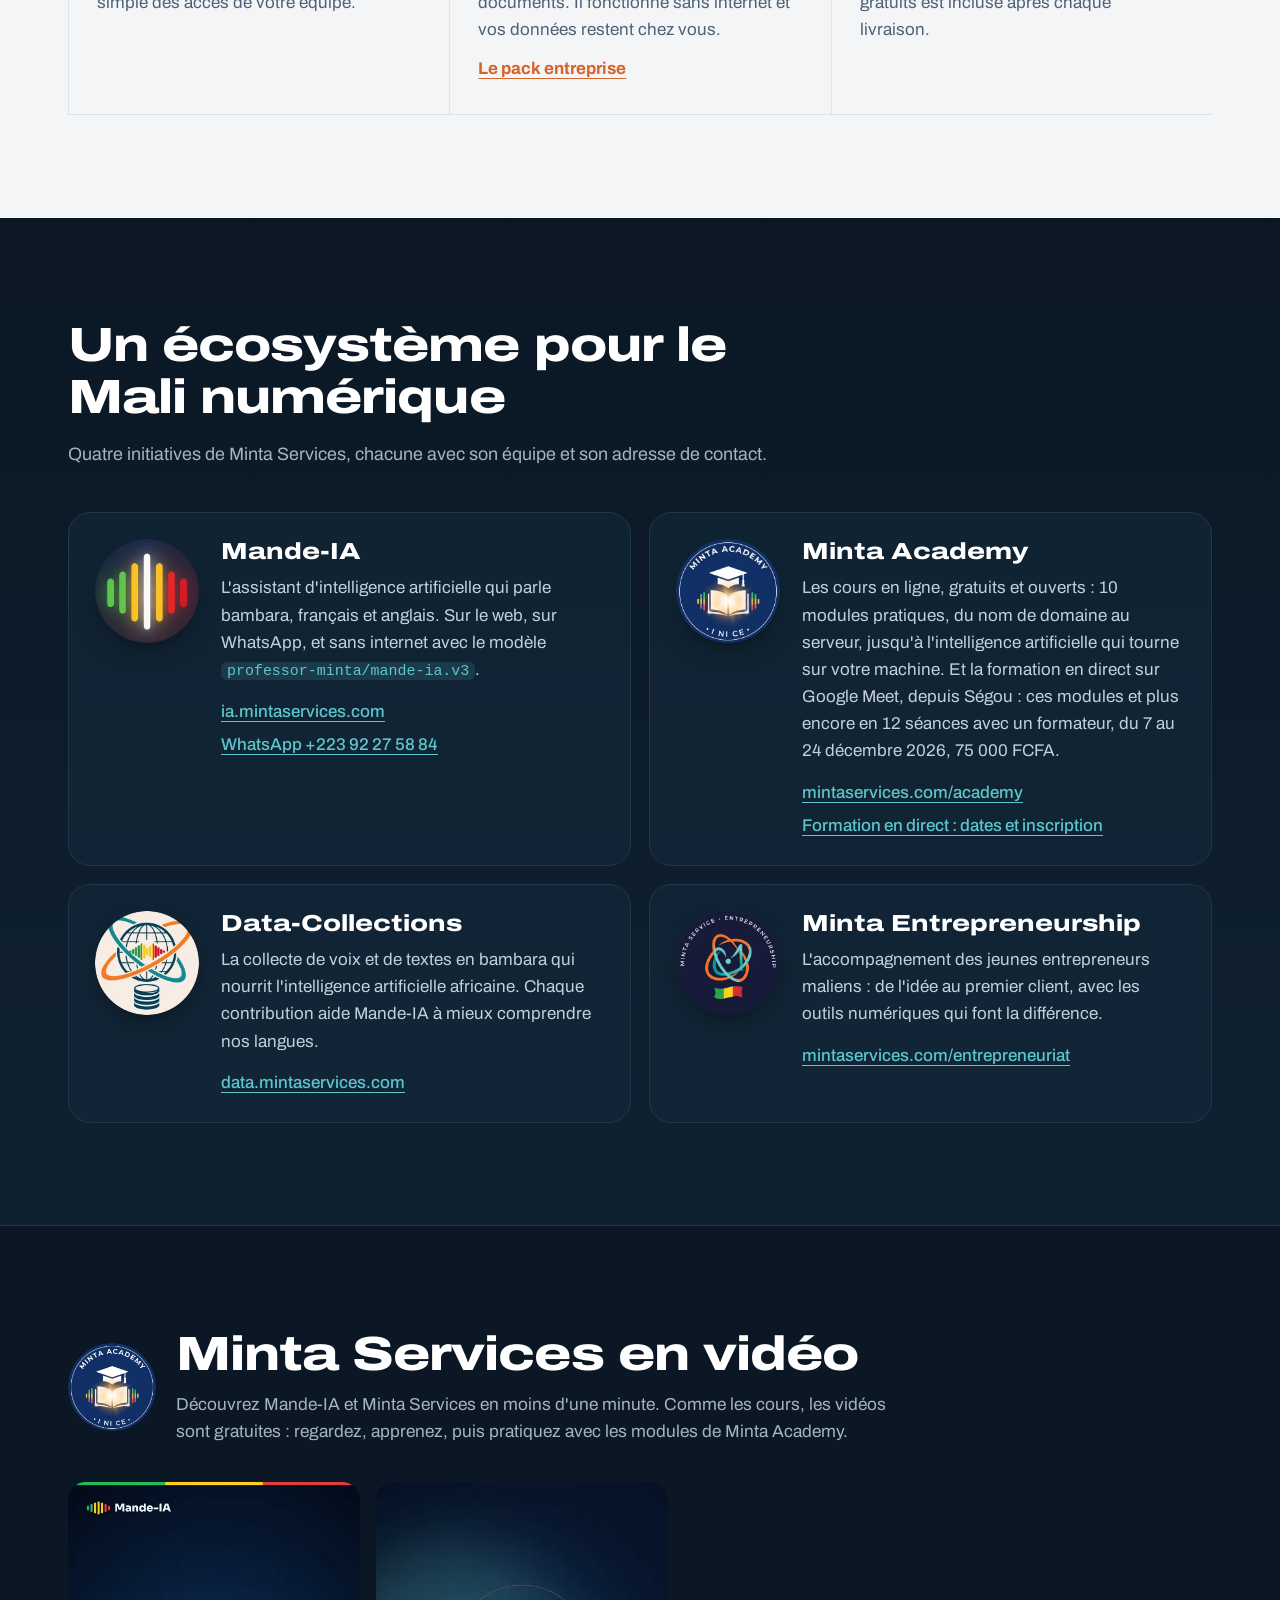
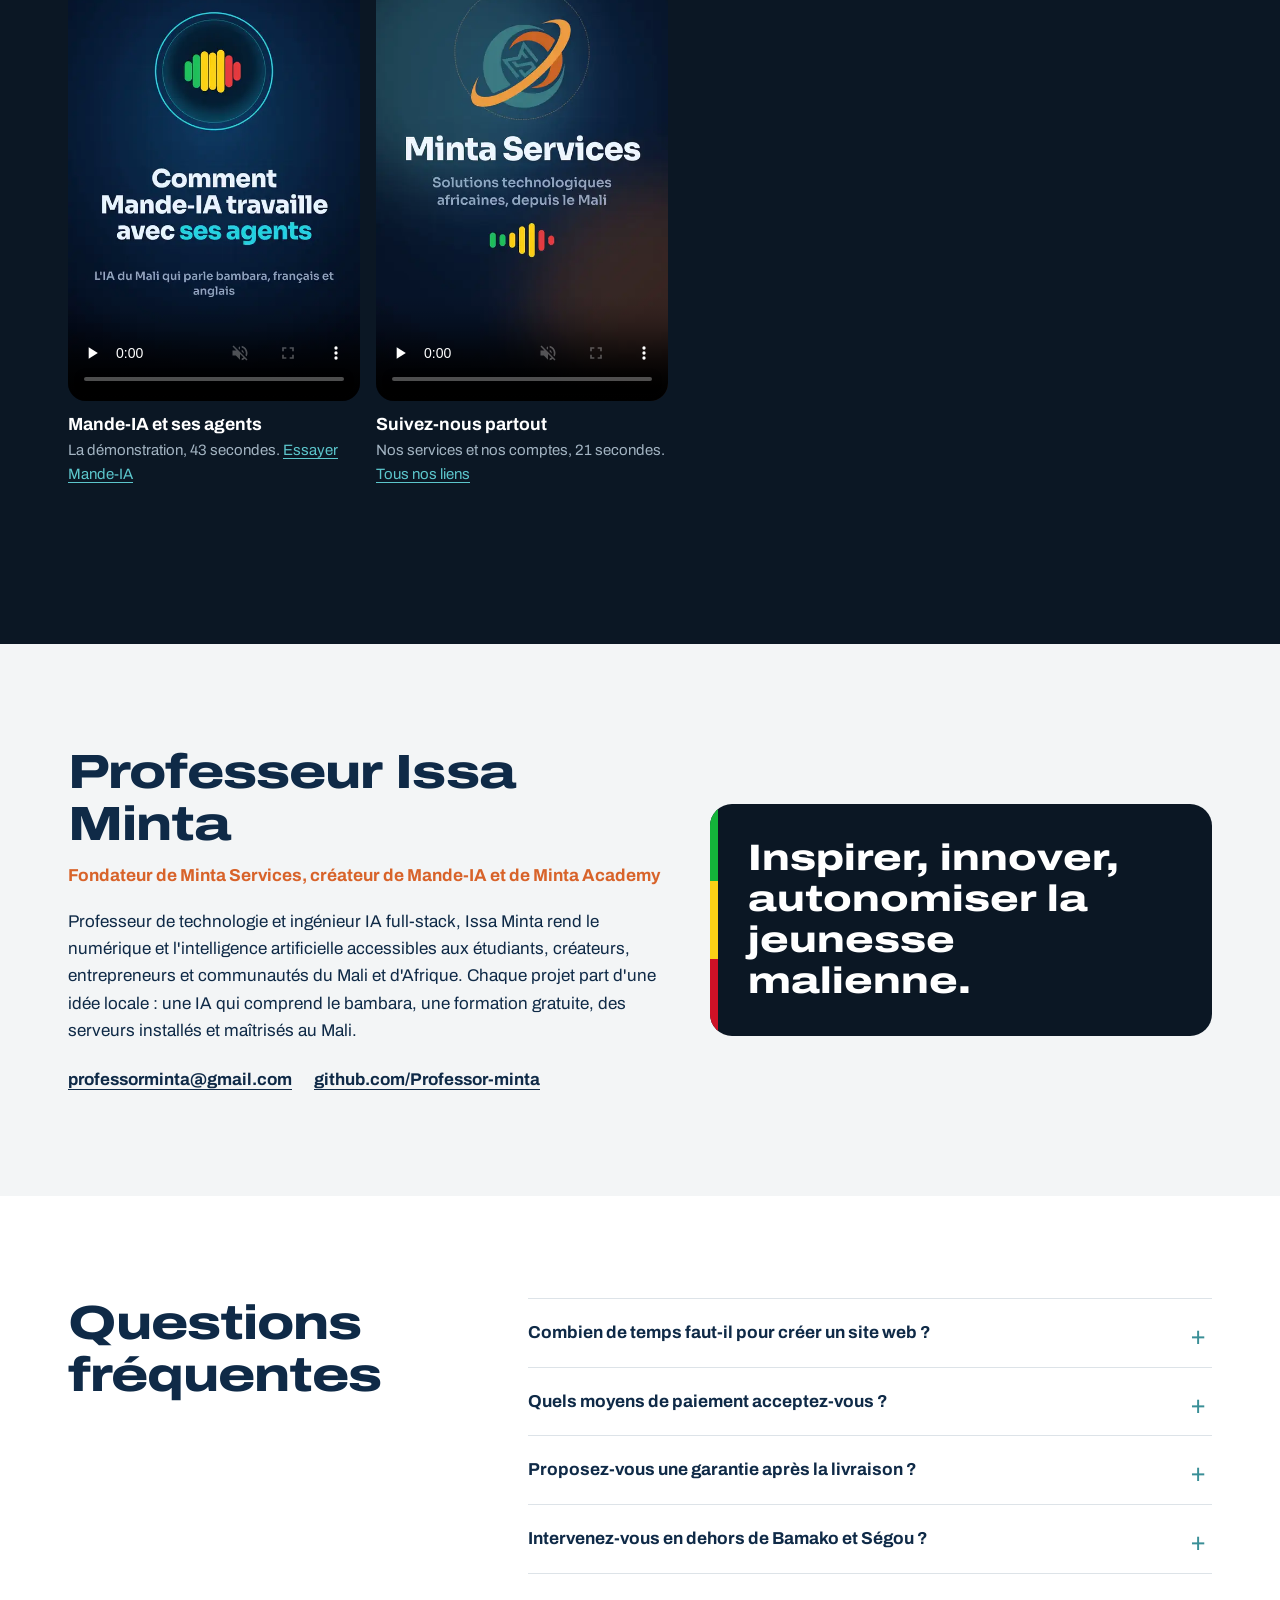
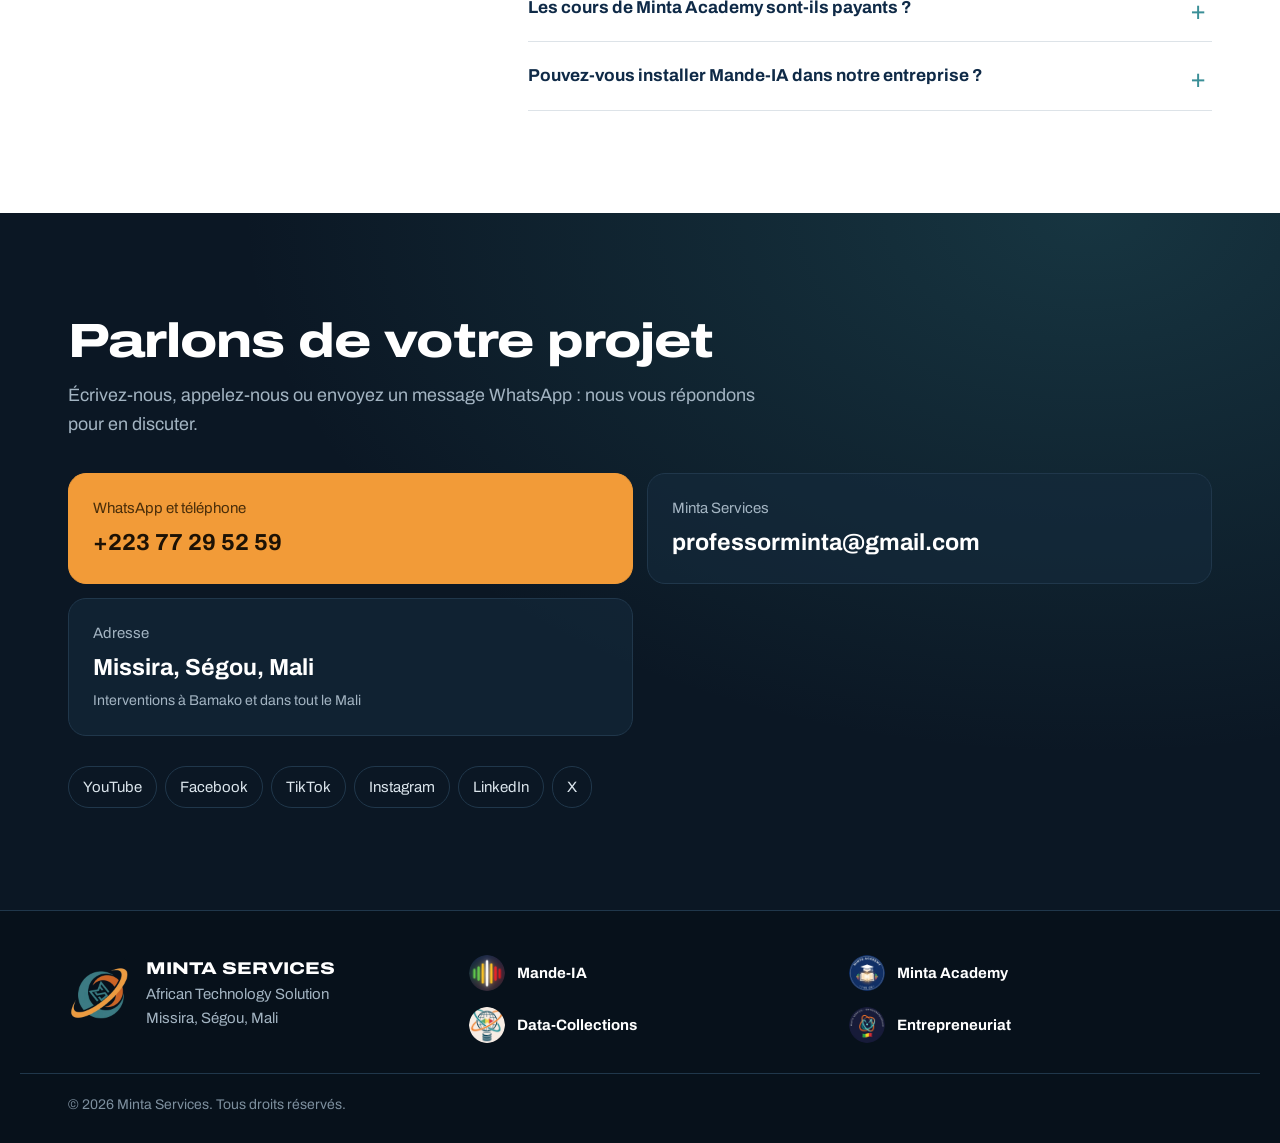
==== commit 8359aad2: "Formation en direct depuis Ségou au lieu de Bamako Co-Authored-By: Claude Opus 5.5 <noreply@anthropi" ====
--- a/site/index.html
+++ b/site/index.html
@@ -207,10 +207,10 @@
         <img class="brand-logo" src="assets/logos/minta-academy.webp" alt="Logo Minta Academy" width="320" height="320" loading="lazy">
         <div class="brand-body">
           <h3>Minta Academy</h3>
-          <p>Les cours en ligne, gratuits et ouverts : 10 modules pratiques, du nom de domaine au serveur, jusqu'à l'intelligence artificielle qui tourne sur votre machine. Et la formation à Bamako avec un formateur : ces modules et plus encore en 12 séances, du 7 au 24 décembre 2026, 75 000 FCFA.</p>
+          <p>Les cours en ligne, gratuits et ouverts : 10 modules pratiques, du nom de domaine au serveur, jusqu'à l'intelligence artificielle qui tourne sur votre machine. Et la formation en direct sur Google Meet, depuis Ségou : ces modules et plus encore en 12 séances avec un formateur, du 7 au 24 décembre 2026, 75 000 FCFA.</p>
           <ul class="brand-links">
             <li><a href="academy/">mintaservices.com/academy</a></li>
-            <li><a href="academy/bamako.html">Formation à Bamako : dates et inscription</a></li>
+            <li><a href="academy/bamako.html">Formation en direct : dates et inscription</a></li>
           </ul>
         </div>
       </article>
@@ -244,7 +244,7 @@
       <img src="assets/logos/minta-academy.webp" alt="" width="88" height="88" loading="lazy">
       <div>
         <h2 id="videos-titre">Minta Services en vidéo</h2>
-        <p>Découvrez Mande-IA et la formation à Bamako en moins d'une minute. Comme les cours, les vidéos sont gratuites : regardez, apprenez, puis pratiquez avec les modules de Minta Academy.</p>
+        <p>Découvrez Mande-IA et Minta Services en moins d'une minute. Comme les cours, les vidéos sont gratuites : regardez, apprenez, puis pratiquez avec les modules de Minta Academy.</p>
       </div>
     </div>
 
@@ -255,13 +255,6 @@
         </video>
         <h3>Mande-IA et ses agents</h3>
         <p>La démonstration, 43 secondes. <a href="https://ia.mintaservices.com" target="_blank" rel="noopener">Essayer Mande-IA</a></p>
-      </article>
-      <article class="short">
-        <video controls playsinline muted preload="none" width="720" height="1280" poster="assets/videos/minta-academy-formation-bamako.webp" aria-label="Minta Academy : la formation à Bamako">
-          <source src="assets/videos/minta-academy-formation-bamako.mp4" type="video/mp4">
-        </video>
-        <h3>La formation à Bamako</h3>
-        <p>12 séances, du 7 au 24 décembre 2026. <a href="academy/bamako.html">Dates, prix et inscription</a></p>
       </article>
       <article class="short">
         <video controls playsinline muted preload="none" width="720" height="1280" poster="assets/videos/minta-services-tous-nos-comptes.webp" aria-label="Minta Services : nos services et nos comptes">
@@ -353,7 +346,7 @@
       </details>
       <details>
         <summary>Les cours de Minta Academy sont-ils payants ?</summary>
-        <p>Les cours en ligne sont gratuits : 10 modules sur <a href="academy/">mintaservices.com/academy</a>, sans inscription, et les vidéos aussi. La formation à Bamako avec un formateur est payante : 12 séances du 7 au 24 décembre 2026, du lundi au jeudi de 18 h à 20 h, 75 000 FCFA (50 000 FCFA pour les étudiants), 15 places. Voir <a href="academy/bamako.html">le programme et l'inscription</a>.</p>
+        <p>Les cours en ligne sont gratuits : 10 modules sur <a href="academy/">mintaservices.com/academy</a>, sans inscription, et les vidéos aussi. La formation en direct avec un formateur, sur Google Meet depuis Ségou, est payante : 12 séances du 7 au 24 décembre 2026, du lundi au jeudi de 18 h à 20 h, 75 000 FCFA (50 000 FCFA pour les étudiants), 15 places. Voir <a href="academy/bamako.html">le programme et l'inscription</a>.</p>
       </details>
       <details>
         <summary>Pouvez-vous installer Mande-IA dans notre entreprise ?</summary>
--- a/site/assets/css/site.css
+++ b/site/assets/css/site.css
@@ -123,7 +123,7 @@
 .videos-head p { margin: 10px 0 0; color: var(--mute-d); font-size: 1.08rem; }
 @media (max-width: 560px) { .videos-head { flex-direction: column; align-items: flex-start; } .videos-head img { width: 72px; height: 72px; } }
 .shorts { display: grid; grid-auto-flow: column; grid-auto-columns: min(64vw, 260px); gap: 16px; overflow-x: auto; scroll-snap-type: x mandatory; padding-bottom: 8px; margin-bottom: 48px; }
-@media (min-width: 760px) { .shorts { grid-auto-flow: row; grid-template-columns: repeat(3, minmax(0, 1fr)); overflow: visible; max-width: 880px; } }
+@media (min-width: 760px) { .shorts { grid-auto-flow: row; grid-template-columns: repeat(2, minmax(0, 1fr)); overflow: visible; max-width: 600px; } }
 .short { scroll-snap-align: start; min-width: 0; }
 .short video { display: block; width: 100%; height: auto; aspect-ratio: 9 / 16; border-radius: 18px; background: var(--night-3); object-fit: cover; }
 .short h3 { font-size: 1.1rem; margin: 14px 0 4px; }
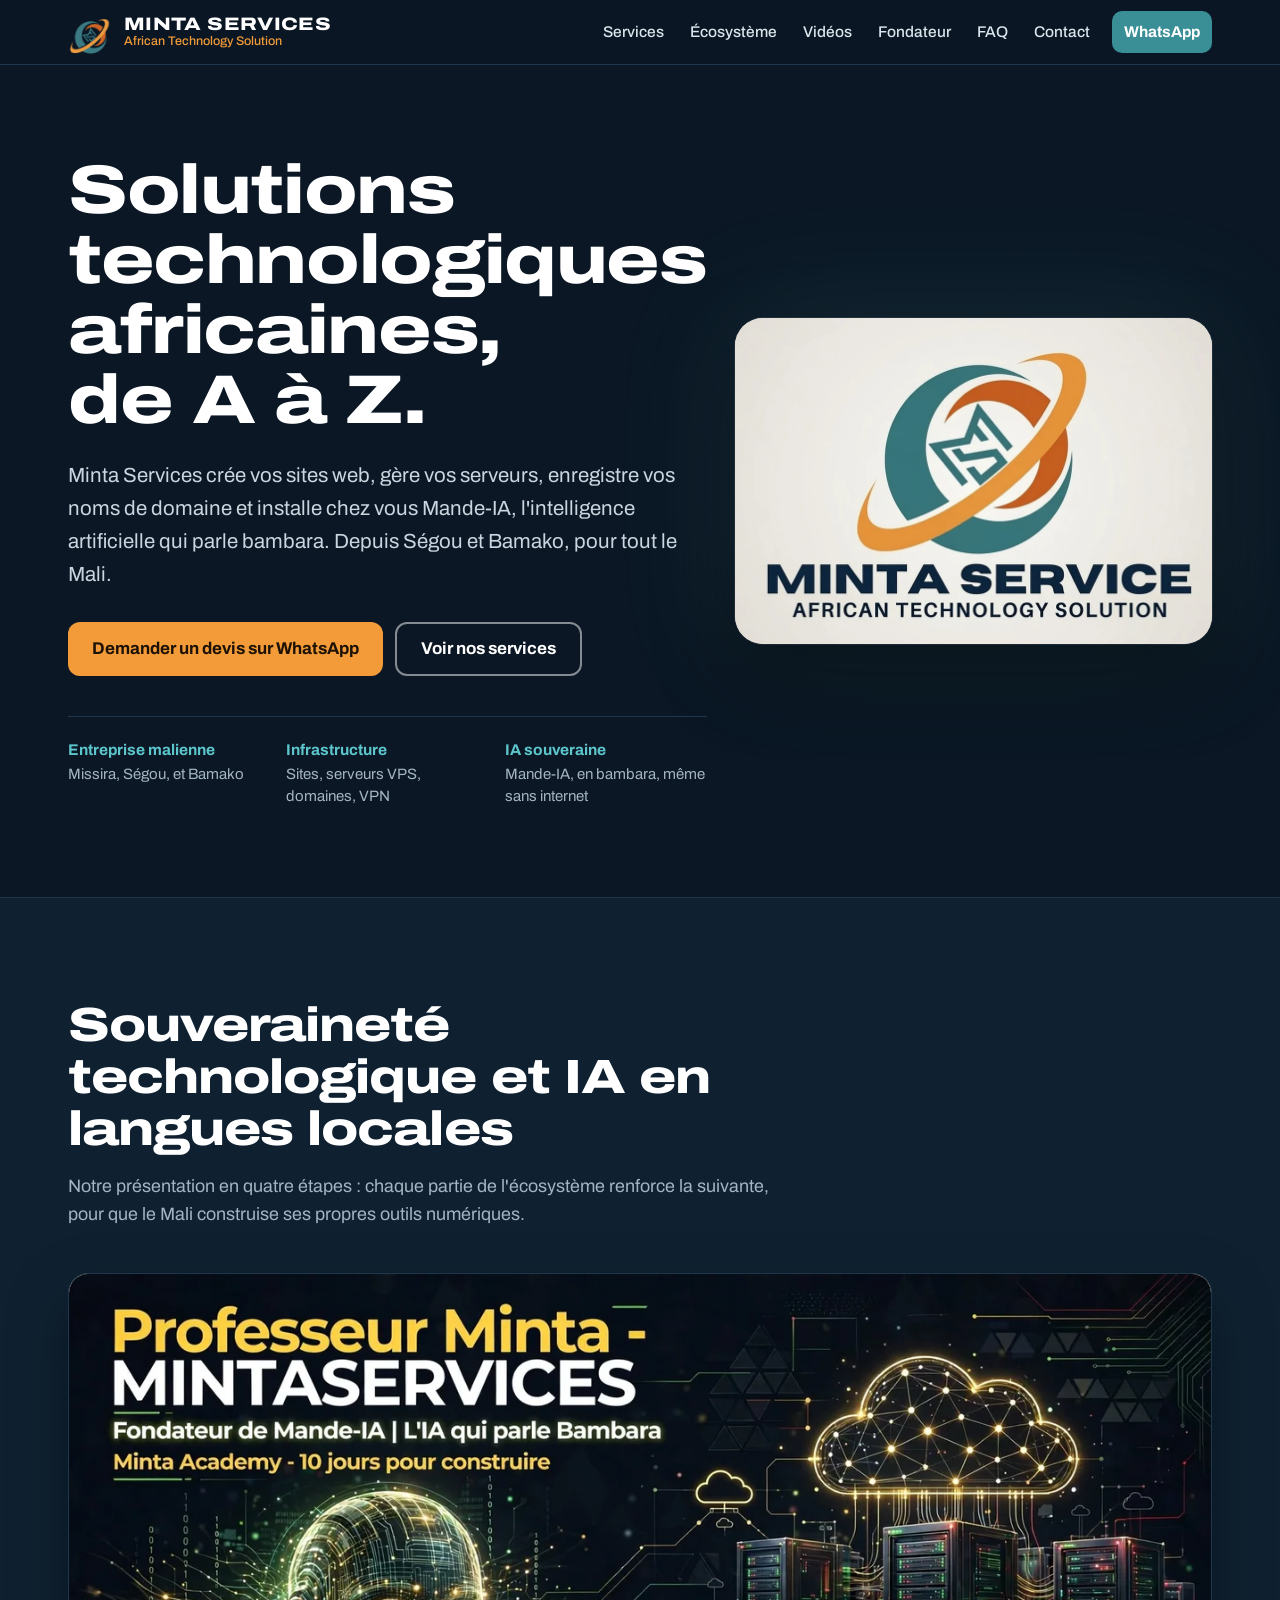
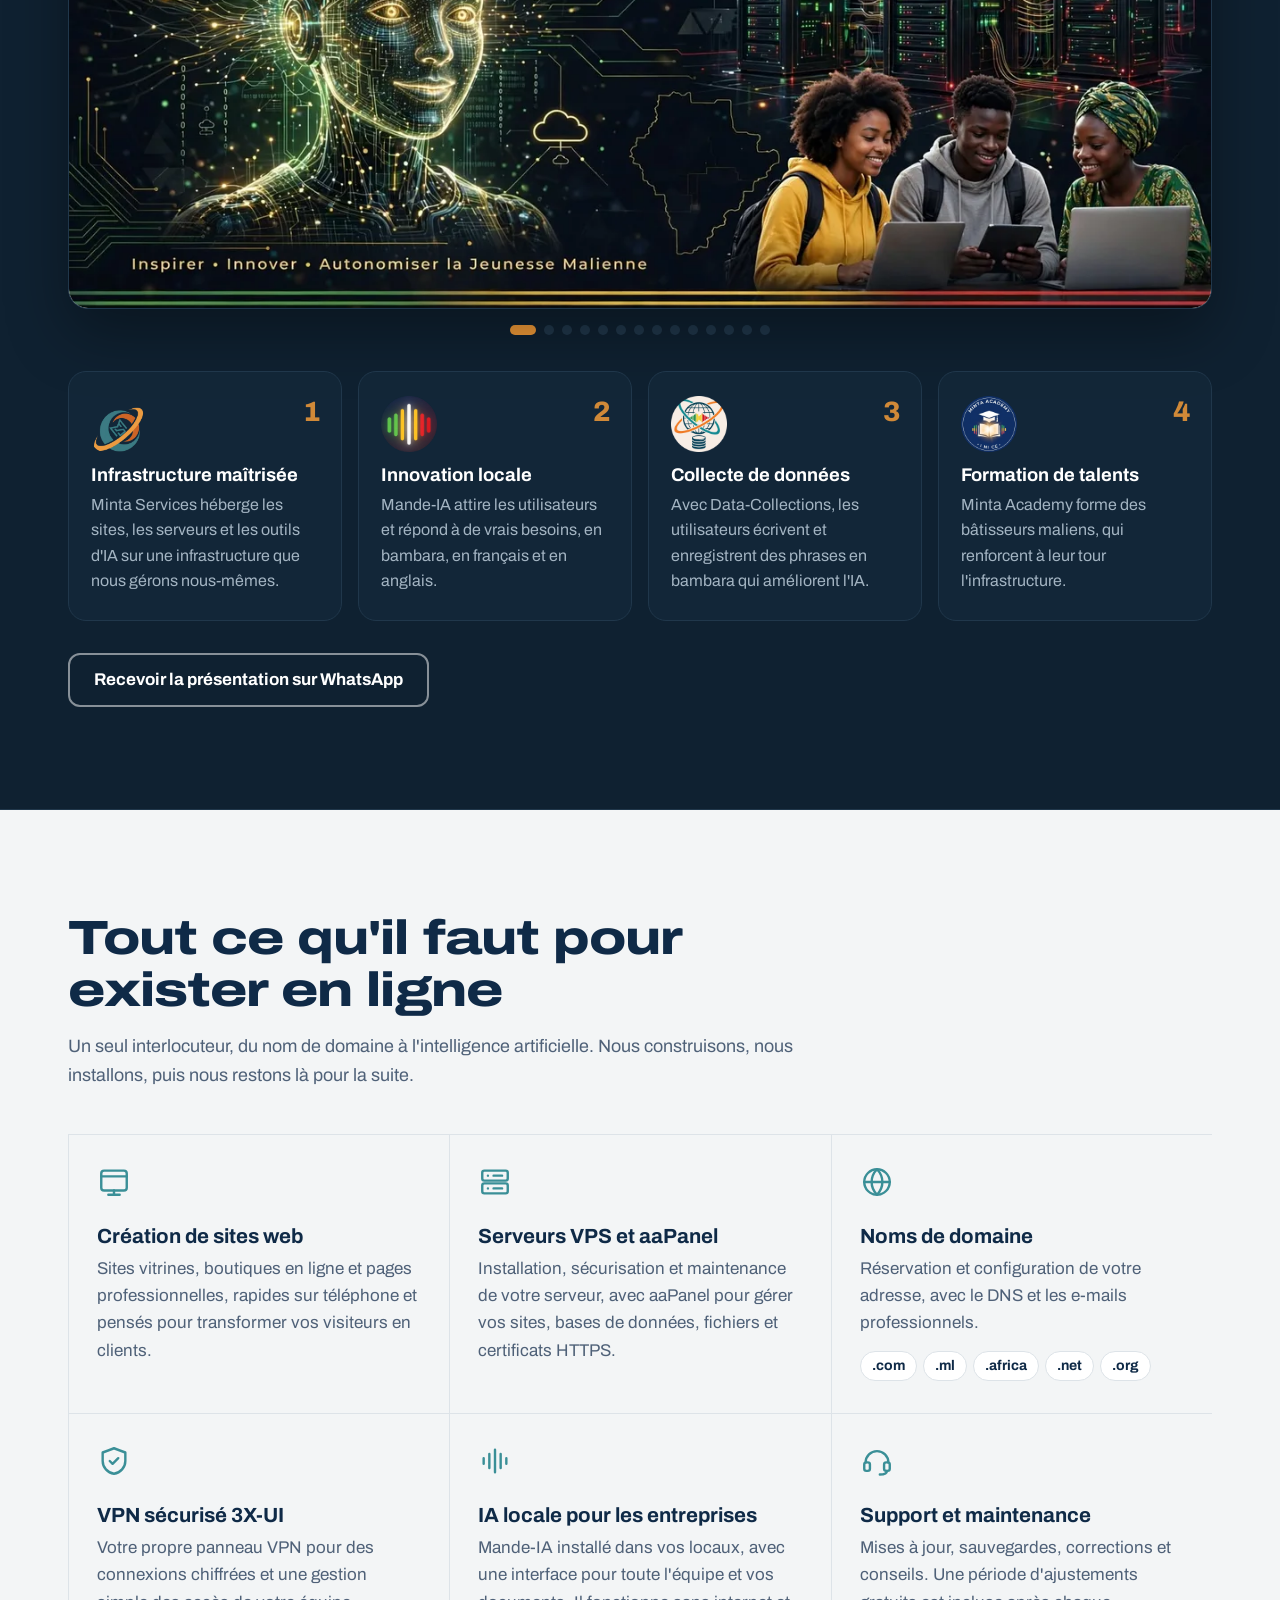
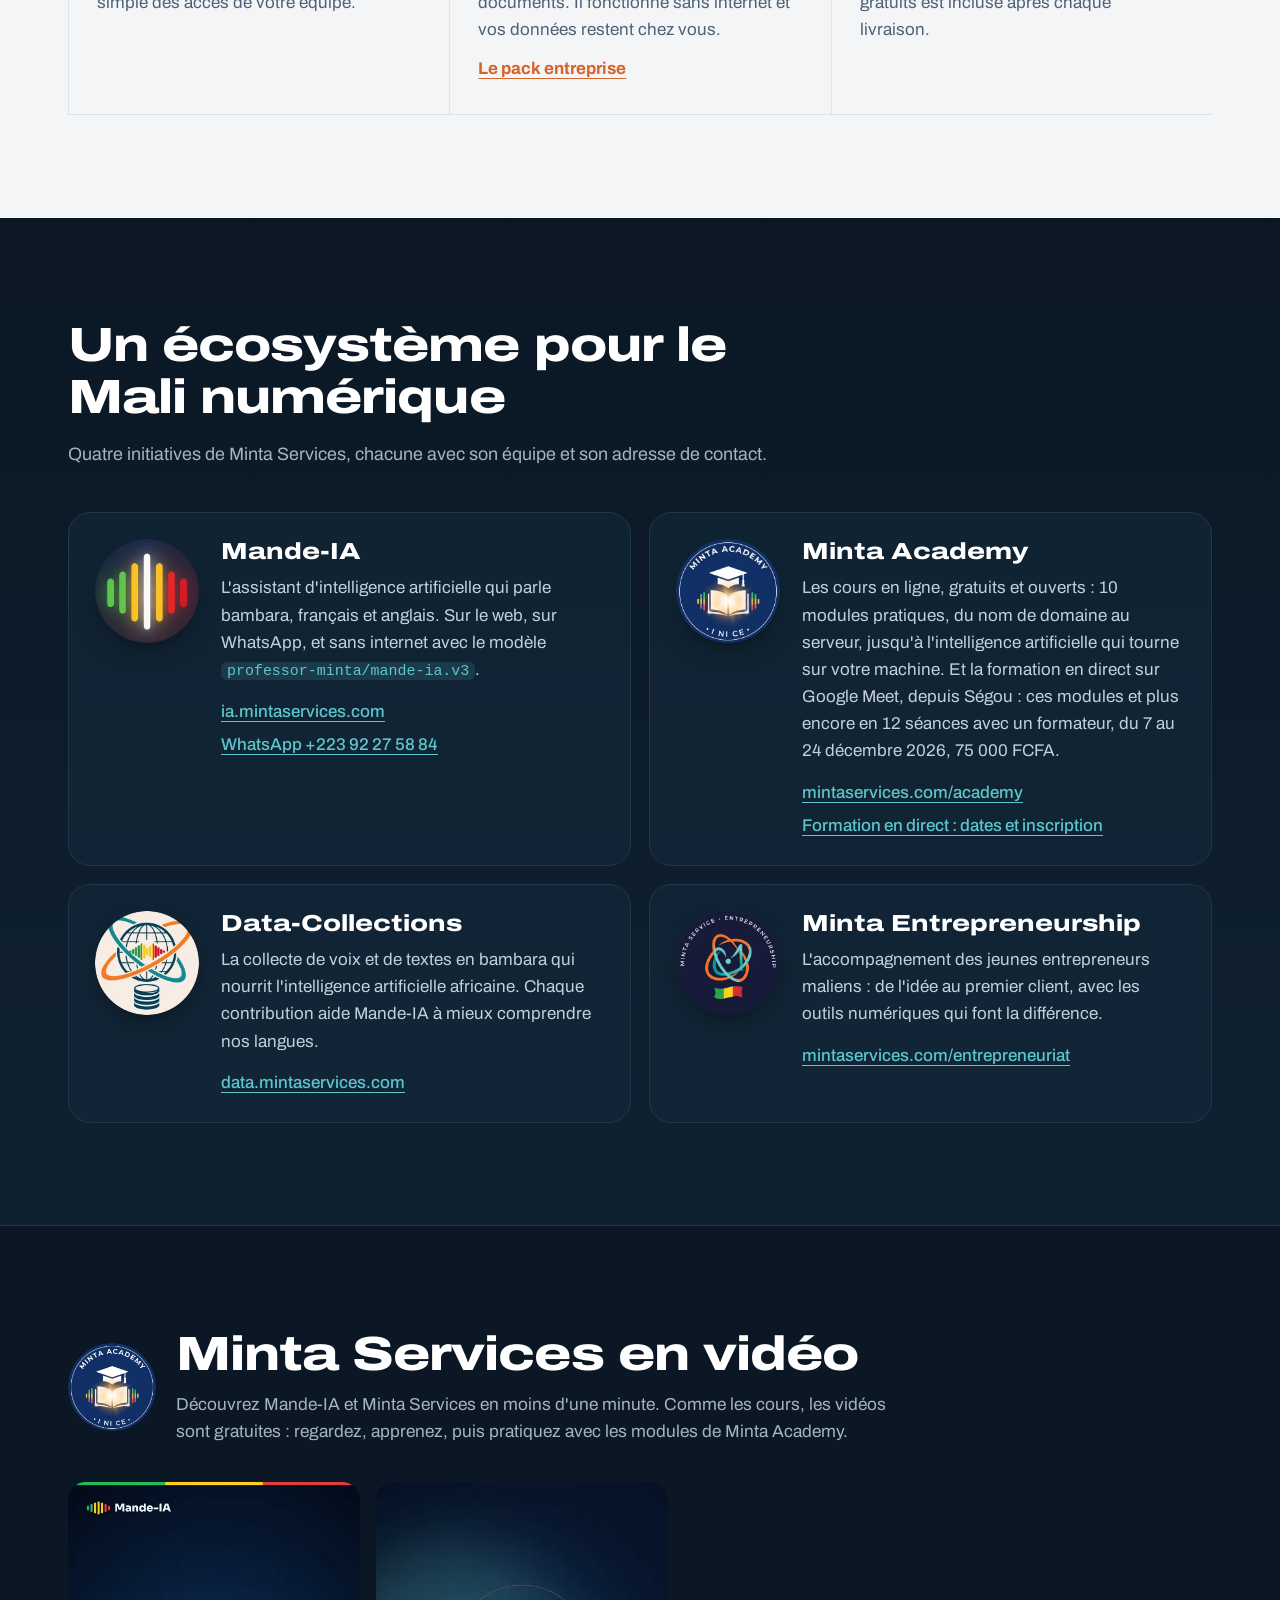
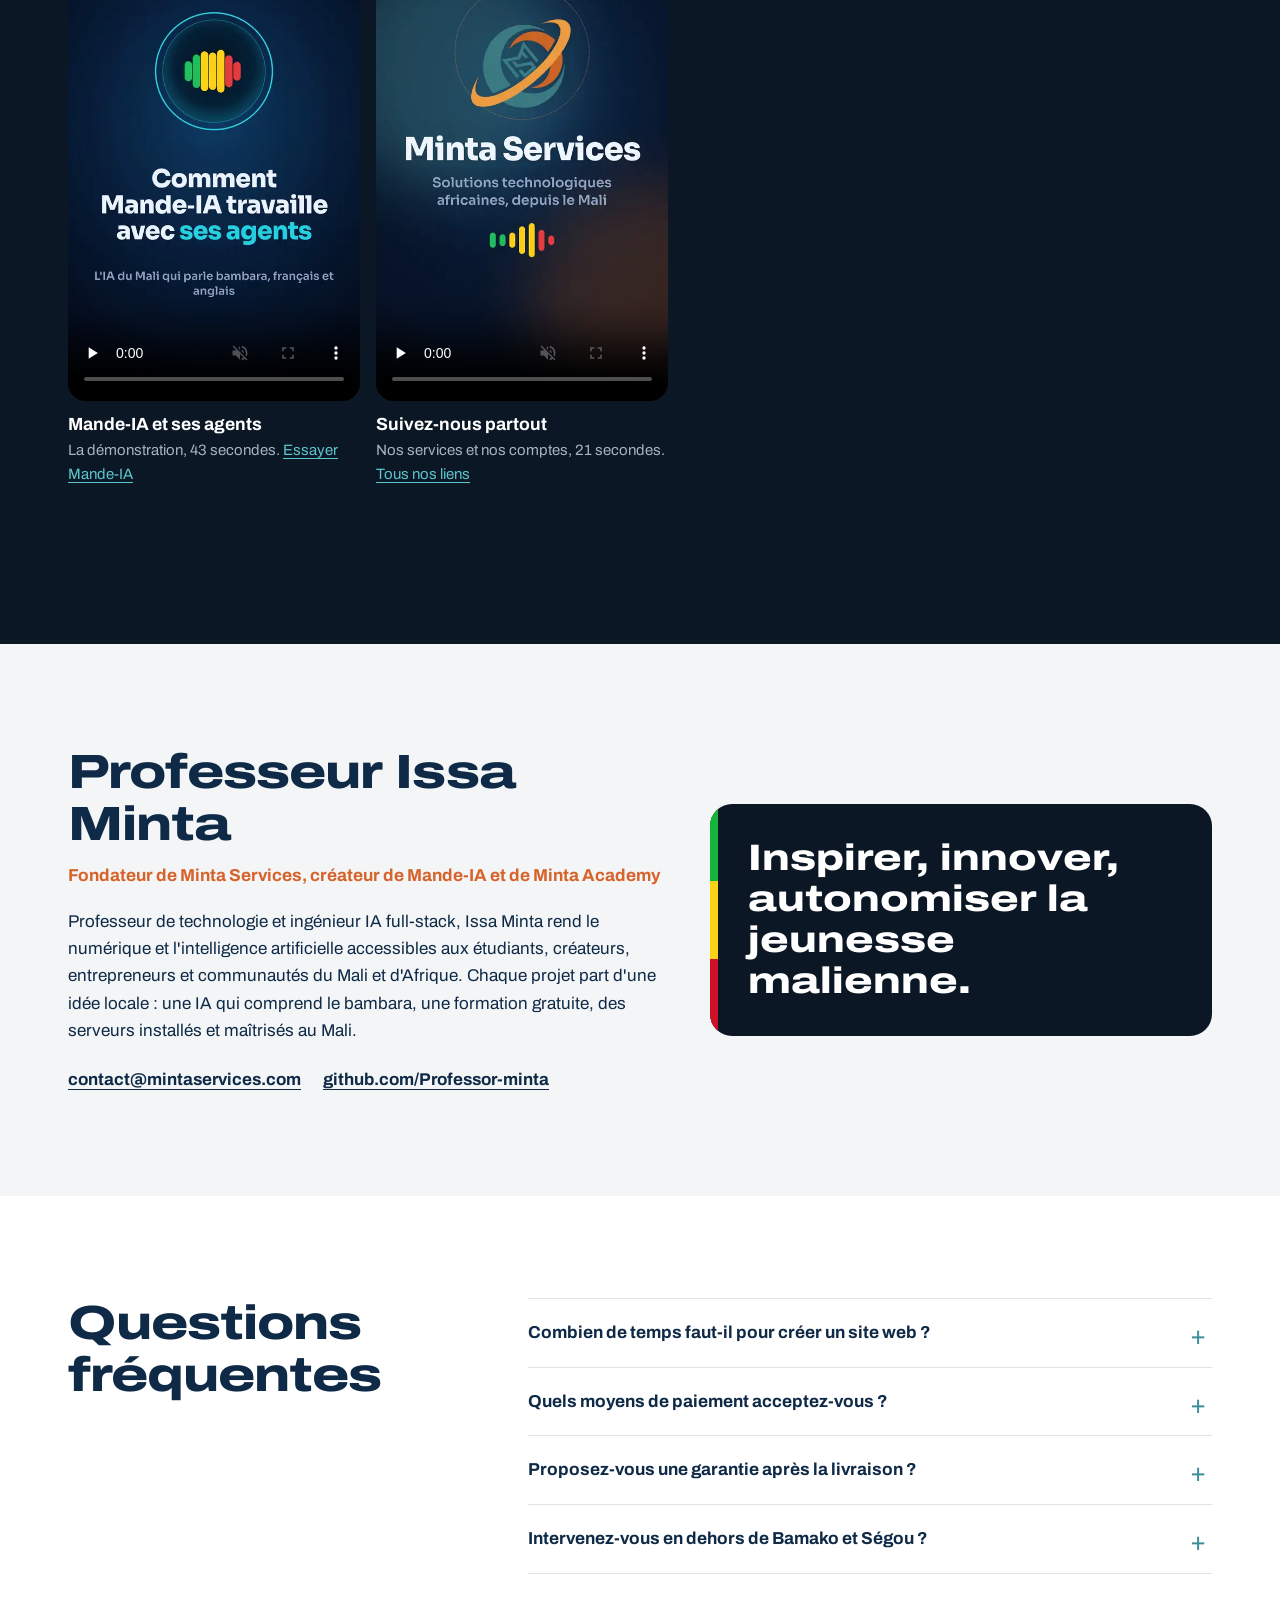
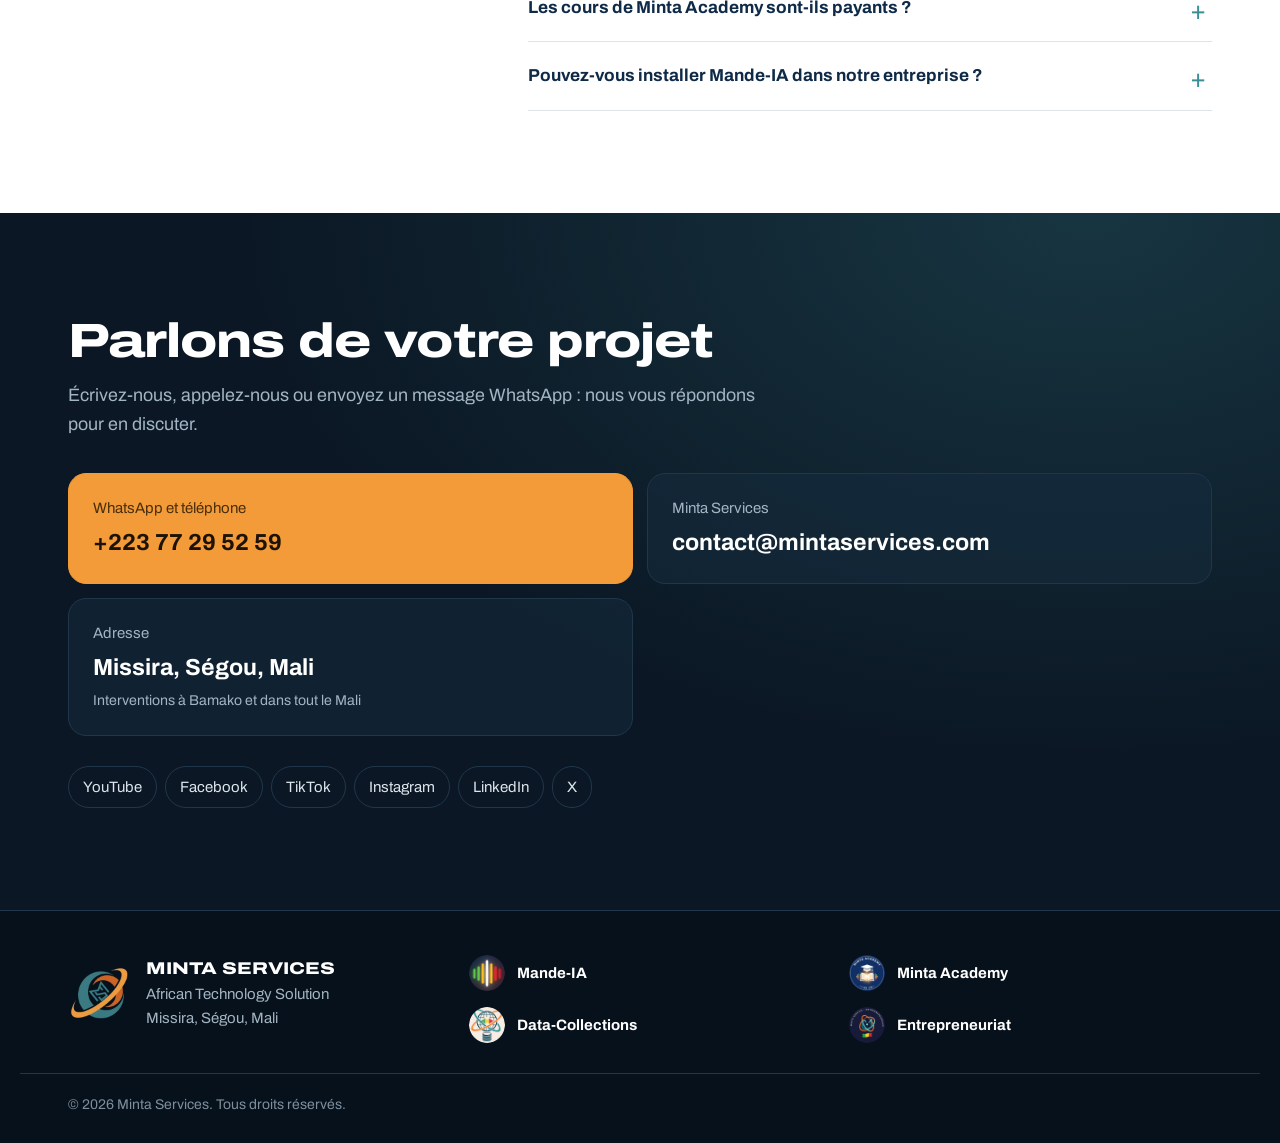
==== commit 2959838c: "Contact public : contact@mintaservices.com au lieu de l'adresse Gmail Co-Authored-By: Claude Opus 5." ====
--- a/site/index.html
+++ b/site/index.html
@@ -27,9 +27,9 @@
   "slogan": "African Technology Solution",
   "url": "https://mintaservices.com/",
   "logo": "https://mintaservices.com/assets/logos/minta-services.png",
-  "email": "professorminta@gmail.com",
+  "email": "contact@mintaservices.com",
   "telephone": "+22377295259",
-  "founder": { "@type": "Person", "name": "Issa Minta", "jobTitle": "Fondateur, ingénieur IA full-stack", "email": "professorminta@gmail.com" },
+  "founder": { "@type": "Person", "name": "Issa Minta", "jobTitle": "Fondateur, ingénieur IA full-stack", "email": "contact@mintaservices.com" },
   "address": { "@type": "PostalAddress", "streetAddress": "Missira", "addressLocality": "Ségou", "addressCountry": "ML" },
   "areaServed": "Mali",
   "sameAs": [
@@ -314,7 +314,7 @@
       <p class="role">Fondateur de Minta Services, créateur de Mande-IA et de Minta Academy</p>
       <p>Professeur de technologie et ingénieur IA full-stack, Issa Minta rend le numérique et l'intelligence artificielle accessibles aux étudiants, créateurs, entrepreneurs et communautés du Mali et d'Afrique. Chaque projet part d'une idée locale : une IA qui comprend le bambara, une formation gratuite, des serveurs installés et maîtrisés au Mali.</p>
       <ul class="founder-links">
-        <li><a href="mailto:professorminta@gmail.com">professorminta@gmail.com</a></li>
+        <li><a href="mailto:contact@mintaservices.com">contact@mintaservices.com</a></li>
         <li><a href="https://github.com/Professor-minta" target="_blank" rel="noopener">github.com/Professor-minta</a></li>
       </ul>
     </div>
@@ -364,8 +364,8 @@
       <a class="contact-item contact-main" href="https://wa.me/22377295259?text=Bonjour%20Minta%20Services%2C%20j%E2%80%99ai%20un%20projet." target="_blank" rel="noopener">
         <span>WhatsApp et téléphone</span><strong>+223 77 29 52 59</strong>
       </a>
-      <a class="contact-item" href="mailto:professorminta@gmail.com">
-        <span>Minta Services</span><strong>professorminta@gmail.com</strong>
+      <a class="contact-item" href="mailto:contact@mintaservices.com">
+        <span>Minta Services</span><strong>contact@mintaservices.com</strong>
       </a>
       <div class="contact-item">
         <span>Adresse</span><strong>Missira, Ségou, Mali</strong><small>Interventions à Bamako et dans tout le Mali</small>
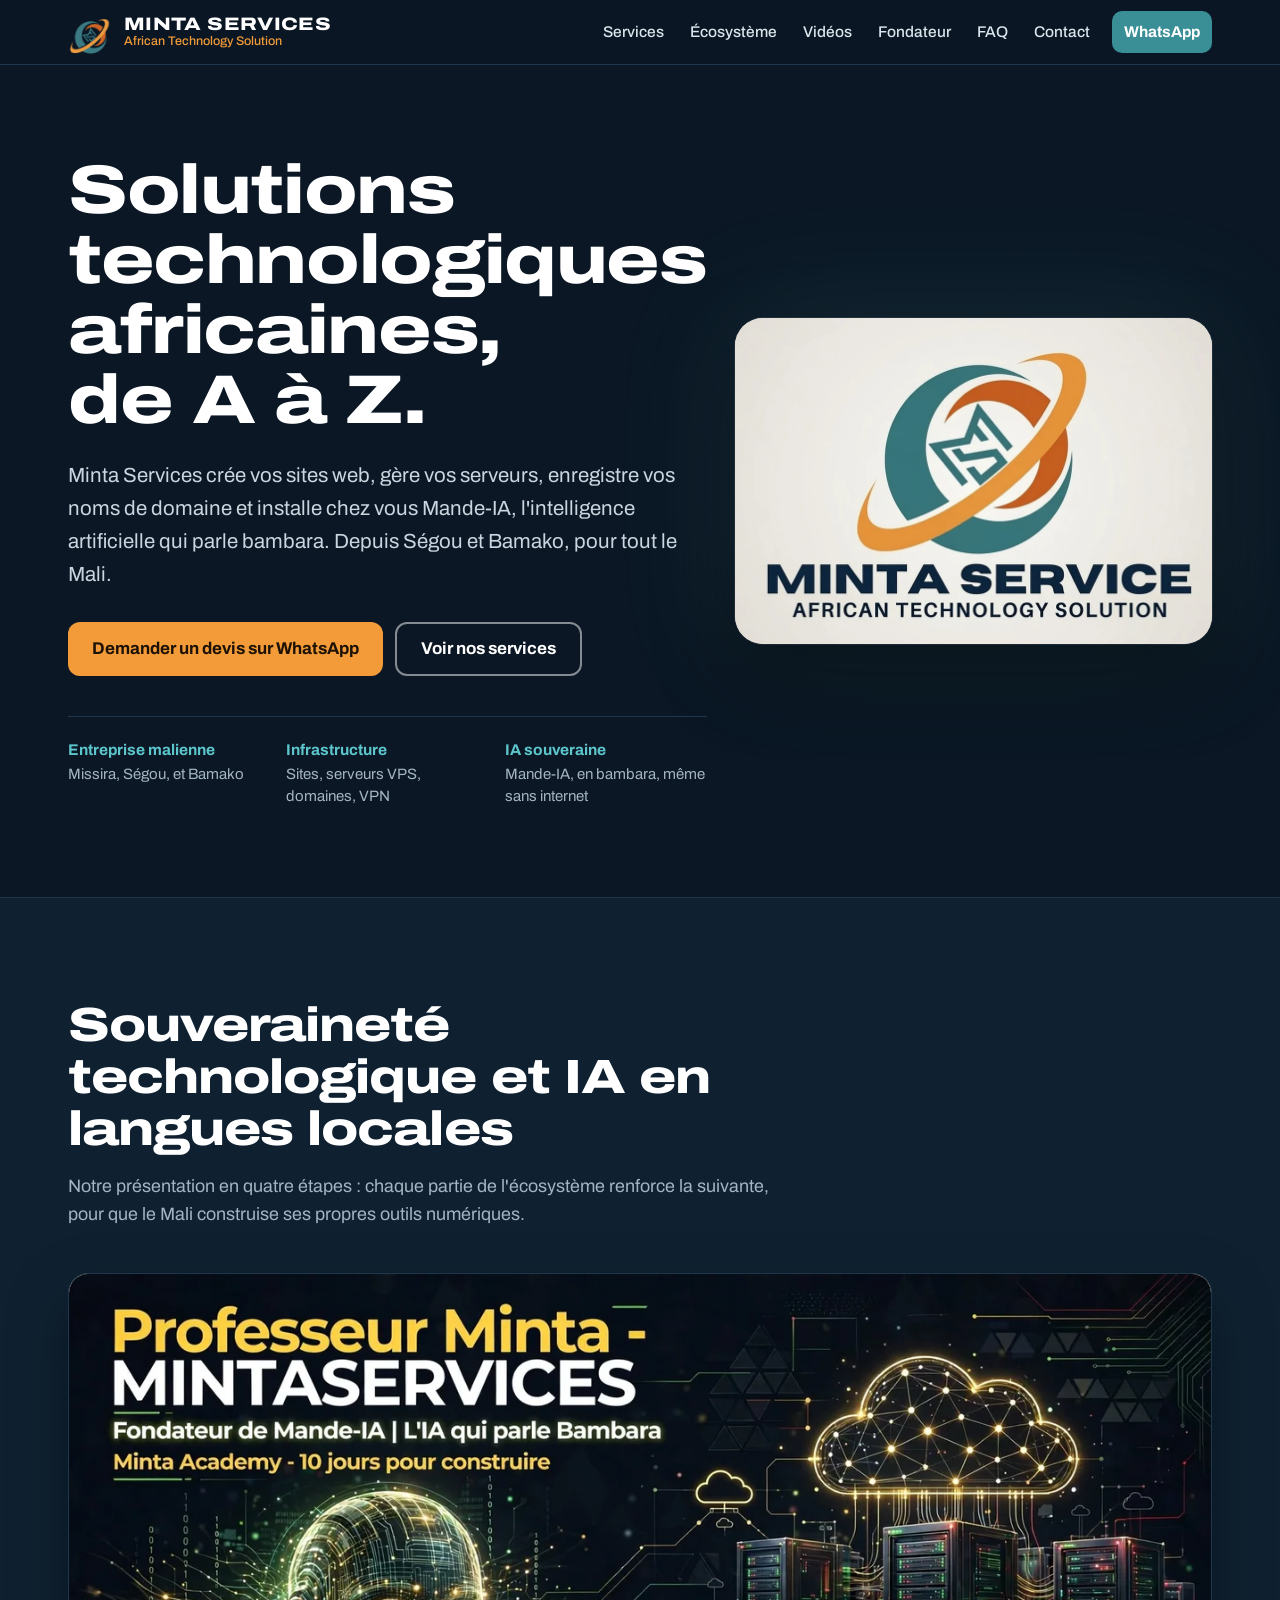
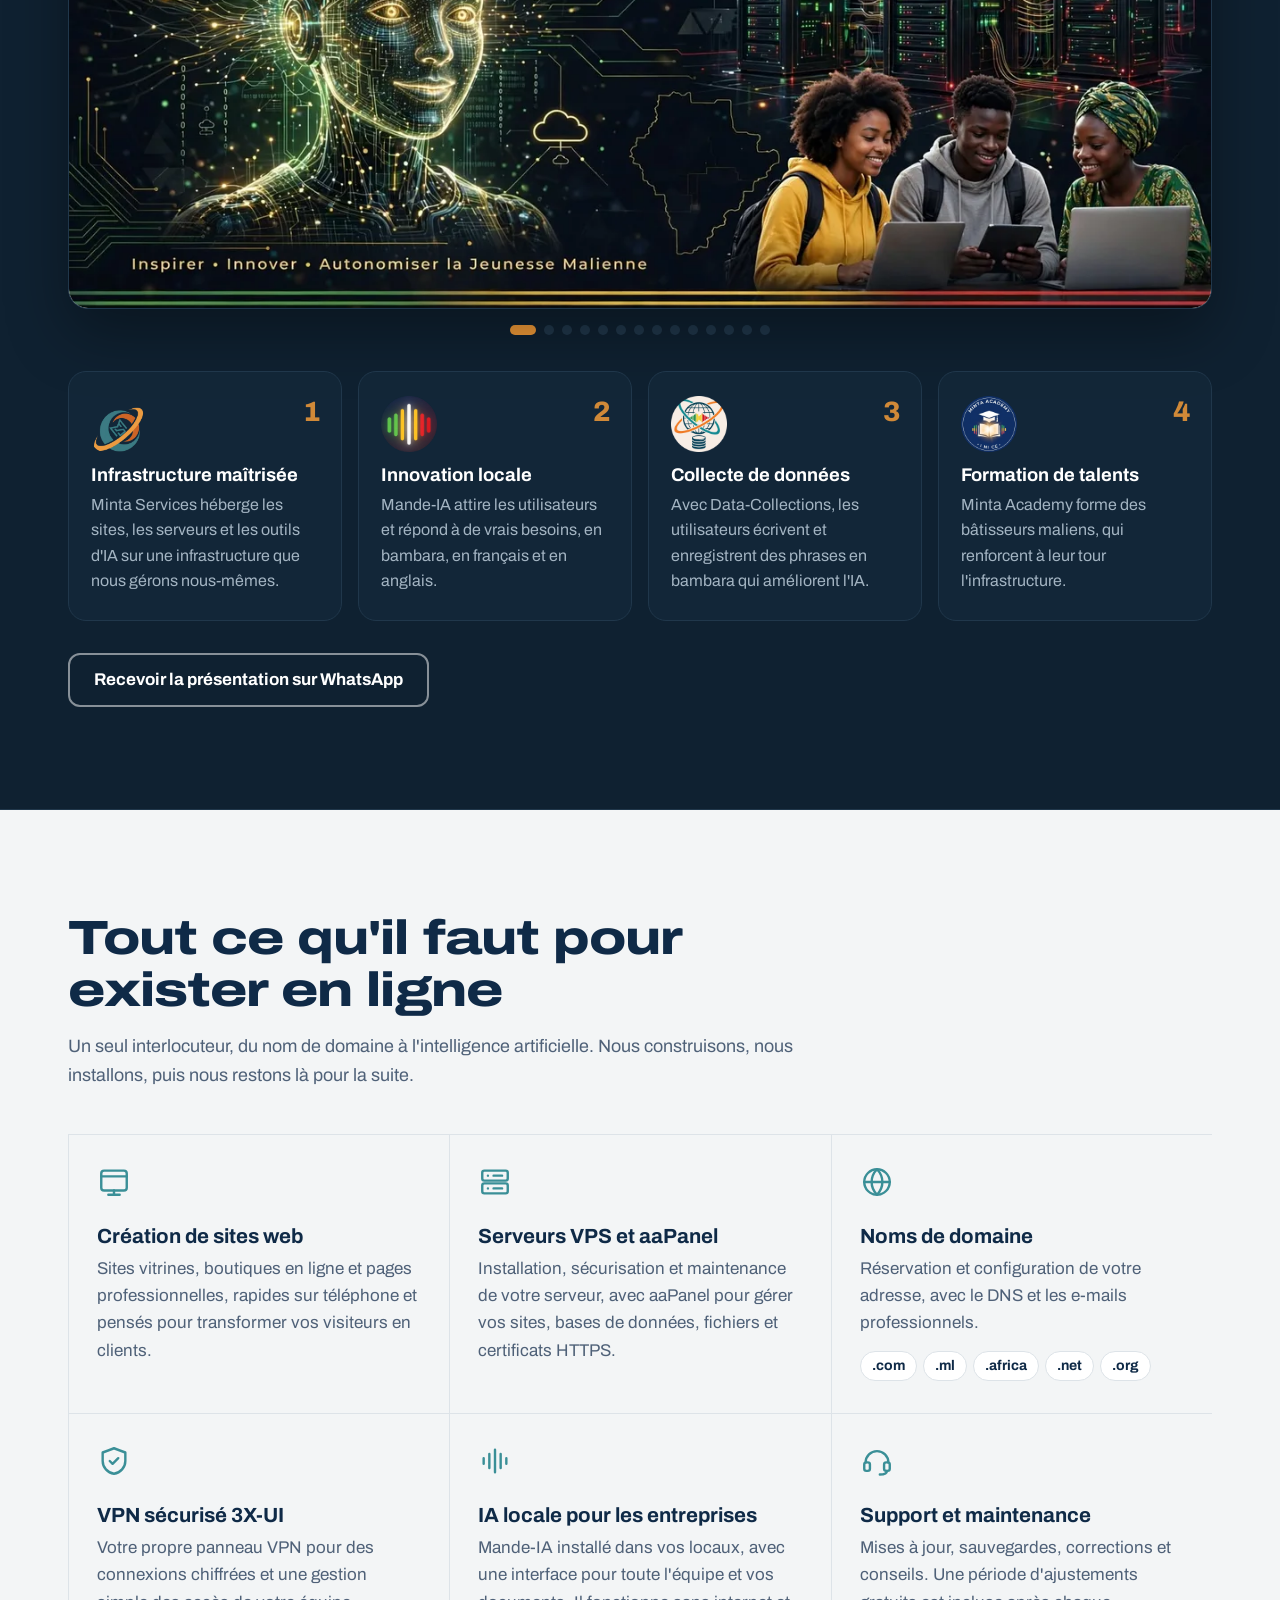
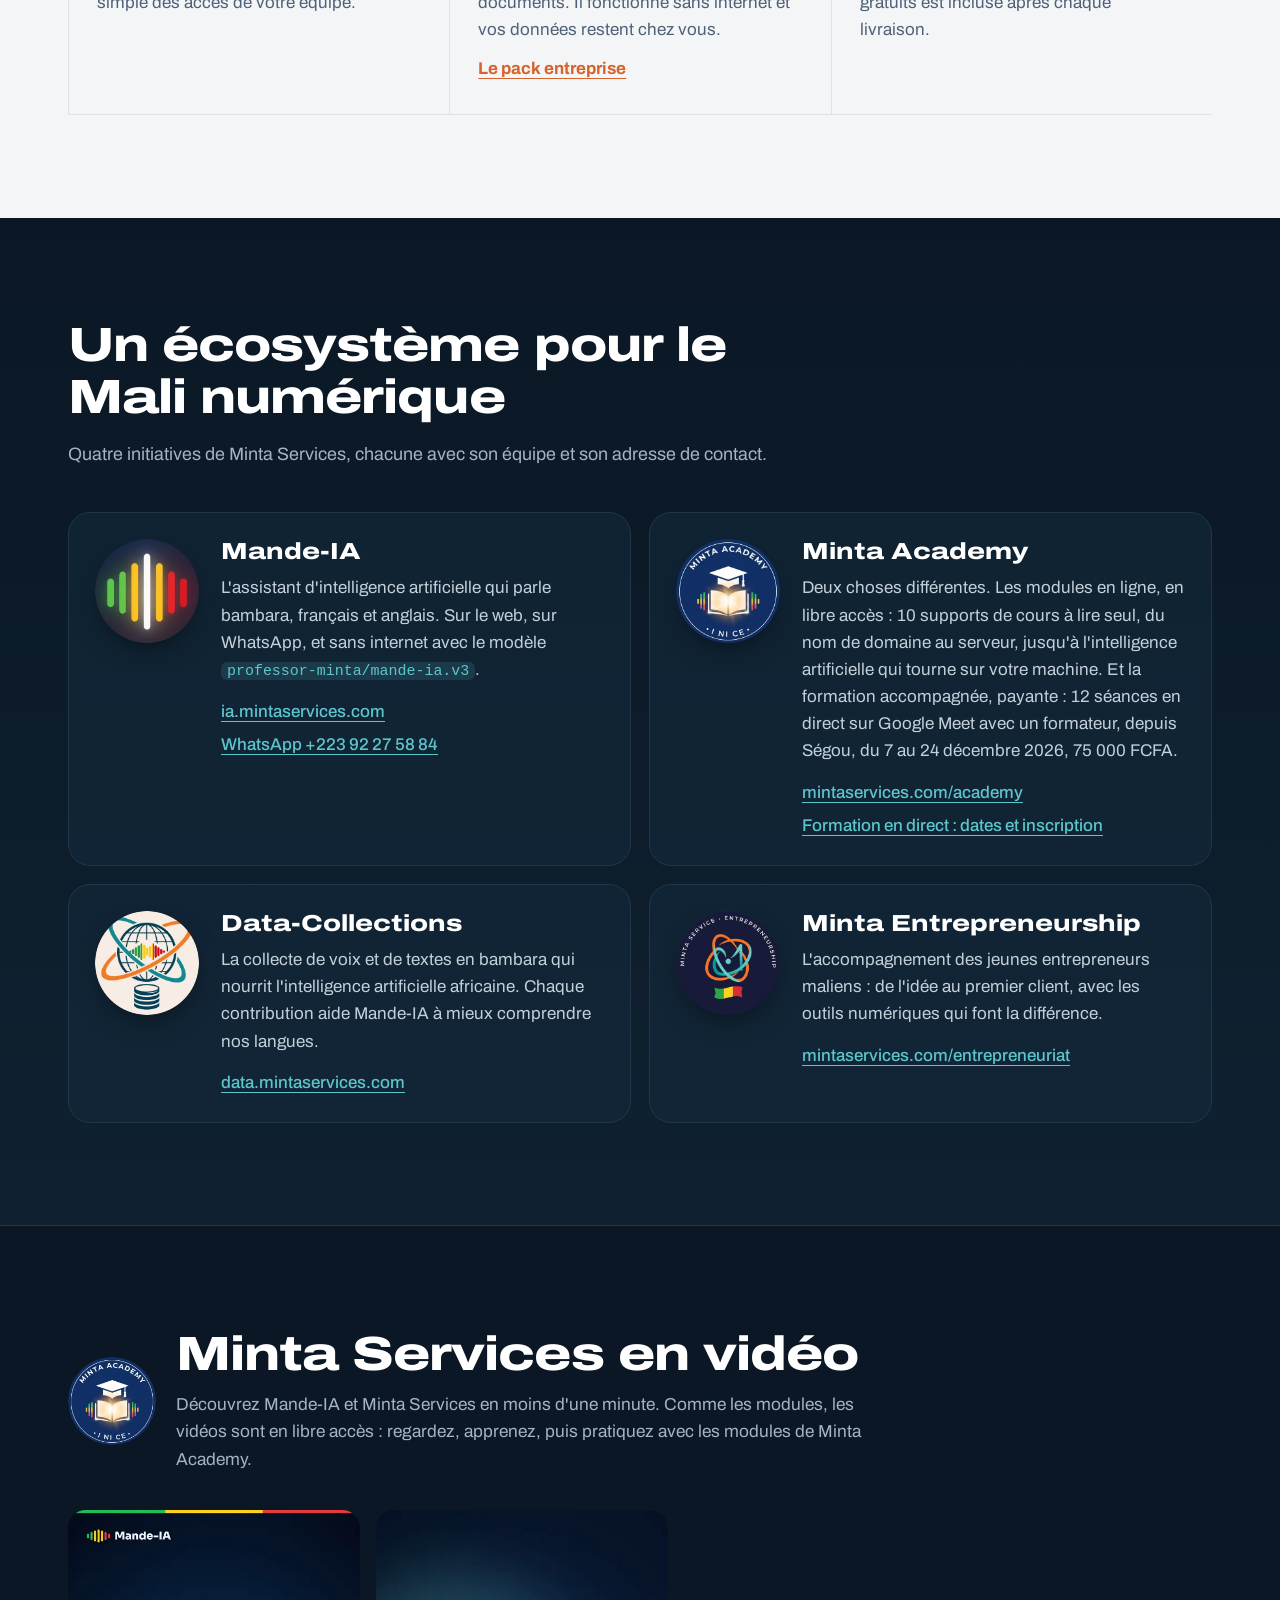
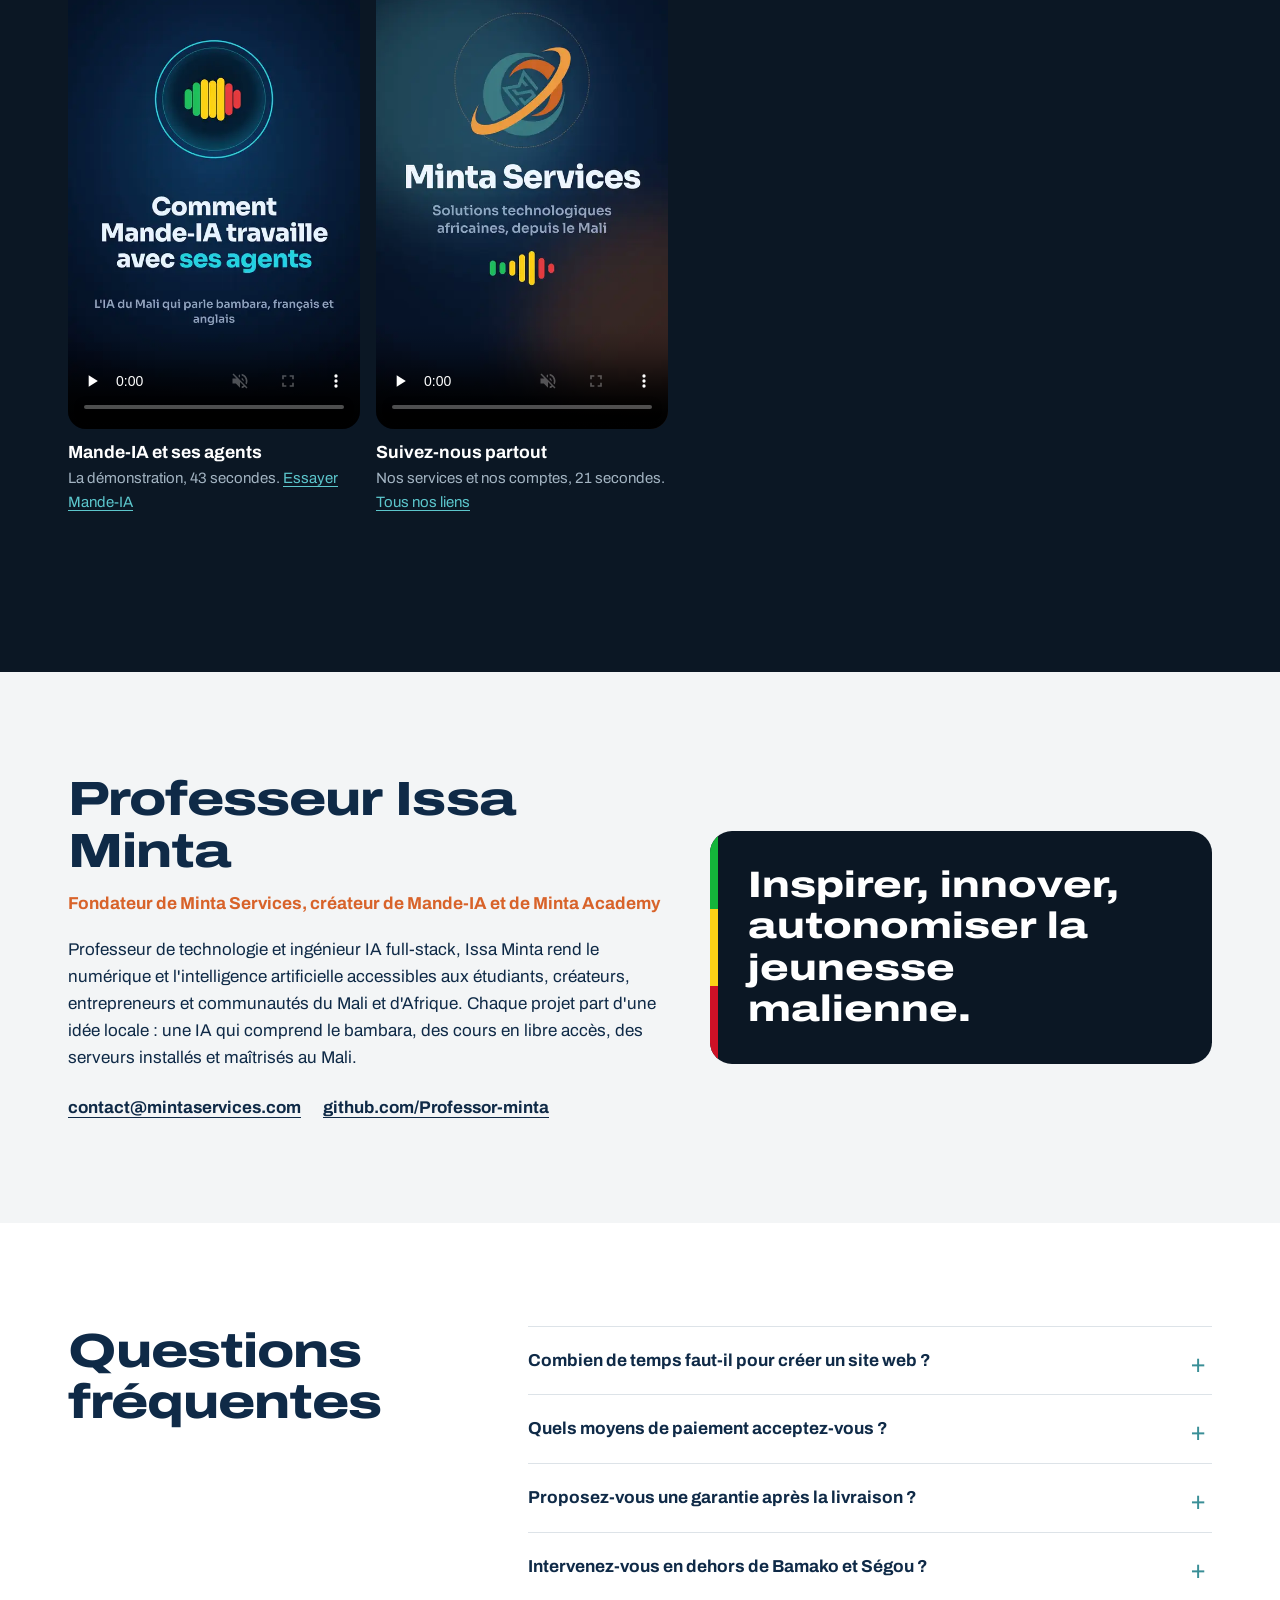
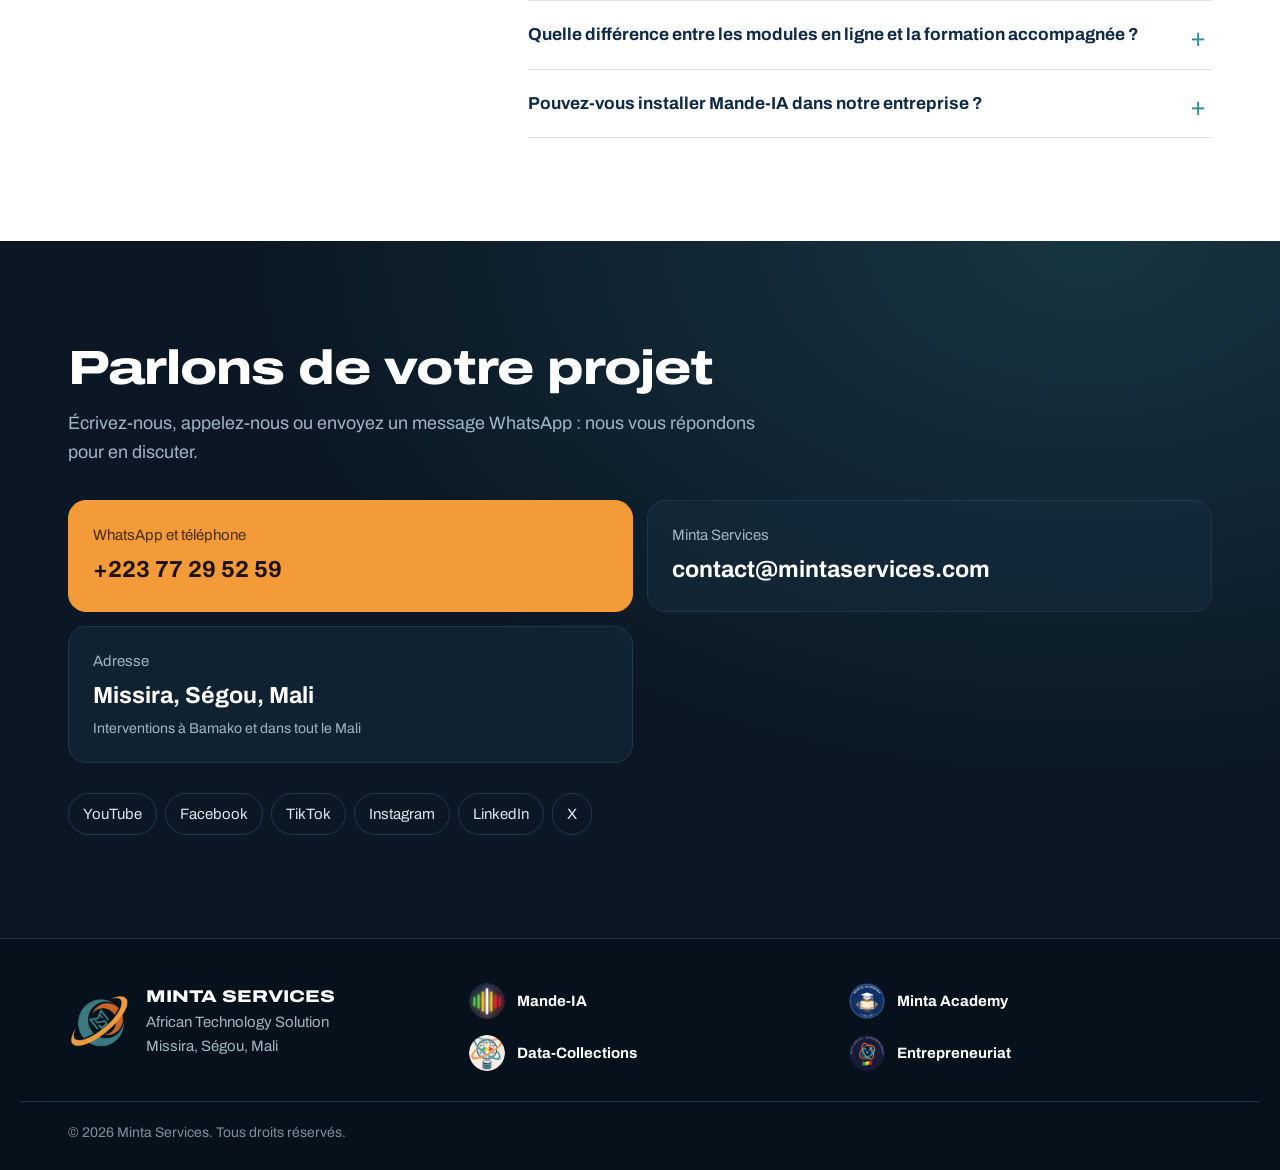
==== commit a904ab38: "Site : modules en libre accès et formation accompagnée payante Co-Authored-By: Claude Opus 5.5 <nore" ====
--- a/site/index.html
+++ b/site/index.html
@@ -207,7 +207,7 @@
         <img class="brand-logo" src="assets/logos/minta-academy.webp" alt="Logo Minta Academy" width="320" height="320" loading="lazy">
         <div class="brand-body">
           <h3>Minta Academy</h3>
-          <p>Les cours en ligne, gratuits et ouverts : 10 modules pratiques, du nom de domaine au serveur, jusqu'à l'intelligence artificielle qui tourne sur votre machine. Et la formation en direct sur Google Meet, depuis Ségou : ces modules et plus encore en 12 séances avec un formateur, du 7 au 24 décembre 2026, 75 000 FCFA.</p>
+          <p>Deux choses différentes. Les modules en ligne, en libre accès : 10 supports de cours à lire seul, du nom de domaine au serveur, jusqu'à l'intelligence artificielle qui tourne sur votre machine. Et la formation accompagnée, payante : 12 séances en direct sur Google Meet avec un formateur, depuis Ségou, du 7 au 24 décembre 2026, 75 000 FCFA.</p>
           <ul class="brand-links">
             <li><a href="academy/">mintaservices.com/academy</a></li>
             <li><a href="academy/bamako.html">Formation en direct : dates et inscription</a></li>
@@ -244,7 +244,7 @@
       <img src="assets/logos/minta-academy.webp" alt="" width="88" height="88" loading="lazy">
       <div>
         <h2 id="videos-titre">Minta Services en vidéo</h2>
-        <p>Découvrez Mande-IA et Minta Services en moins d'une minute. Comme les cours, les vidéos sont gratuites : regardez, apprenez, puis pratiquez avec les modules de Minta Academy.</p>
+        <p>Découvrez Mande-IA et Minta Services en moins d'une minute. Comme les modules, les vidéos sont en libre accès : regardez, apprenez, puis pratiquez avec les modules de Minta Academy.</p>
       </div>
     </div>
 
@@ -285,7 +285,7 @@
           <span class="play play-sm" aria-hidden="true"><svg viewBox="0 0 24 24"><path d="M8 5v14l11-7z"/></svg></span>
         </a>
         <h3>Les bases d'un serveur VPS</h3>
-        <p>Vidéo gratuite, 20 à 25 minutes.</p>
+        <p>Vidéo en libre accès, 20 à 25 minutes.</p>
       </article>
       <article class="video-card" data-youtube="">
         <a class="video-thumb" href="https://www.youtube.com/@mintaservices" target="_blank" rel="noopener">
@@ -293,7 +293,7 @@
           <span class="play play-sm" aria-hidden="true"><svg viewBox="0 0 24 24"><path d="M8 5v14l11-7z"/></svg></span>
         </a>
         <h3>Découvrir l'IA : 5 outils essentiels</h3>
-        <p>Vidéo gratuite, 20 à 25 minutes.</p>
+        <p>Vidéo en libre accès, 20 à 25 minutes.</p>
       </article>
       <article class="video-card" data-youtube="">
         <a class="video-thumb" href="https://www.youtube.com/@mintaservices" target="_blank" rel="noopener">
@@ -301,7 +301,7 @@
           <span class="play play-sm" aria-hidden="true"><svg viewBox="0 0 24 24"><path d="M8 5v14l11-7z"/></svg></span>
         </a>
         <h3>Sécuriser son VPN pas à pas</h3>
-        <p>Vidéo gratuite, 20 à 25 minutes.</p>
+        <p>Vidéo en libre accès, 20 à 25 minutes.</p>
       </article>
     </div>
   </div>
@@ -312,7 +312,7 @@
     <div>
       <h2 id="fondateur-titre">Professeur Issa Minta</h2>
       <p class="role">Fondateur de Minta Services, créateur de Mande-IA et de Minta Academy</p>
-      <p>Professeur de technologie et ingénieur IA full-stack, Issa Minta rend le numérique et l'intelligence artificielle accessibles aux étudiants, créateurs, entrepreneurs et communautés du Mali et d'Afrique. Chaque projet part d'une idée locale : une IA qui comprend le bambara, une formation gratuite, des serveurs installés et maîtrisés au Mali.</p>
+      <p>Professeur de technologie et ingénieur IA full-stack, Issa Minta rend le numérique et l'intelligence artificielle accessibles aux étudiants, créateurs, entrepreneurs et communautés du Mali et d'Afrique. Chaque projet part d'une idée locale : une IA qui comprend le bambara, des cours en libre accès, des serveurs installés et maîtrisés au Mali.</p>
       <ul class="founder-links">
         <li><a href="mailto:contact@mintaservices.com">contact@mintaservices.com</a></li>
         <li><a href="https://github.com/Professor-minta" target="_blank" rel="noopener">github.com/Professor-minta</a></li>
@@ -345,8 +345,8 @@
         <p>Oui. Les sites, serveurs et domaines se gèrent à distance, partout au Mali et à l'international. Les installations de Mande-IA en entreprise peuvent se faire sur place ou à distance.</p>
       </details>
       <details>
-        <summary>Les cours de Minta Academy sont-ils payants ?</summary>
-        <p>Les cours en ligne sont gratuits : 10 modules sur <a href="academy/">mintaservices.com/academy</a>, sans inscription, et les vidéos aussi. La formation en direct avec un formateur, sur Google Meet depuis Ségou, est payante : 12 séances du 7 au 24 décembre 2026, du lundi au jeudi de 18 h à 20 h, 75 000 FCFA (50 000 FCFA pour les étudiants), 15 places. Voir <a href="academy/bamako.html">le programme et l'inscription</a>.</p>
+        <summary>Quelle différence entre les modules en ligne et la formation accompagnée ?</summary>
+        <p>Les modules en ligne sont en libre accès, à lire seul : 10 modules sur <a href="academy/">mintaservices.com/academy</a>, sans inscription, et les vidéos aussi. La formation accompagnée, avec un formateur sur Google Meet depuis Ségou, est un service payant distinct : 12 séances du 7 au 24 décembre 2026, du lundi au jeudi de 18 h à 20 h, 75 000 FCFA (50 000 FCFA pour les étudiants), 15 places. Voir <a href="academy/bamako.html">le programme et l'inscription</a>.</p>
       </details>
       <details>
         <summary>Pouvez-vous installer Mande-IA dans notre entreprise ?</summary>
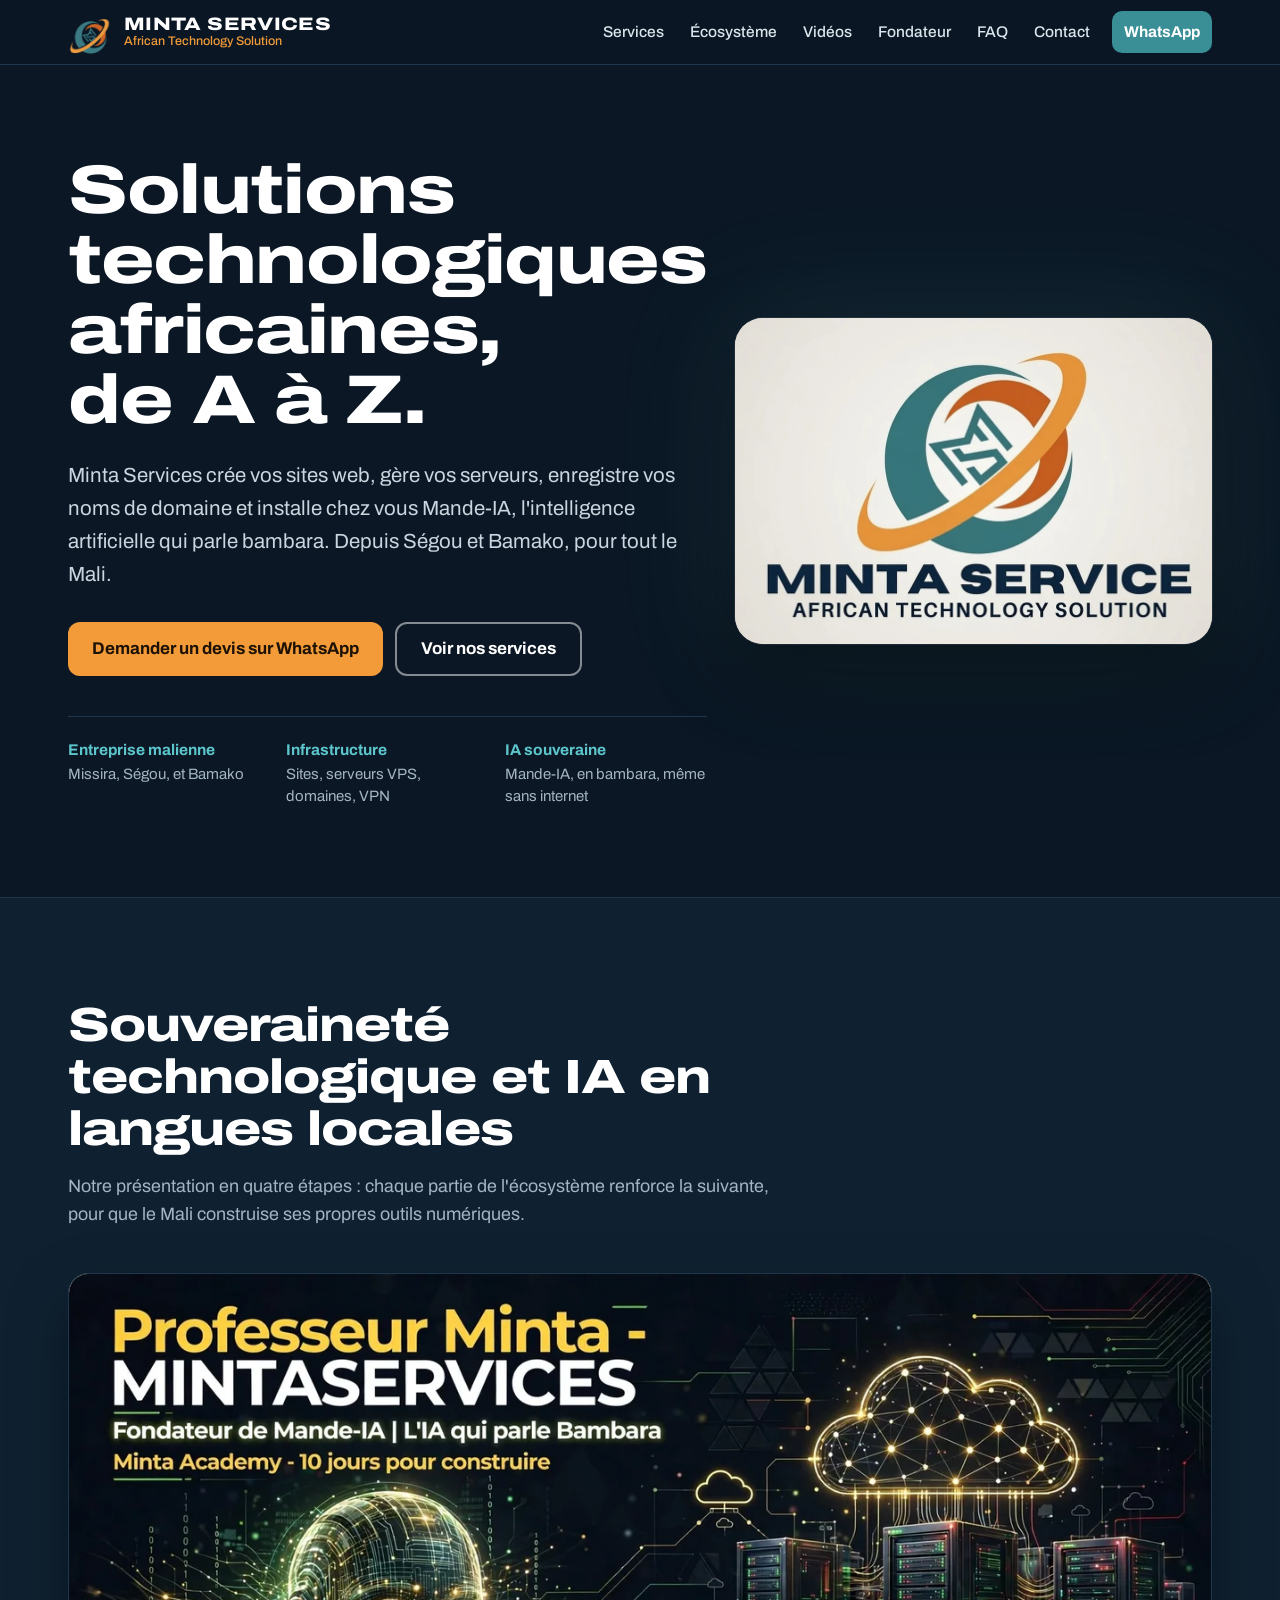
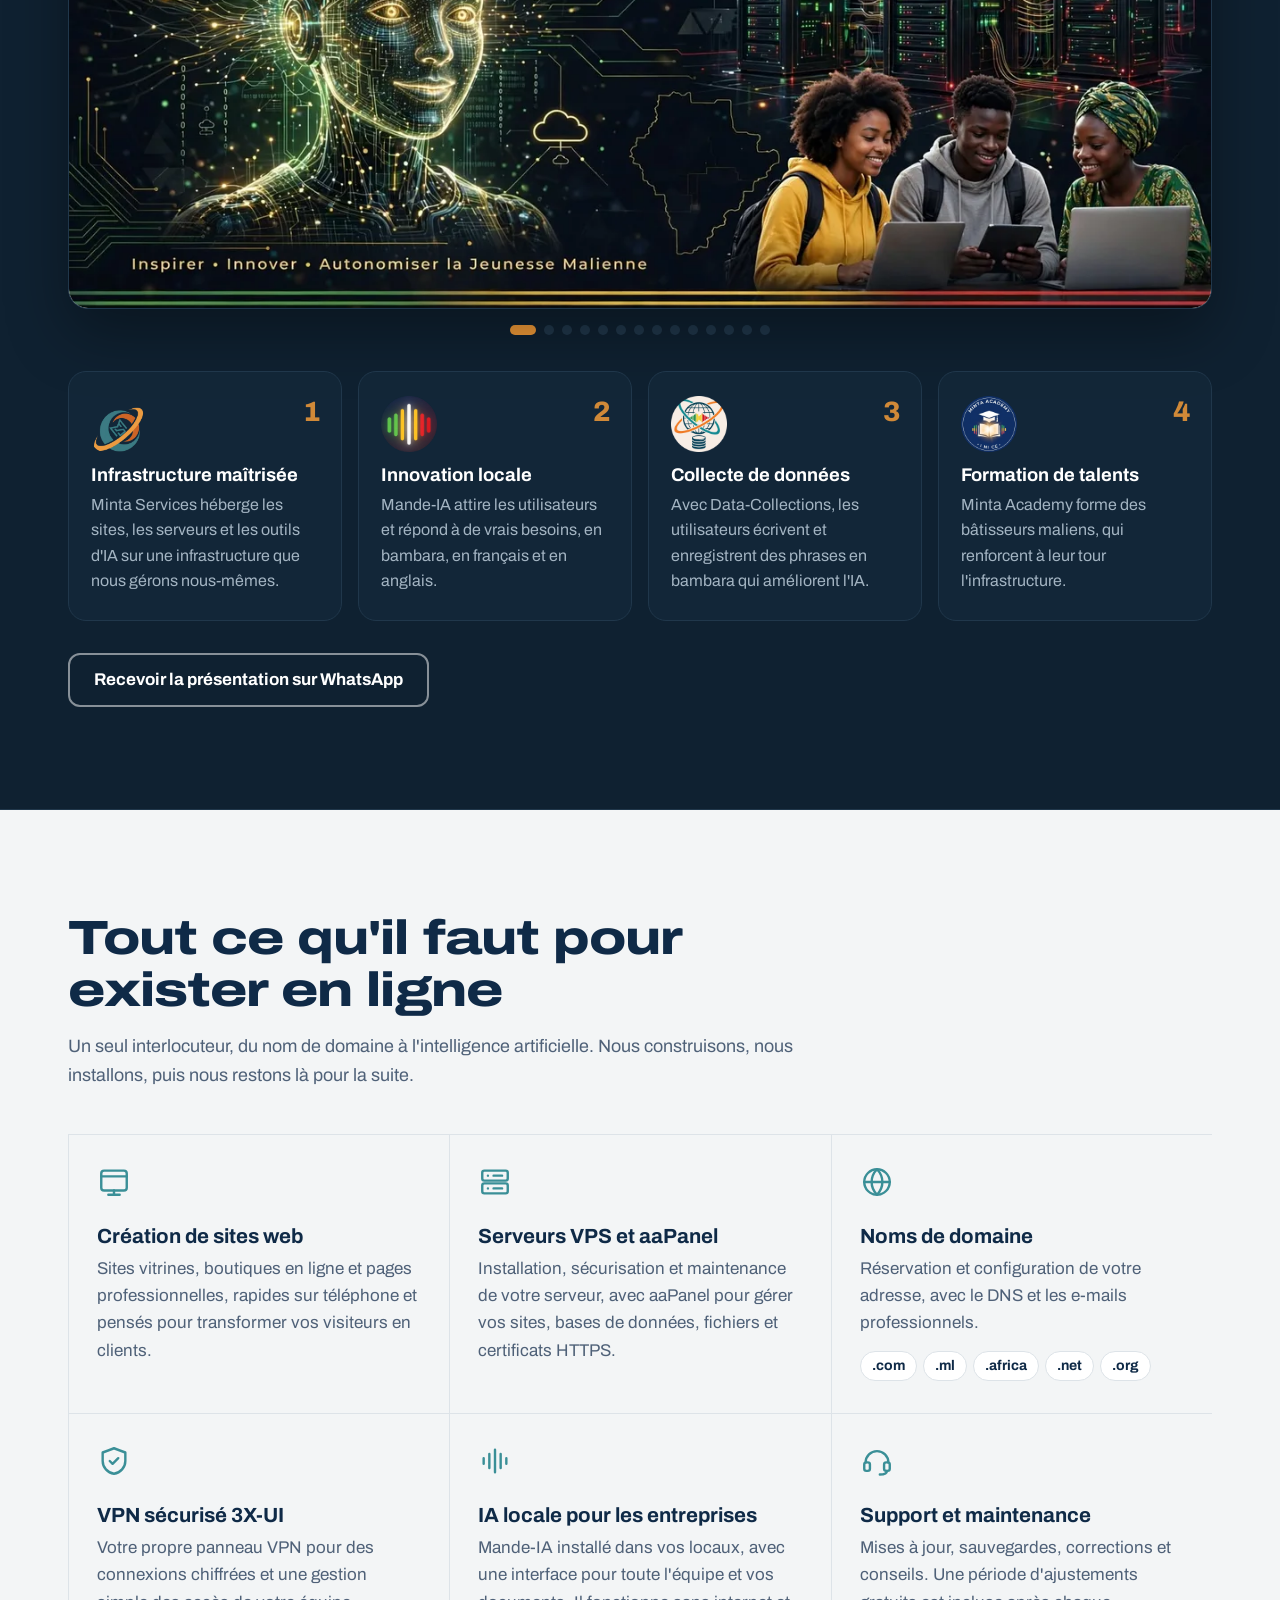
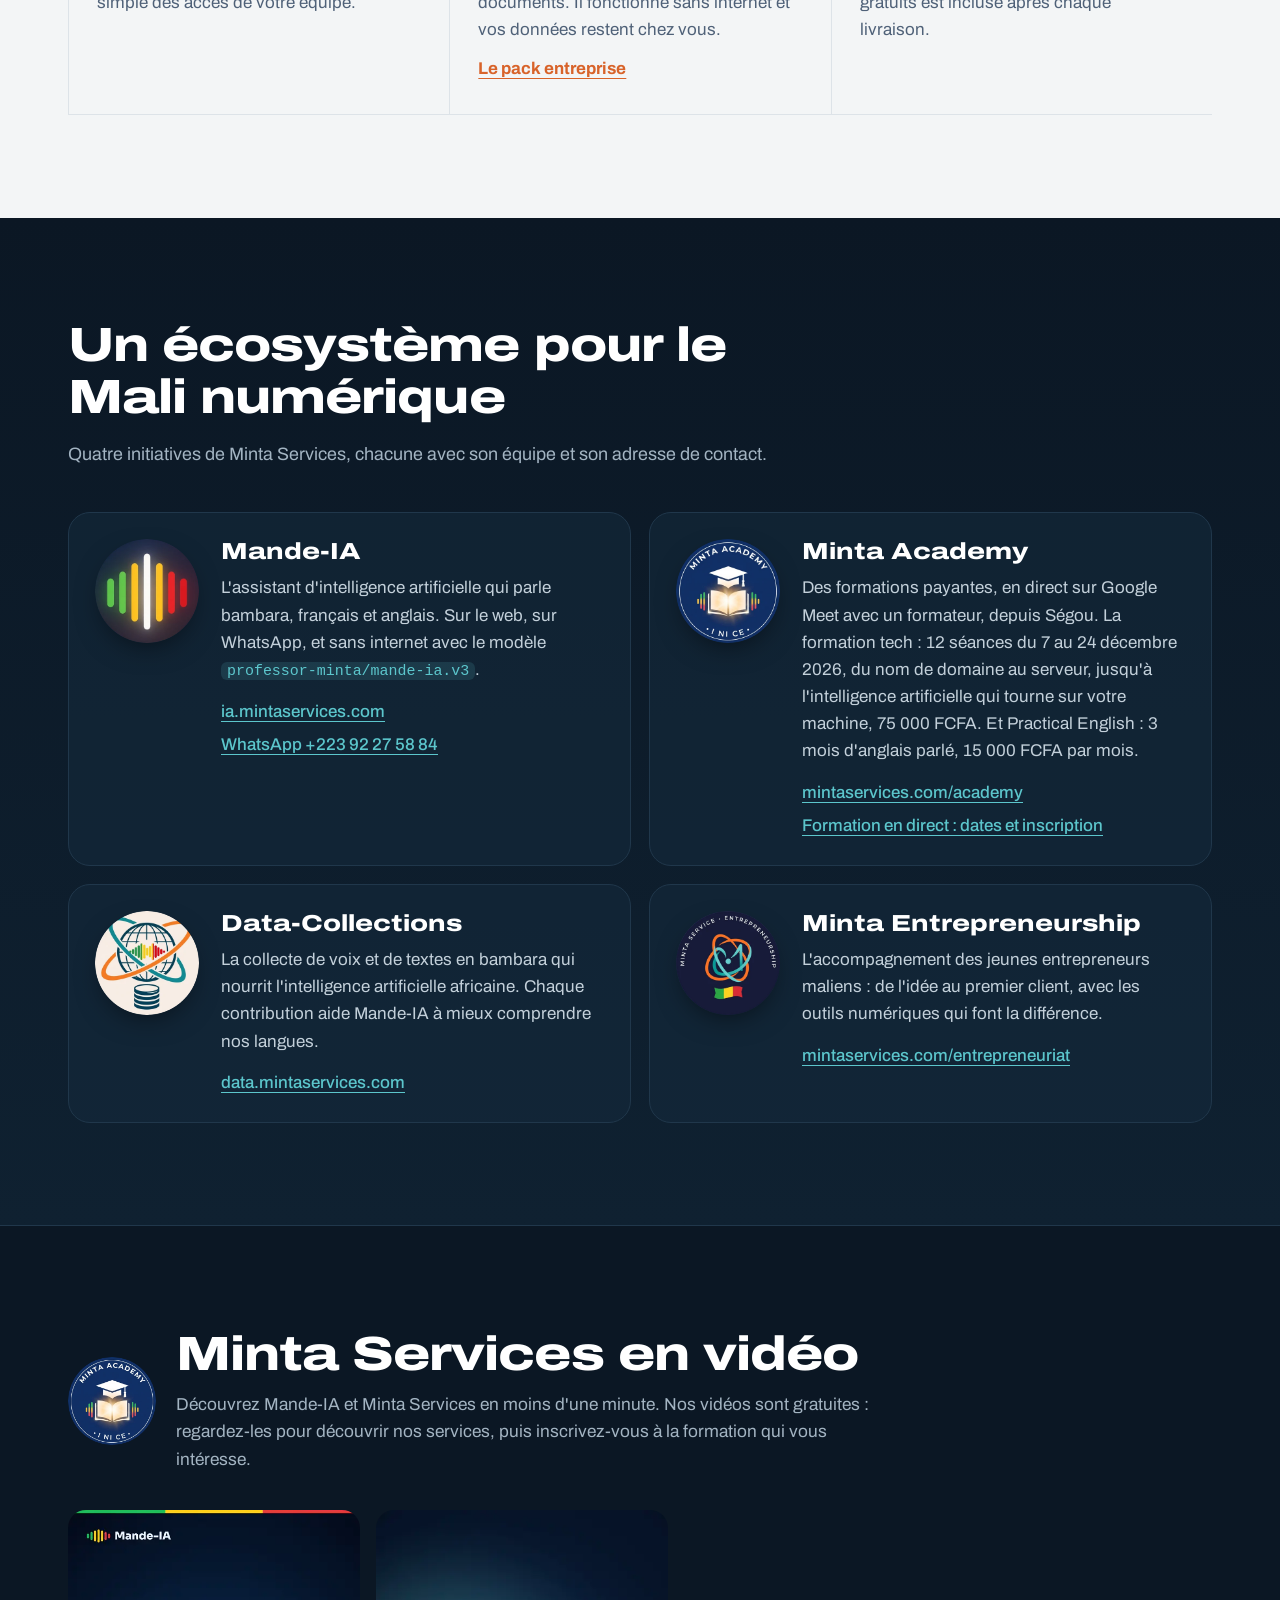
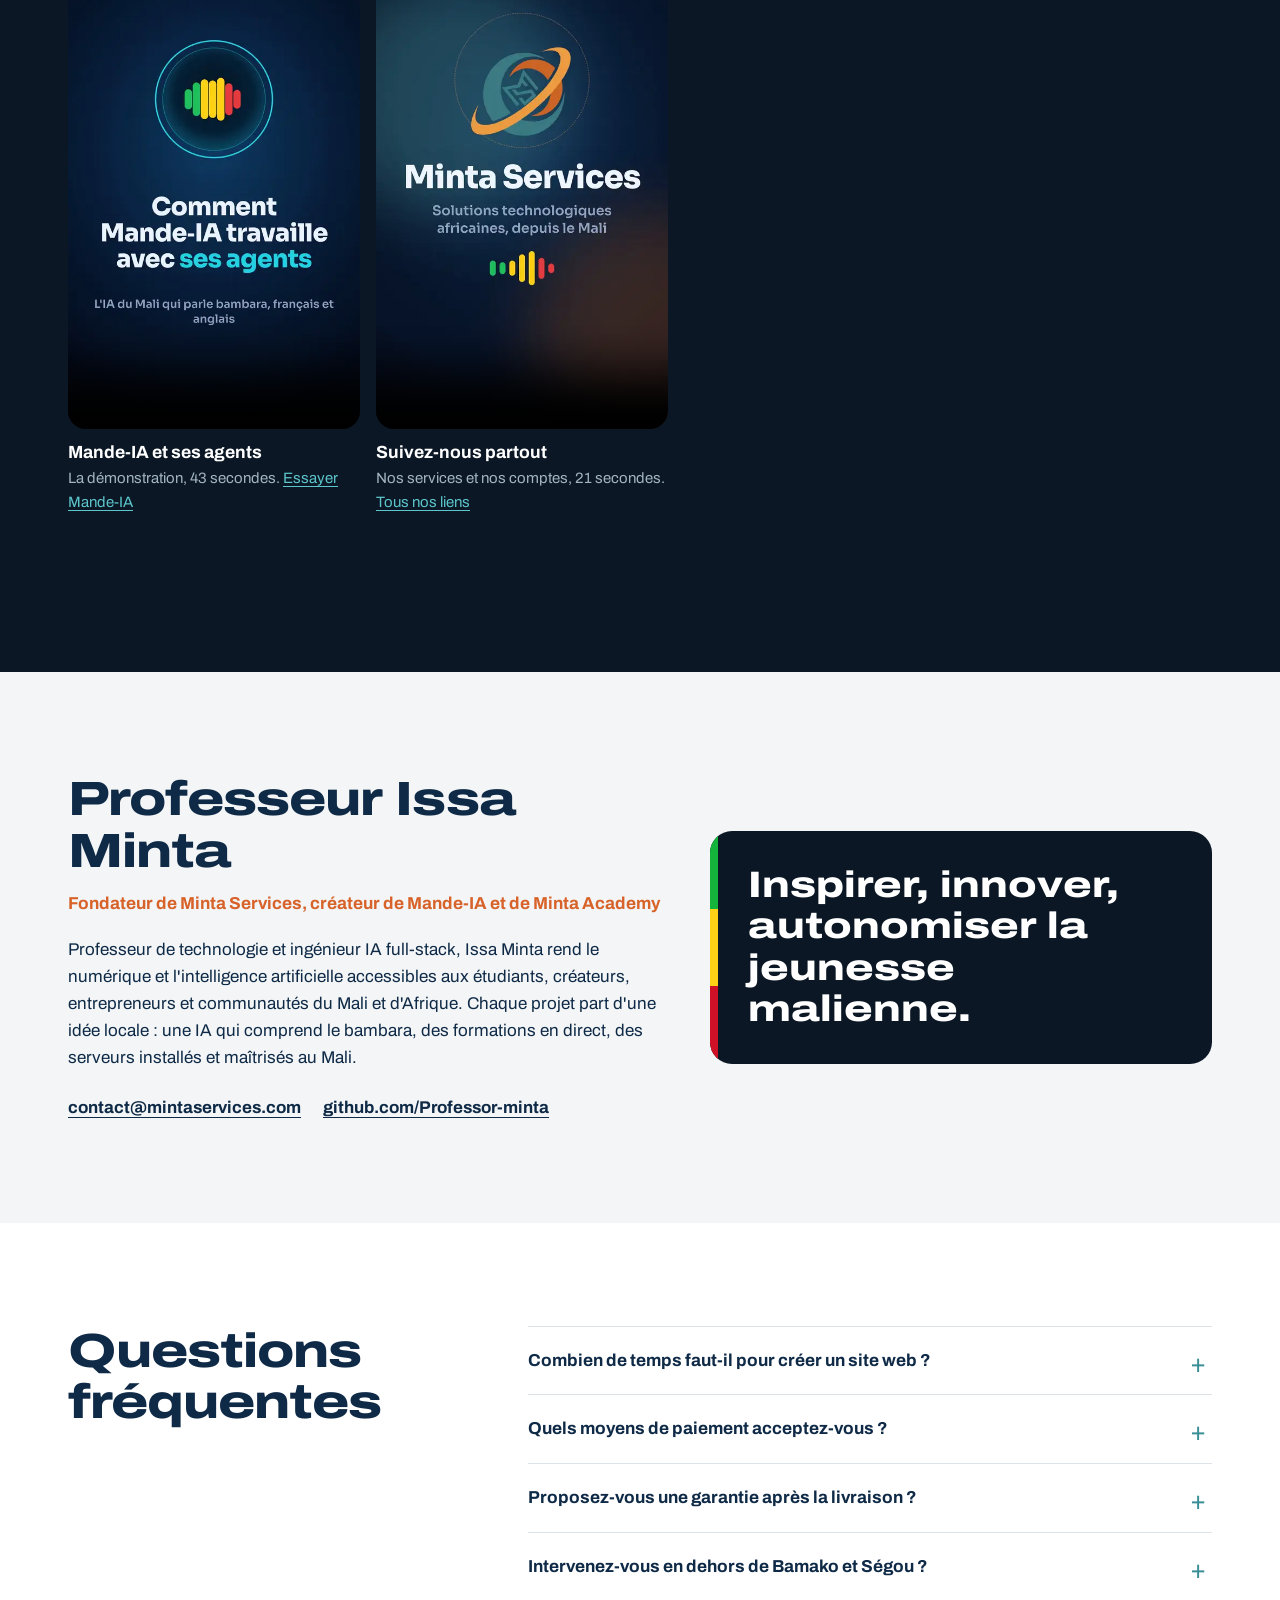
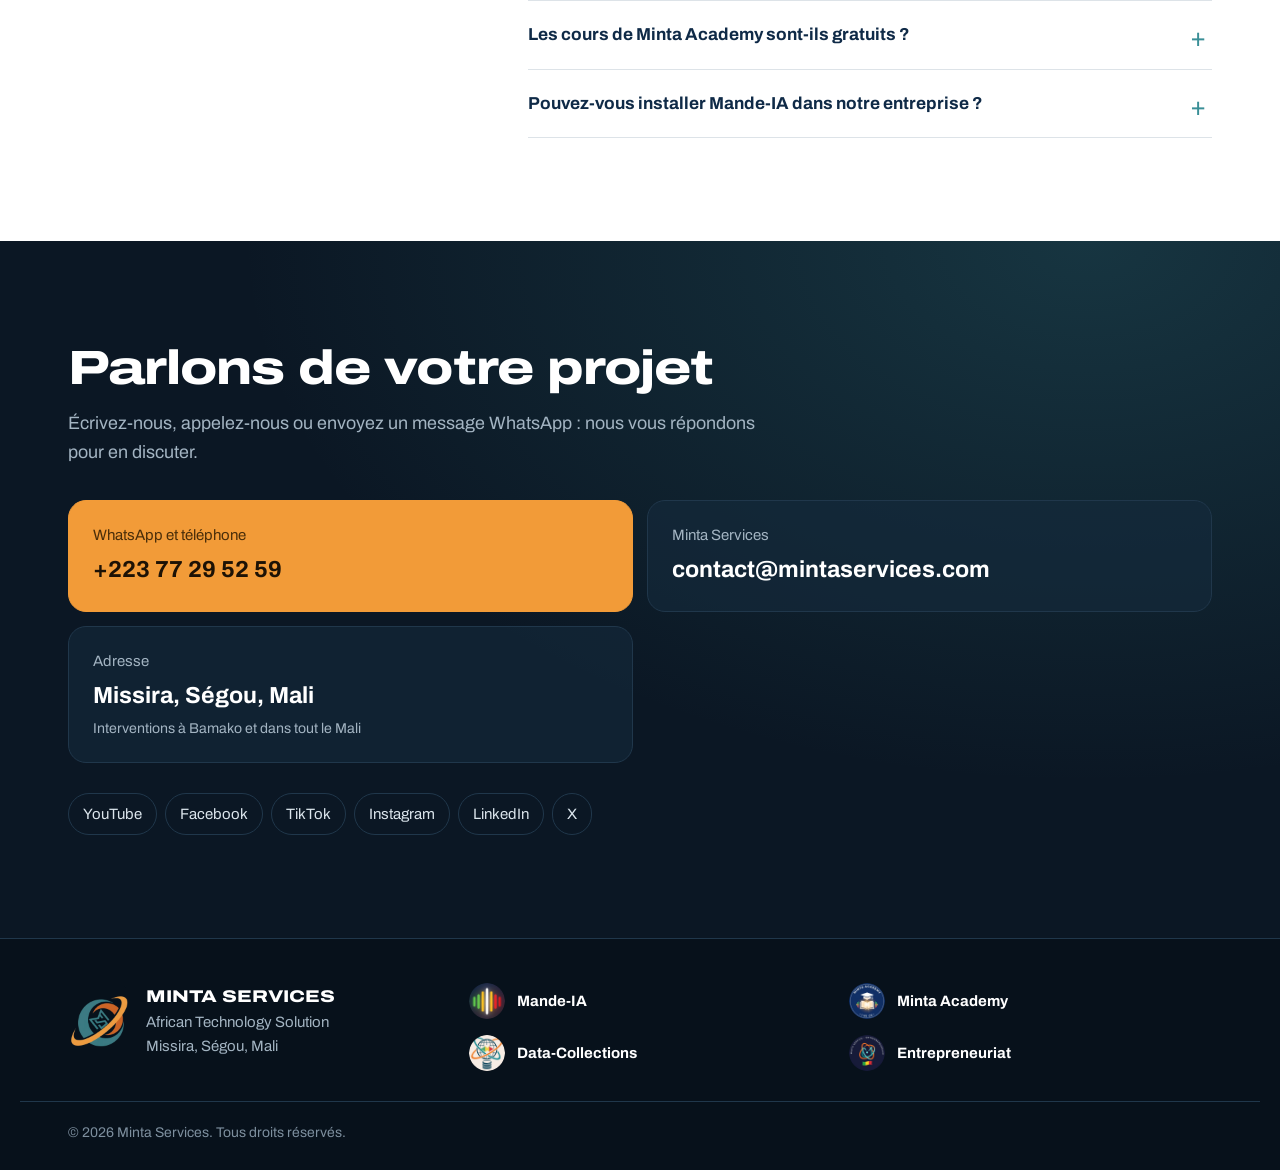
==== commit 738eb55b: "Site : formations payantes, vidéos gratuites, plus de modules en libre accès Co-Authored-By: Claude " ====
--- a/site/index.html
+++ b/site/index.html
@@ -107,7 +107,7 @@
         <figure class="diapo-slide"><img data-src="assets/images/presentation/07-sous-le-capot.webp" alt="Sous le capot de Mande-IA : données, serveur, moteur et interface" width="1080" height="600" decoding="async"></figure>
         <figure class="diapo-slide"><img data-src="assets/images/presentation/08-voluntary.webp" alt="Programme Voluntary : la collecte de phrases en bambara sur data.mintaservices.com" width="1080" height="602" decoding="async"></figure>
         <figure class="diapo-slide"><img data-src="assets/images/presentation/09-minta-academy.webp" alt="Minta Academy : devenir créateur de ses outils numériques" width="1080" height="602" decoding="async"></figure>
-        <figure class="diapo-slide"><img data-src="assets/images/presentation/10-parcours.webp" alt="Le parcours d'autonomie : 10 modules pratiques en 5 phases" width="1080" height="600" decoding="async"></figure>
+        <figure class="diapo-slide"><img data-src="assets/images/presentation/10-parcours.webp" alt="Le parcours de la formation tech, en 5 phases" width="1080" height="600" decoding="async"></figure>
         <figure class="diapo-slide"><img data-src="assets/images/presentation/11-federer.webp" alt="Fédérer l'écosystème tech malien : live coding, hubs locaux et soutien aux projets" width="1080" height="603" decoding="async"></figure>
         <figure class="diapo-slide"><img data-src="assets/images/presentation/12-boucle.webp" alt="La boucle vertueuse de la souveraineté numérique" width="1080" height="600" decoding="async"></figure>
         <figure class="diapo-slide"><img data-src="assets/images/presentation/13-batissons-ensemble.webp" alt="Bâtissons ensemble l'avenir numérique du Mali" width="1296" height="720" decoding="async"></figure>
@@ -207,7 +207,7 @@
         <img class="brand-logo" src="assets/logos/minta-academy.webp" alt="Logo Minta Academy" width="320" height="320" loading="lazy">
         <div class="brand-body">
           <h3>Minta Academy</h3>
-          <p>Deux choses différentes. Les modules en ligne, en libre accès : 10 supports de cours à lire seul, du nom de domaine au serveur, jusqu'à l'intelligence artificielle qui tourne sur votre machine. Et la formation accompagnée, payante : 12 séances en direct sur Google Meet avec un formateur, depuis Ségou, du 7 au 24 décembre 2026, 75 000 FCFA.</p>
+          <p>Des formations payantes, en direct sur Google Meet avec un formateur, depuis Ségou. La formation tech : 12 séances du 7 au 24 décembre 2026, du nom de domaine au serveur, jusqu'à l'intelligence artificielle qui tourne sur votre machine, 75 000 FCFA. Et Practical English : 3 mois d'anglais parlé, 15 000 FCFA par mois.</p>
           <ul class="brand-links">
             <li><a href="academy/">mintaservices.com/academy</a></li>
             <li><a href="academy/bamako.html">Formation en direct : dates et inscription</a></li>
@@ -244,7 +244,7 @@
       <img src="assets/logos/minta-academy.webp" alt="" width="88" height="88" loading="lazy">
       <div>
         <h2 id="videos-titre">Minta Services en vidéo</h2>
-        <p>Découvrez Mande-IA et Minta Services en moins d'une minute. Comme les modules, les vidéos sont en libre accès : regardez, apprenez, puis pratiquez avec les modules de Minta Academy.</p>
+        <p>Découvrez Mande-IA et Minta Services en moins d'une minute. Nos vidéos sont gratuites : regardez-les pour découvrir nos services, puis inscrivez-vous à la formation qui vous intéresse.</p>
       </div>
     </div>
 
@@ -285,7 +285,7 @@
           <span class="play play-sm" aria-hidden="true"><svg viewBox="0 0 24 24"><path d="M8 5v14l11-7z"/></svg></span>
         </a>
         <h3>Les bases d'un serveur VPS</h3>
-        <p>Vidéo en libre accès, 20 à 25 minutes.</p>
+        <p>Vidéo gratuite, 20 à 25 minutes.</p>
       </article>
       <article class="video-card" data-youtube="">
         <a class="video-thumb" href="https://www.youtube.com/@mintaservices" target="_blank" rel="noopener">
@@ -293,7 +293,7 @@
           <span class="play play-sm" aria-hidden="true"><svg viewBox="0 0 24 24"><path d="M8 5v14l11-7z"/></svg></span>
         </a>
         <h3>Découvrir l'IA : 5 outils essentiels</h3>
-        <p>Vidéo en libre accès, 20 à 25 minutes.</p>
+        <p>Vidéo gratuite, 20 à 25 minutes.</p>
       </article>
       <article class="video-card" data-youtube="">
         <a class="video-thumb" href="https://www.youtube.com/@mintaservices" target="_blank" rel="noopener">
@@ -301,7 +301,7 @@
           <span class="play play-sm" aria-hidden="true"><svg viewBox="0 0 24 24"><path d="M8 5v14l11-7z"/></svg></span>
         </a>
         <h3>Sécuriser son VPN pas à pas</h3>
-        <p>Vidéo en libre accès, 20 à 25 minutes.</p>
+        <p>Vidéo gratuite, 20 à 25 minutes.</p>
       </article>
     </div>
   </div>
@@ -312,7 +312,7 @@
     <div>
       <h2 id="fondateur-titre">Professeur Issa Minta</h2>
       <p class="role">Fondateur de Minta Services, créateur de Mande-IA et de Minta Academy</p>
-      <p>Professeur de technologie et ingénieur IA full-stack, Issa Minta rend le numérique et l'intelligence artificielle accessibles aux étudiants, créateurs, entrepreneurs et communautés du Mali et d'Afrique. Chaque projet part d'une idée locale : une IA qui comprend le bambara, des cours en libre accès, des serveurs installés et maîtrisés au Mali.</p>
+      <p>Professeur de technologie et ingénieur IA full-stack, Issa Minta rend le numérique et l'intelligence artificielle accessibles aux étudiants, créateurs, entrepreneurs et communautés du Mali et d'Afrique. Chaque projet part d'une idée locale : une IA qui comprend le bambara, des formations en direct, des serveurs installés et maîtrisés au Mali.</p>
       <ul class="founder-links">
         <li><a href="mailto:contact@mintaservices.com">contact@mintaservices.com</a></li>
         <li><a href="https://github.com/Professor-minta" target="_blank" rel="noopener">github.com/Professor-minta</a></li>
@@ -345,8 +345,8 @@
         <p>Oui. Les sites, serveurs et domaines se gèrent à distance, partout au Mali et à l'international. Les installations de Mande-IA en entreprise peuvent se faire sur place ou à distance.</p>
       </details>
       <details>
-        <summary>Quelle différence entre les modules en ligne et la formation accompagnée ?</summary>
-        <p>Les modules en ligne sont en libre accès, à lire seul : 10 modules sur <a href="academy/">mintaservices.com/academy</a>, sans inscription, et les vidéos aussi. La formation accompagnée, avec un formateur sur Google Meet depuis Ségou, est un service payant distinct : 12 séances du 7 au 24 décembre 2026, du lundi au jeudi de 18 h à 20 h, 75 000 FCFA (50 000 FCFA pour les étudiants), 15 places. Voir <a href="academy/bamako.html">le programme et l'inscription</a>.</p>
+        <summary>Les cours de Minta Academy sont-ils gratuits ?</summary>
+        <p>Non. Nos formations sont payantes et se suivent en direct, avec un formateur sur Google Meet depuis Ségou. Ce qui est gratuit : nos vidéos sur WhatsApp et les réseaux sociaux, pour découvrir nos services, et 5 questions par jour à Mande-IA. La formation tech : 12 séances du 7 au 24 décembre 2026, du lundi au jeudi de 18 h à 20 h, 75 000 FCFA (50 000 FCFA pour les étudiants), 15 places. Voir <a href="academy/bamako.html">le programme et l'inscription</a>.</p>
       </details>
       <details>
         <summary>Pouvez-vous installer Mande-IA dans notre entreprise ?</summary>
